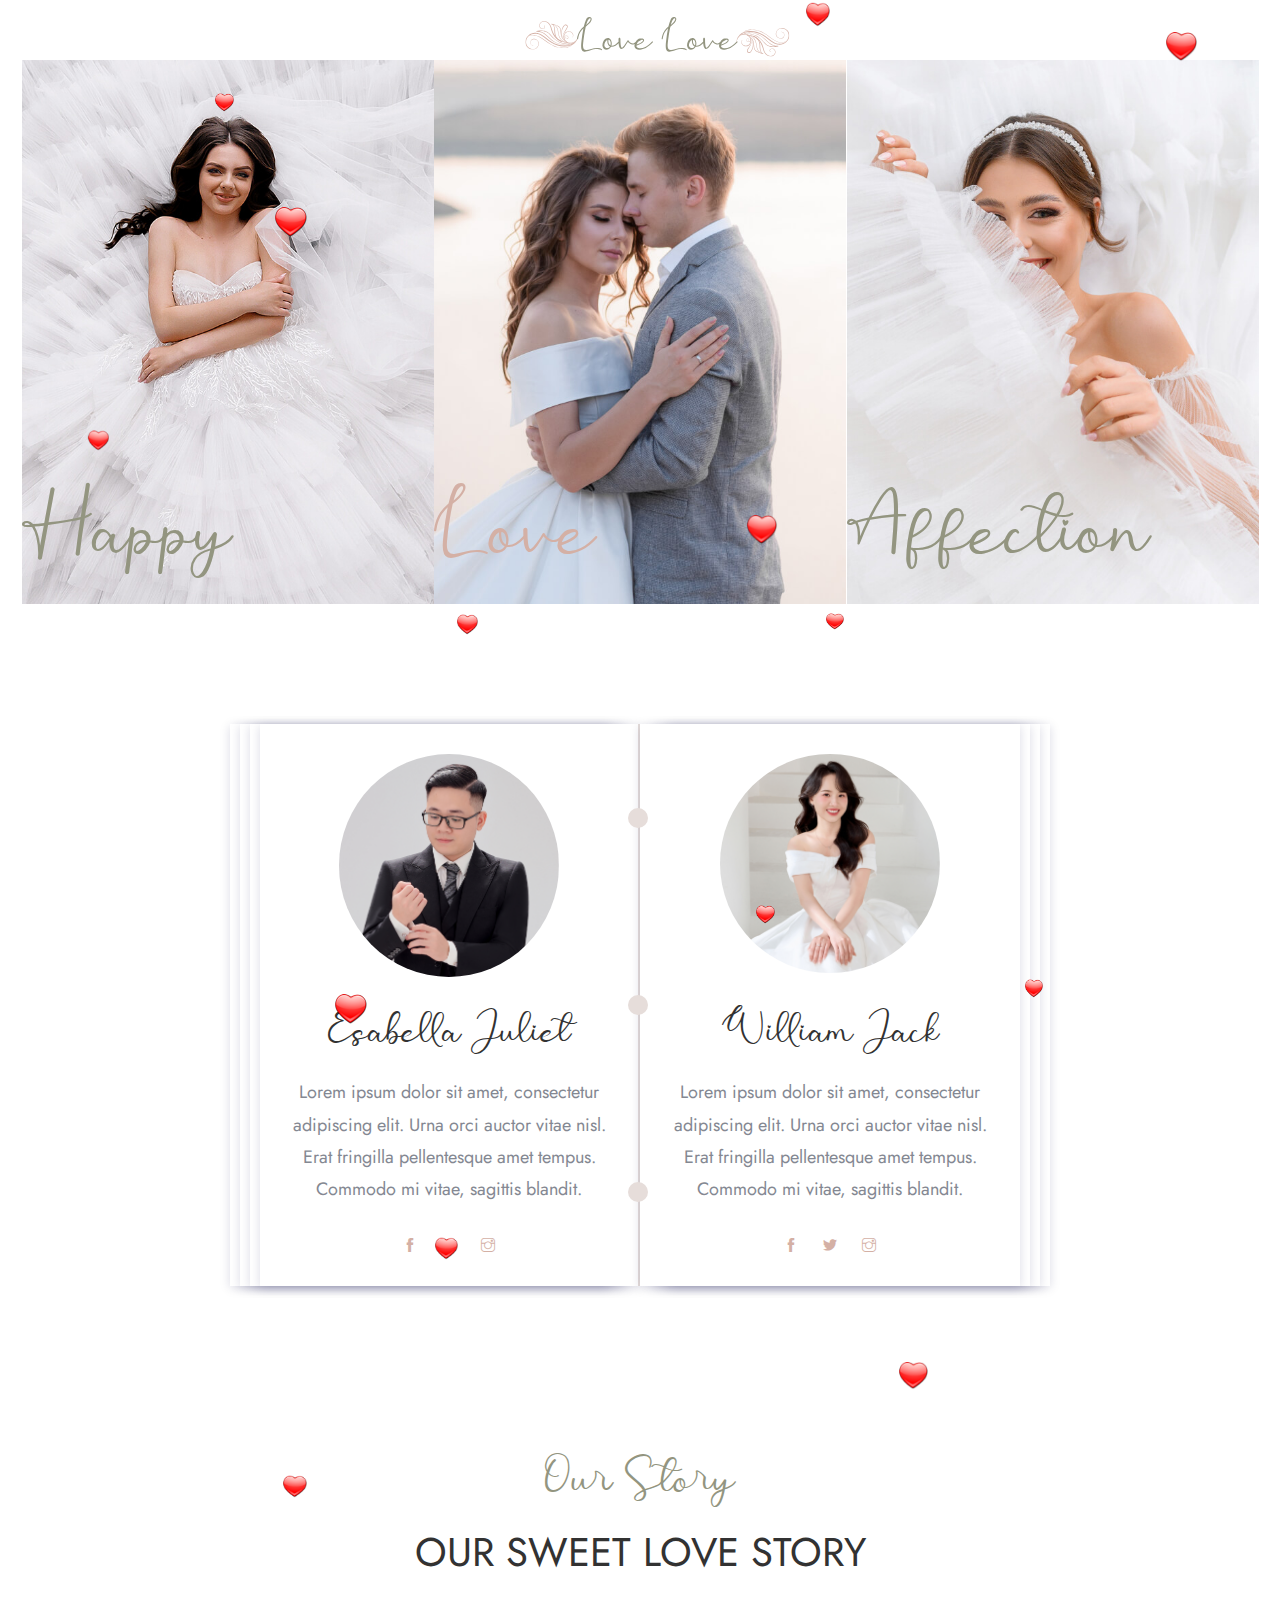
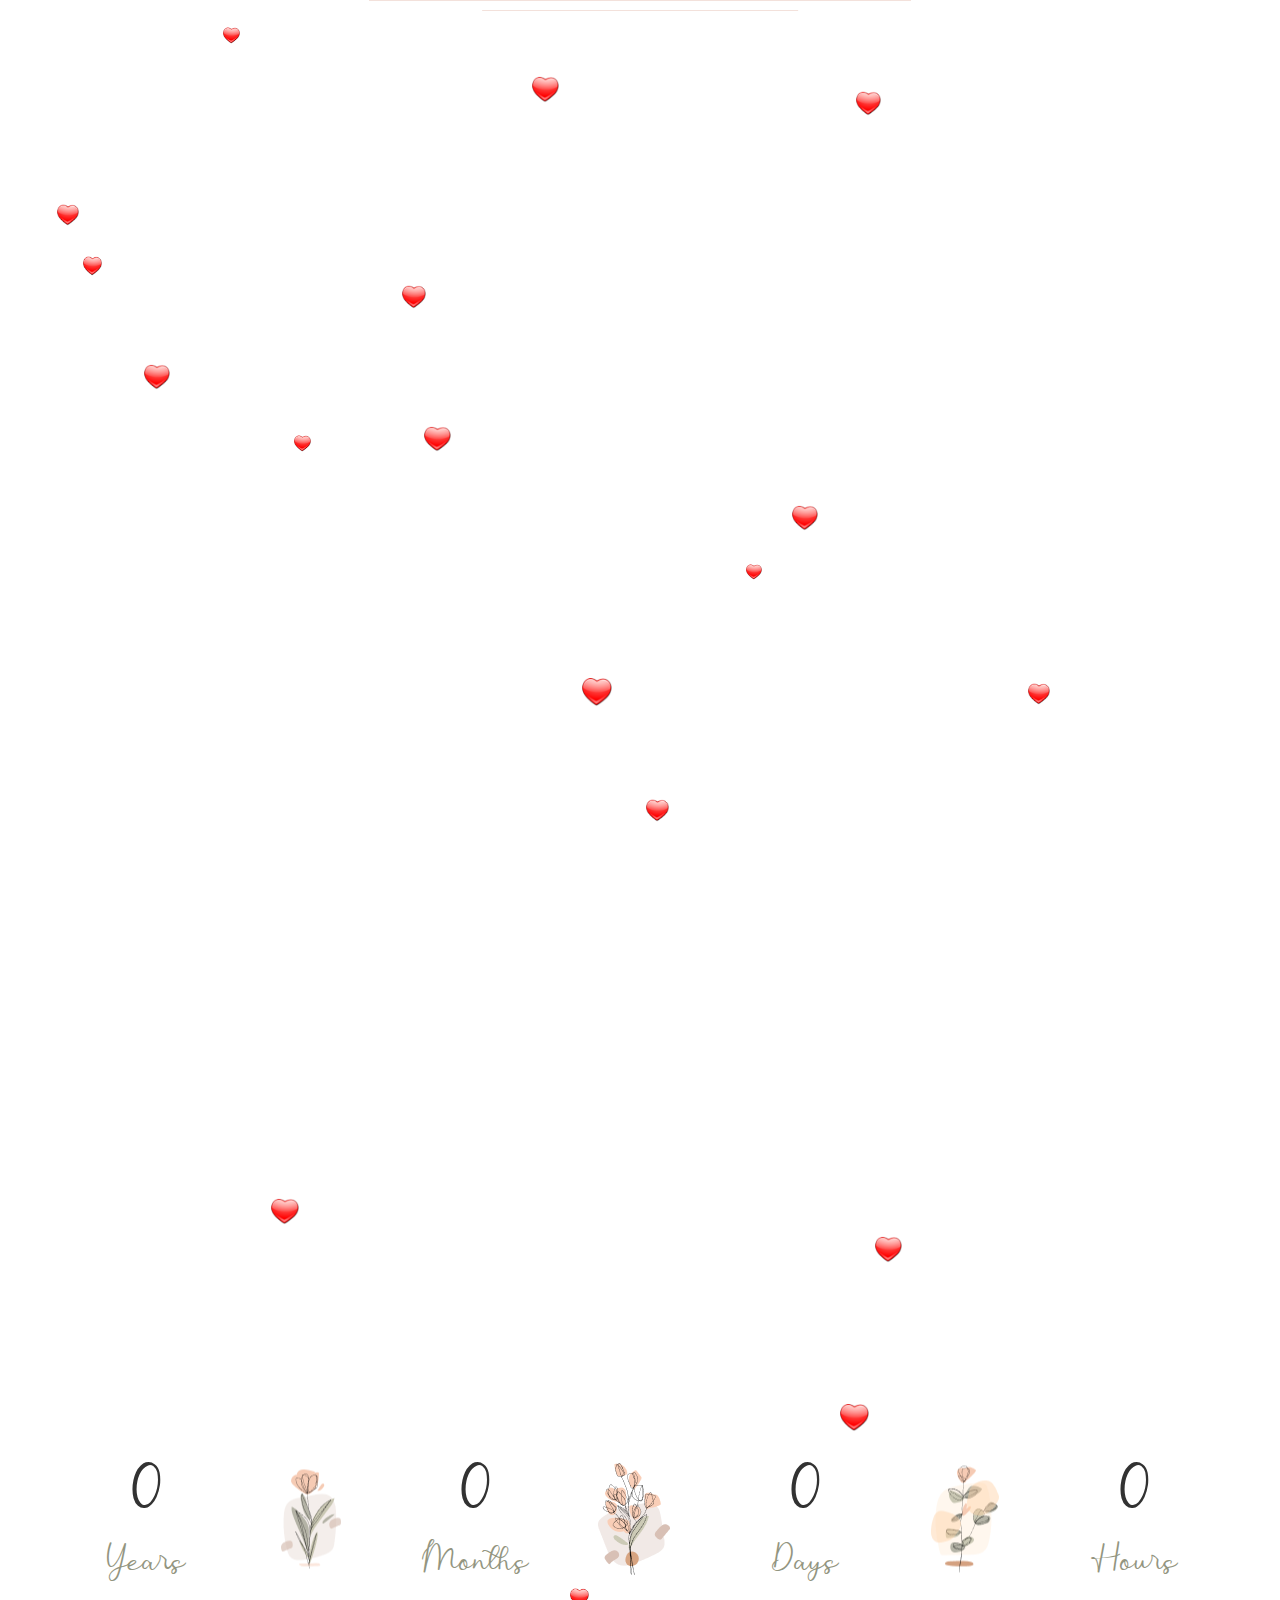
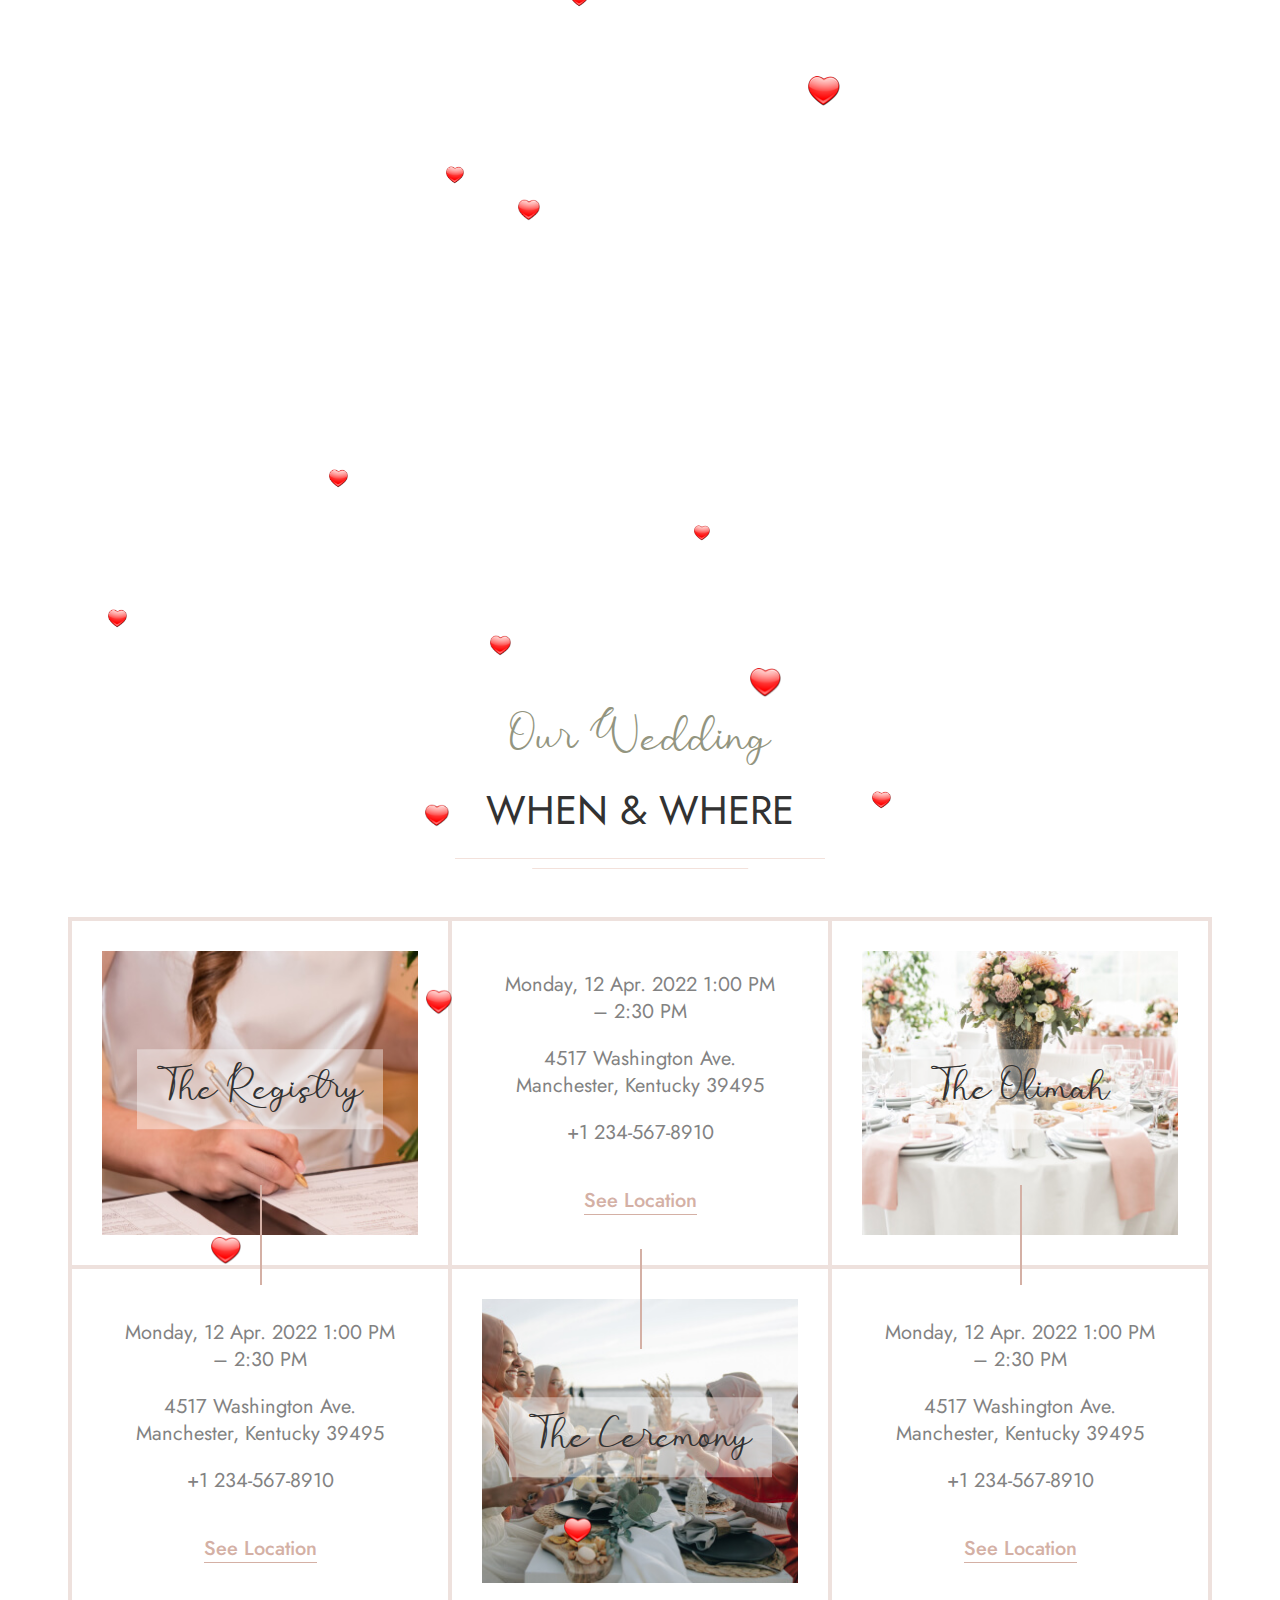
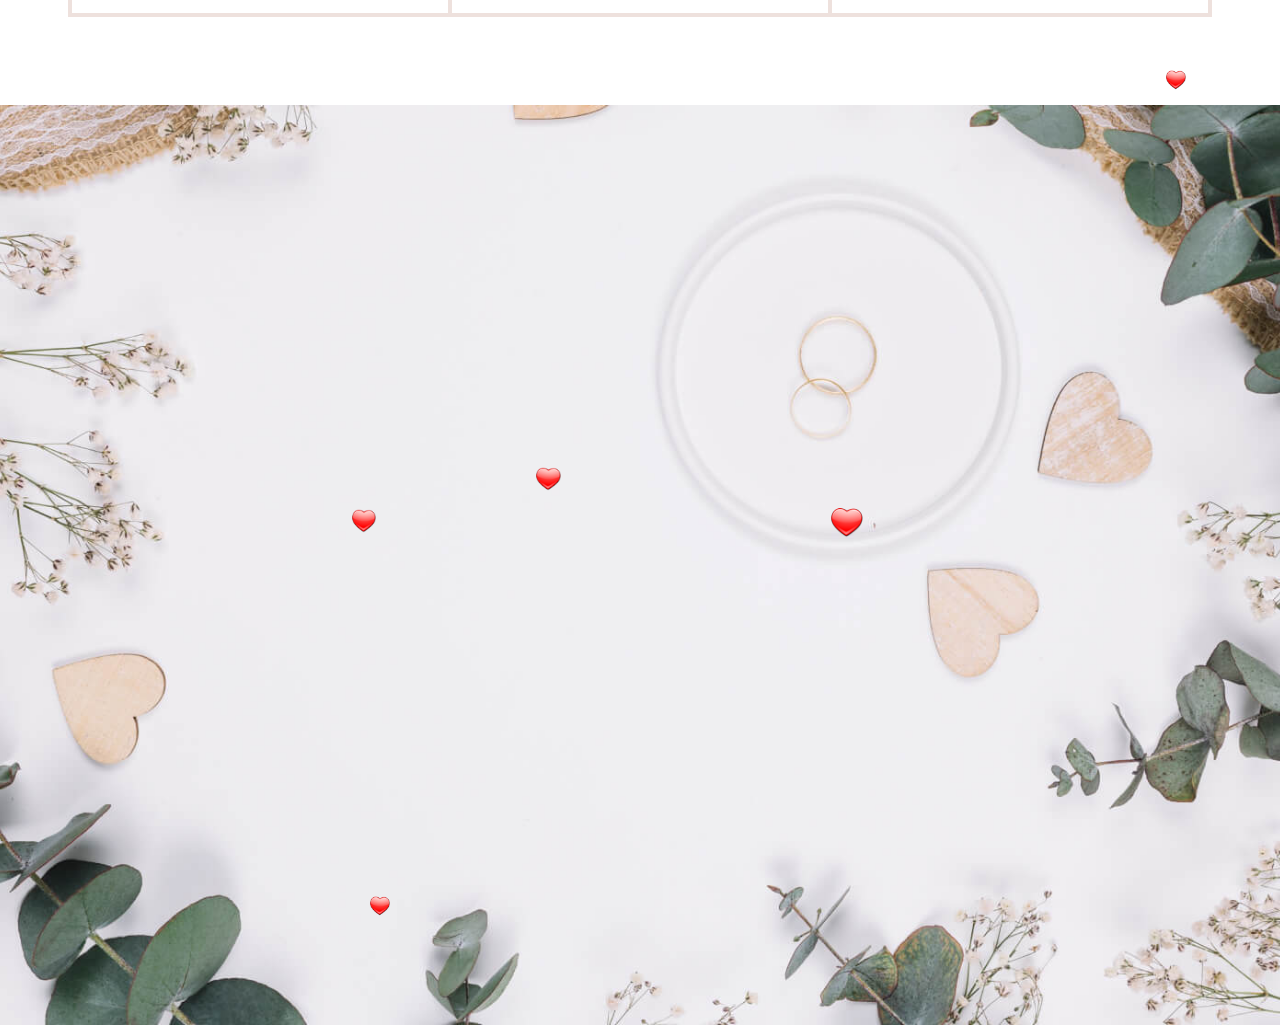
==== index.html @ 95047d2e "push" ====
<!DOCTYPE html>
<html>
<head>
	<meta charset="utf-8">
	<meta name="viewport" content="width=device-width, initial-scale=1">
	<title>Nguyễn Việt &#10084; Kiều Hiền</title>

	<link rel="stylesheet" href="stylesheet/bootstrap.min.css">
	<link rel="stylesheet" href="stylesheet/main.css">
	<link rel="stylesheet" type="text/css" href="stylesheet/dflip.min.css">
	<link rel="stylesheet" type="text/css" href="stylesheet/themify-icons.min.css">
	<link rel="stylesheet" href="stylesheet/font-awesome.min.css">
    <link rel="stylesheet" href="stylesheet/flaticon.css">
    <link rel="stylesheet" href="stylesheet/bootstrap.min.css">
    <link rel="stylesheet" href="stylesheet/animate.css">
    <link rel="stylesheet" href="stylesheet/owl.carousel.css">
    <link rel="stylesheet" href="stylesheet/owl.theme.css">
    <link rel="stylesheet" href="stylesheet/slick.css">
    <link rel="stylesheet" href="stylesheet/slick-theme.css">
    <link rel="stylesheet" href="stylesheet/swiper.min.css">
    <link rel="stylesheet" href="stylesheet/nice-select.css">
    <link rel="stylesheet" href="stylesheet/owl.transitions.css">
    <link rel="stylesheet" href="stylesheet/jquery.fancybox.css">
    <link rel="stylesheet" href="stylesheet/odometer-theme-default.css">
    <link rel="stylesheet" href="stylesheet/jquery-ui.css">
    <link rel="stylesheet" href="stylesheet/style.css">
	<script type="text/javascript" src="javascript/jquery-3.5.1.min.js"></script>

	<script>
		var option_button_image = {
			source: ['images/slider/h1.jpg', 'images/slider/h2.jpg', 'images/slider/h3.jpg', 'images/slider/h4.jpg', 'images/slider/slide-1.jpg', 'images/slider/slide-2.jpg', 'images/slider/slide-3.jpg', 'images/slider/slide-4.jpg'],
			webgl: true,
			webglShadow: true,
            height: "100%",
            backgroundColor: "#ffffff", 
			duration: "800",
			hard: "none",
            pdfRenderSize: "1024",
            soundEnable: true,
            enableDownload: true, 
            pageMode: null, 
			singlePageMode: null, 
            direction: "1",
			autoPlay: false, 
            autoPlayDuration: 5000, 
            autoPlayStart: false, 
            controlsPosition: "bottom", 
            pageSize: 0, 
			forceFit:true,
			autoEnableOutline: false,
            autoEnableThumbnail:false
		}
	</script>
</head>
<body class="home-page">
	<div class="page-wrapper">
        <div class="preloader">
            <div class="vertical-centered-box">
                <div class="content">
                    <div class="loader-circle"></div>
                    <div class="loader-line-mask">
                        <div class="loader-line"></div>
                    </div>
                    <img src="images/preloader.svg" alt="">
                </div>
            </div>
        </div>
        <header id="header">
            <div class="wpo-site-header wpo-header-style-1" id="sticky-header">
                <nav class="navigation navbar navbar-expand-lg navbar-light">
                    <div class="container-fluid">
                        <div class="row align-items-center">
                            <div class="col-md-3 col-3 d-lg-none d-block">
                            </div>
                            <div class="col-lg-2 col-md-6 col-6 d-lg-block d-none">
                            </div>
                            <div class="col-md-6 col-6 d-lg-none dl-block">
                                <div class="navbar-header">
                                    <a class="navbar-brand" href="index.html"><img src="images/logo.svg"
                                            alt=""></a>
                                </div>
                            </div>
                            <div class="col-lg-8 col-md-1 col-1">
                                <div id="navbar" class="collapse navbar-collapse navigation-holder">
                                    <button class="menu-close"><i class="ti-close"></i></button>
                                    <ul class="nav navbar-nav mb-2 mb-lg-0">
                                        <li></li>
                                        <li></li>
                                    </ul>
                                </div><!-- end of nav-collapse -->
                            </div>
                            <div class="col-lg-2 col-md-2 col-2">
                            </div>
                        </div>
                    </div><!-- end of container -->
                </nav>
            </div>
        </header>

        <section class="wpo-hero-section">
            <div class="container-fluid">
                <div class="row">
                    <div class="wpo-hero-items owl-carousel">
                        <div class="wpo-hero-item">
                            <div class="wpo-hero-img">
                                <img src="images/slider/h1.jpg" alt="">
                                <div class="wpo-hero-text">
                                    <h2>Love</h2>
                                </div>
                            </div>
                        </div>
                        <div class="wpo-hero-item">
                            <div class="wpo-hero-img">
                                <img src="images/slider/h2.jpg" alt="">
                                <div class="wpo-hero-text">
                                    <h2>Affection</h2>
                                </div>
                            </div>
                        </div>
                        <div class="wpo-hero-item">
                            <div class="wpo-hero-img">
                                <img src="images/slider/h3.jpg" alt="">
                                <div class="wpo-hero-text">
                                    <h2>Feelings</h2>
                                </div>
                            </div>
                        </div>
                        <div class="wpo-hero-item">
                            <div class="wpo-hero-img">
                                <img src="images/slider/h4.jpg" alt="">
                                <div class="wpo-hero-text">
                                    <h2>Happy</h2>
                                </div>
                            </div>
                        </div>
                    </div>
                </div>
            </div>
        </section>

        <section class="wpo-couple-section-s2 section-padding" id="couple">
            <div class="container">
                <div class="couple-area clearfix">
                    <div class="shape-1"><img class="wow fadeInLeftSlow" data-wow-duration="1700ms" src="images/couple/shape-2.png" alt=""></div>
                    <div class="shape-2"><img class="wow fadeInRightSlow" data-wow-duration="1700ms" src="images/couple/shape-3.png" alt=""></div>
                    <div class="row align-items-center justify-content-center  wow fadeInUp" data-wow-duration="1500ms">
                        <div class="col col-lg-4 col-md-6 col-12">
                            <div class="couple-item">
                                <div class="couple-img">
                                    <img src="images/couple/DAT_5802.png" alt="">
                                </div>
                                <div class="couple-text">
                                    <h3>Esabella Juliet</h3>
                                    <p>Lorem ipsum dolor sit amet, consectetur adipiscing elit. Urna orci auctor vitae
                                        nisl. Erat fringilla pellentesque amet tempus. Commodo mi vitae, sagittis
                                        blandit.</p>
                                    <div class="social">
                                        <ul>
                                            <li><a href="#"><i class="ti-facebook"></i></a></li>
                                            <li><a href="#"><i class="ti-twitter-alt"></i></a></li>
                                            <li><a href="#"><i class="ti-instagram"></i></a></li>
                                        </ul>
                                    </div>
                                </div>
                                <div class="round-1"></div>
                                <div class="round-2"></div>
                                <div class="round-3"></div>
                                <div class="layer-1"></div>
                                <div class="layer-2"></div>
                                <div class="layer-3"></div>
                            </div>
                        </div>
                        <div class="col col-lg-4 col-md-6 col-12">
                            <div class="couple-item">
                                <div class="couple-img">
                                    <img src="images/couple/DAT_4659.png" alt="">
                                </div>
                                <div class="couple-text">
                                    <h3>William Jack</h3>
                                    <p>Lorem ipsum dolor sit amet, consectetur adipiscing elit. Urna orci auctor vitae
                                        nisl. Erat fringilla pellentesque amet tempus. Commodo mi vitae, sagittis
                                        blandit.</p>
                                    <div class="social">
                                        <ul>
                                            <li><a href="#"><i class="ti-facebook"></i></a></li>
                                            <li><a href="#"><i class="ti-twitter-alt"></i></a></li>
                                            <li><a href="#"><i class="ti-instagram"></i></a></li>
                                        </ul>
                                    </div>
                                </div>
                                <div class="layer-1"></div>
                                <div class="layer-2"></div>
                                <div class="layer-3"></div>
                            </div>
                        </div>
                    </div>
                </div>
            </div> <!-- end container -->
        </section>

        <section class="wpo-story-section-s2 section-padding pb-0" id="story">
            <div class="container">
                <div class="wpo-section-title">
                    <h4>Our Story</h4>
                    <h2>Our Sweet love story</h2>
                </div>
                <div class="wpo-story-wrap">
                    <div class="wpo-story-item">
                        <div class="wpo-story-img-wrap">
                            <div class="wpo-story-img floating-item wow fadeInLeftSlow" data-wow-duration="1700ms">
                                <img src="images/story/1.jpg" alt="">
                            </div>
                        </div>
                        <div class="wpo-story-content wow fadeInRightSlow" data-wow-duration="1700ms">
                            <div class="wpo-story-content-inner">
                                <h2>First Time We Meet</h2>
                                <span>12 Feb 2016</span>
                                <p>Lorem ipsum dolor sit amet, constetur adicng elit. Ultricies nulla mi tempus mcorper
                                    for praesent. Ultricies interdum volutpat morbi nam ornare neque elit leo, diam.
                                    Malesuada enim ac amurna tempor vel duis.</p>
                            </div>
                        </div>
                    </div>
                    <div class="wpo-story-item">
                        <div class="wpo-story-img-wrap">
                            <div class="wpo-story-img floating-item wow fadeInLeftSlow" data-wow-duration="1700ms">
                                <img src="images/story/2.jpg" alt="">
                            </div>
                        </div>
                        <div class="wpo-story-content wow fadeInRightSlow" data-wow-duration="1700ms">
                            <div class="wpo-story-content-inner">
                                <h2>Our First Date</h2>
                                <span>23 Apr 2016</span>
                                <p>Lorem ipsum dolor sit amet, constetur adicng elit. Ultricies nulla mi tempus mcorper
                                    for praesent. Ultricies interdum volutpat morbi nam ornare neque elit leo, diam.
                                    Malesuada enim ac amurna tempor vel duis.</p>
                            </div>
                        </div>
                    </div>
                    <div class="wpo-story-item">
                        <div class="wpo-story-img-wrap">
                            <div class="wpo-story-img floating-item wow fadeInLeftSlow" data-wow-duration="1700ms">
                                <img src="images/story/3.jpg" alt="">
                            </div>
                        </div>
                        <div class="wpo-story-content wow fadeInRightSlow" data-wow-duration="1700ms">
                            <div class="wpo-story-content-inner">
                                <h2>She Said Yes</h2>
                                <span>10 Mar 2016</span>
                                <p>Lorem ipsum dolor sit amet, constetur adicng elit. Ultricies nulla mi tempus mcorper
                                    for praesent. Ultricies interdum volutpat morbi nam ornare neque elit leo, diam.
                                    Malesuada enim ac amurna tempor vel duis.</p>
                            </div>
                        </div>
                    </div>
                </div>
            </div>
        </section>

        <section class="wpo-fun-fact-section section-padding">
            <div class="container">
                <div class="row">
                    <div class="col col-xs-12">
                        <div class="wpo-fun-fact-grids clearfix">
                            <div class="grid">
                                <div class="info years">
                                    <h3><span class="odometer">00</span></h3>
                                    <p>Years</p>
                                </div>
                                <div class="flower"><img src="images/funfact/1.png" alt=""></div>
                            </div>
                            <div class="grid">
                                <div class="info months">
                                    <h3><span class="odometer">00</span></h3>
                                    <p>Months</p>
                                </div>
                                <div class="flower"><img src="images/funfact/2.png" alt=""></div>
                            </div>
                            <div class="grid">
                                <div class="info days">
                                    <h3><span class="odometer">00</span></h3>
                                    <p>Days</p>
                                </div>
                                <div class="flower"><img src="images/funfact/3.png" alt=""></div>
                            </div>
                            <div class="grid">
                                <div class="info hours">
                                    <h3><span class="odometer">00</span></h3>
                                    <p>Hours</p>
                                </div>
                            </div>
                        </div>
                    </div>
                </div>
            </div>
        </section>

        <section class="wpo-testimonial-section section-padding pt-0">
            <div class="container">
                <div class="wpo-testimonial-wrap">
                    <div class="row align-items-center">
                        <div class="col col-lg-7 wow fadeInLeftSlow" data-wow-duration="1700ms">
                            <div class="slider-for">
                                <div class="testimonial-img">
                                    <img src="images/testimonial/img-1.jpg" alt="">
                                </div>
                                <div class="testimonial-img">
                                    <img src="images/testimonial/img-2.jpg" alt="">
                                </div>
                                <div class="testimonial-img">
                                    <img src="images/testimonial/img-3.jpg" alt="">
                                </div>
                            </div>
                        </div>
                        <div class="col col-lg-5 wow fadeInRightSlow" data-wow-duration="1700ms">
                            <div class="wpo-testimonial-items">
                                <div class="slider-nav">
                                    <div class="wpo-testimonial-item">
                                        <div class="wpo-testimonial-text">
                                            <i class="fi flaticon-quotation"></i>
                                            <p>Varius aenean fringilla consectetur adipiscing felis, lectus. Id eros,
                                                porta quam quis proin non vulputate lacinia imperdiet. Mus ut amet
                                                tortor iEros, sed at semper sed in tempor ultrices sed. Id sem nulla
                                                quisque vel duiscoue necrd.</p>
                                            <div class="wpo-testimonial-text-btm">
                                                <h3>Marlin & Williamson</h3>
                                                <span>Wedding- 23.05.2022</span>
                                            </div>
                                        </div>
                                    </div>
                                    <div class="wpo-testimonial-item">
                                        <div class="wpo-testimonial-text">
                                            <i class="fi flaticon-quotation"></i>
                                            <p>Varius aenean fringilla consectetur adipiscing felis, lectus. Id eros,
                                                porta quam quis proin non vulputate lacinia imperdiet. Mus ut amet
                                                tortor iEros, sed at semper sed in tempor ultrices sed. Id sem nulla
                                                quisque vel duiscoue necrd.</p>
                                            <div class="wpo-testimonial-text-btm">
                                                <h3>Rihanna & William</h3>
                                                <span>Wedding- 08.12.2022</span>
                                            </div>
                                        </div>
                                    </div>
                                    <div class="wpo-testimonial-item">
                                        <div class="wpo-testimonial-text">
                                            <i class="fi flaticon-quotation"></i>
                                            <p>Varius aenean fringilla consectetur adipiscing felis, lectus. Id eros,
                                                porta quam quis proin non vulputate lacinia imperdiet. Mus ut amet
                                                tortor iEros, sed at semper sed in tempor ultrices sed. Id sem nulla
                                                quisque vel duiscoue necrd.</p>
                                            <div class="wpo-testimonial-text-btm">
                                                <h3>Sarah & Daniel</h3>
                                                <span>Wedding- 12.08.2022</span>
                                            </div>
                                        </div>
                                    </div>
                                </div>
                            </div>
                        </div>
                    </div>
                </div>
            </div>
        </section>

        <section class="wpo-portfolio-section section-padding d-none">
            <div class="container">
                <div class="wpo-section-title">
                    <h4>Gallery</h4>
                    <h2>FEATURED WEDDING STORY</h2>
                </div>
            </div>
            <div class="sortable-gallery">
                <div class="img-scroll-animate">
                    <div class="row">
                        <div class="col-xl-4 col-lg-4 col-md-4 col-sm-6 col-6">
                            <div class="project-item">
                                <div class="project-img">
                                    <a href="project_detail.html"><img src="images/projects/project_1.png" alt="project-img"></a>
                                </div>
                            </div>
                        </div>
                        <div class="col-xl-4 col-lg-4 col-md-4 col-sm-6 col-6">
                            <div class="project-item">
                                <div class="project-img">
                                    <a href="project_detail.html"><img src="images/projects/project_2.png" alt="project-img"></a>
                                </div>
                            </div>
                        </div>
                        <div class="col-xl-4 col-lg-4 col-md-4 col-sm-6 col-6">
                            <div class="project-item">
                                <div class="project-img">
                                    <a href="project_detail.html"><img src="images/projects/project_3.png" alt="project-img"></a>
                                </div>
                            </div>
                        </div>
                        <div class="col-xl-4 col-lg-4 col-md-4 col-sm-6 col-6">
                            <div class="project-item">
                                <div class="project-img">
                                    <a href="project_detail.html"><img src="images/projects/project_4.png" alt="project-img"></a>
                                </div>
                            </div>
                        </div>
                    </div>
                </div>
                <div class="img-scroll-animate reverse">
                    <div class="row">
                        <div class="col-xl-4 col-lg-4 col-md-4 col-sm-6 col-6">
                            <div class="project-item">
                                <div class="project-img">
                                    <a href="project_detail.html"><img src="images/projects/project_1.png" alt="project-img"></a>
                                </div>
                            </div>
                        </div>
                        <div class="col-xl-4 col-lg-4 col-md-4 col-sm-6 col-6">
                            <div class="project-item">
                                <div class="project-img">
                                    <a href="project_detail.html"><img src="images/projects/project_2.png" alt="project-img"></a>
                                </div>
                            </div>
                        </div>
                        <div class="col-xl-4 col-lg-4 col-md-4 col-sm-6 col-6">
                            <div class="project-item">
                                <div class="project-img">
                                    <a href="project_detail.html"><img src="images/projects/project_3.png" alt="project-img"></a>
                                </div>
                            </div>
                        </div>
                        <div class="col-xl-4 col-lg-4 col-md-4 col-sm-6 col-6">
                            <div class="project-item">
                                <div class="project-img">
                                    <a href="project_detail.html"><img src="images/projects/project_4.png" alt="project-img"></a>
                                </div>
                            </div>
                        </div>
                    </div>
                </div>
                <br>
                <div class="text-center">
                    <a href="javascript:void(0)" class="theme-btn _df_button" id="button_image">View all</a>
                </div>
                <br>
            </div>
        </section>

        <section class="wpo-event-section" id="event">
            <div class="container">
                <div class="wpo-section-title">
                    <h4>Our Wedding</h4>
                    <h2>When & Where</h2>
                </div>
                <div class="wpo-event-wrap">
                    <div class="row">
                        <div class="col col-lg-4 col-md-6 col-12">
                            <div class="wpo-event-item">
                                <div class="wpo-event-img">
                                    <img src="images/event/7.jpg" alt="">
                                    <div class="title">
                                        <h2>The Registry</h2>
                                    </div>
                                </div>
                                <div class="wpo-event-text">
                                    <ul>
                                        <li>Monday, 12 Apr. 2022
                                            1:00 PM – 2:30 PM</li>
                                        <li>4517 Washington Ave. Manchester, Kentucky 39495</li>
                                        <li>+1 234-567-8910</li>
                                        <li> <a class="popup-gmaps"
                                                href="https://www.google.com/maps/embed?pb=!1m18!1m12!1m3!1d25211.21212385712!2d144.95275648773628!3d-37.82748510398018!2m3!1f0!2f0!3f0!3m2!1i1024!2i768!4f13.1!3m3!1m2!1s0x6ad642af0f11fd81%3A0x5045675218ce7e0!2zTWVsYm91cm5lIFZJQyAzMDA0LCDgpoXgprjgp43gpp_gp43gprDgp4fgprLgpr_gpq_gprzgpr4!5e0!3m2!1sbn!2sbd!4v1503742051881">See
                                                Location</a></li>
                                    </ul>
                                </div>
                            </div>
                        </div>
                        <div class="col col-lg-4 col-md-6 col-12">
                            <div class="wpo-event-item">
                                <div class="wpo-event-img">
                                    <img src="images/event/8.jpg" alt="">
                                    <div class="title">
                                        <h2>The Ceremony</h2>
                                    </div>
                                </div>
                                <div class="wpo-event-text">
                                    <ul>
                                        <li>Monday, 12 Apr. 2022
                                            1:00 PM – 2:30 PM</li>
                                        <li>4517 Washington Ave. Manchester, Kentucky 39495</li>
                                        <li>+1 234-567-8910</li>
                                        <li> <a class="popup-gmaps"
                                                href="https://www.google.com/maps/embed?pb=!1m18!1m12!1m3!1d25211.21212385712!2d144.95275648773628!3d-37.82748510398018!2m3!1f0!2f0!3f0!3m2!1i1024!2i768!4f13.1!3m3!1m2!1s0x6ad642af0f11fd81%3A0x5045675218ce7e0!2zTWVsYm91cm5lIFZJQyAzMDA0LCDgpoXgprjgp43gpp_gp43gprDgp4fgprLgpr_gpq_gprzgpr4!5e0!3m2!1sbn!2sbd!4v1503742051881">See
                                                Location</a></li>
                                    </ul>
                                </div>
                            </div>
                        </div>
                        <div class="col col-lg-4 col-md-6 col-12">
                            <div class="wpo-event-item">
                                <div class="wpo-event-img">
                                    <img src="images/event/9.jpg" alt="">
                                    <div class="title">
                                        <h2>The Olimah</h2>
                                    </div>
                                </div>
                                <div class="wpo-event-text">
                                    <ul>
                                        <li>Monday, 12 Apr. 2022
                                            1:00 PM – 2:30 PM</li>
                                        <li>4517 Washington Ave. Manchester, Kentucky 39495</li>
                                        <li>+1 234-567-8910</li>
                                        <li> <a class="popup-gmaps"
                                                href="https://www.google.com/maps/embed?pb=!1m18!1m12!1m3!1d25211.21212385712!2d144.95275648773628!3d-37.82748510398018!2m3!1f0!2f0!3f0!3m2!1i1024!2i768!4f13.1!3m3!1m2!1s0x6ad642af0f11fd81%3A0x5045675218ce7e0!2zTWVsYm91cm5lIFZJQyAzMDA0LCDgpoXgprjgp43gpp_gp43gprDgp4fgprLgpr_gpq_gprzgpr4!5e0!3m2!1sbn!2sbd!4v1503742051881">See
                                                Location</a></li>
                                    </ul>
                                </div>
                            </div>
                        </div>
                    </div>
                </div>

            </div>
        </section>

        <section id="invitation" class="static-hero-s4 section-padding">
            <div class="hero-container">
                <div class="hero-inner">
                    <div class="container">
                        <div class="row justify-content-center">
                            <div class="col-lg-12">
                                <div class="wpo-event-item wow zoomIn" data-wow-duration="1500ms">
                                    <div class="wpo-event-text">
                                        <h2>Esabella & William</h2>
                                        <p>We Are Getting Married Nov 15,2022</p>
                                        <ul>
                                            <li>Monday, 12 Apr. 2022 <br />
                                                1:00 PM – 2:30 PM </li>
                                            <li>4517 Washington Ave. Manchester, Kentucky 39495</li>
                                            <li>+1 234-567-8910</li>
                                            <li> <a class="popup-gmaps"
                                                    href="https://www.google.com/maps/embed?pb=!1m18!1m12!1m3!1d25211.21212385712!2d144.95275648773628!3d-37.82748510398018!2m3!1f0!2f0!3f0!3m2!1i1024!2i768!4f13.1!3m3!1m2!1s0x6ad642af0f11fd81%3A0x5045675218ce7e0!2zTWVsYm91cm5lIFZJQyAzMDA0LCDgpoXgprjgp43gpp_gp43gprDgp4fgprLgpr_gpq_gprzgpr4!5e0!3m2!1sbn!2sbd!4v1503742051881">See
                                                    Location</a></li>
                                        </ul>
                                    </div>
                                </div>
                            </div>
                        </div>
                    </div>
                </div>
            </div>
        </section>
    </div>	

	<script type="text/javascript" src="javascript/bootstrap.min.js"></script>
	<script type="text/javascript" src="javascript/dflip.min.js"></script>
	<script type="text/javascript" src="javascript/gsap.min.js"></script>
	<script type="text/javascript" src="javascript/ScrollTrigger.min.js"></script>
	<script type="text/javascript" src="javascript/bootstrap.bundle.min.js"></script>
    <script type="text/javascript" src="javascript/modernizr.custom.js"></script>
    <script type="text/javascript" src="javascript/jquery.dlmenu.js"></script>
    <script type="text/javascript" src="javascript/jquery-plugin-collection.js"></script>
    <script type="text/javascript" src="javascript/countdown.min.js"></script>
    <script type="text/javascript" src="javascript/script.js"></script>
	<script type="text/javascript" src="javascript/main.js"></script>
</body>
</html>
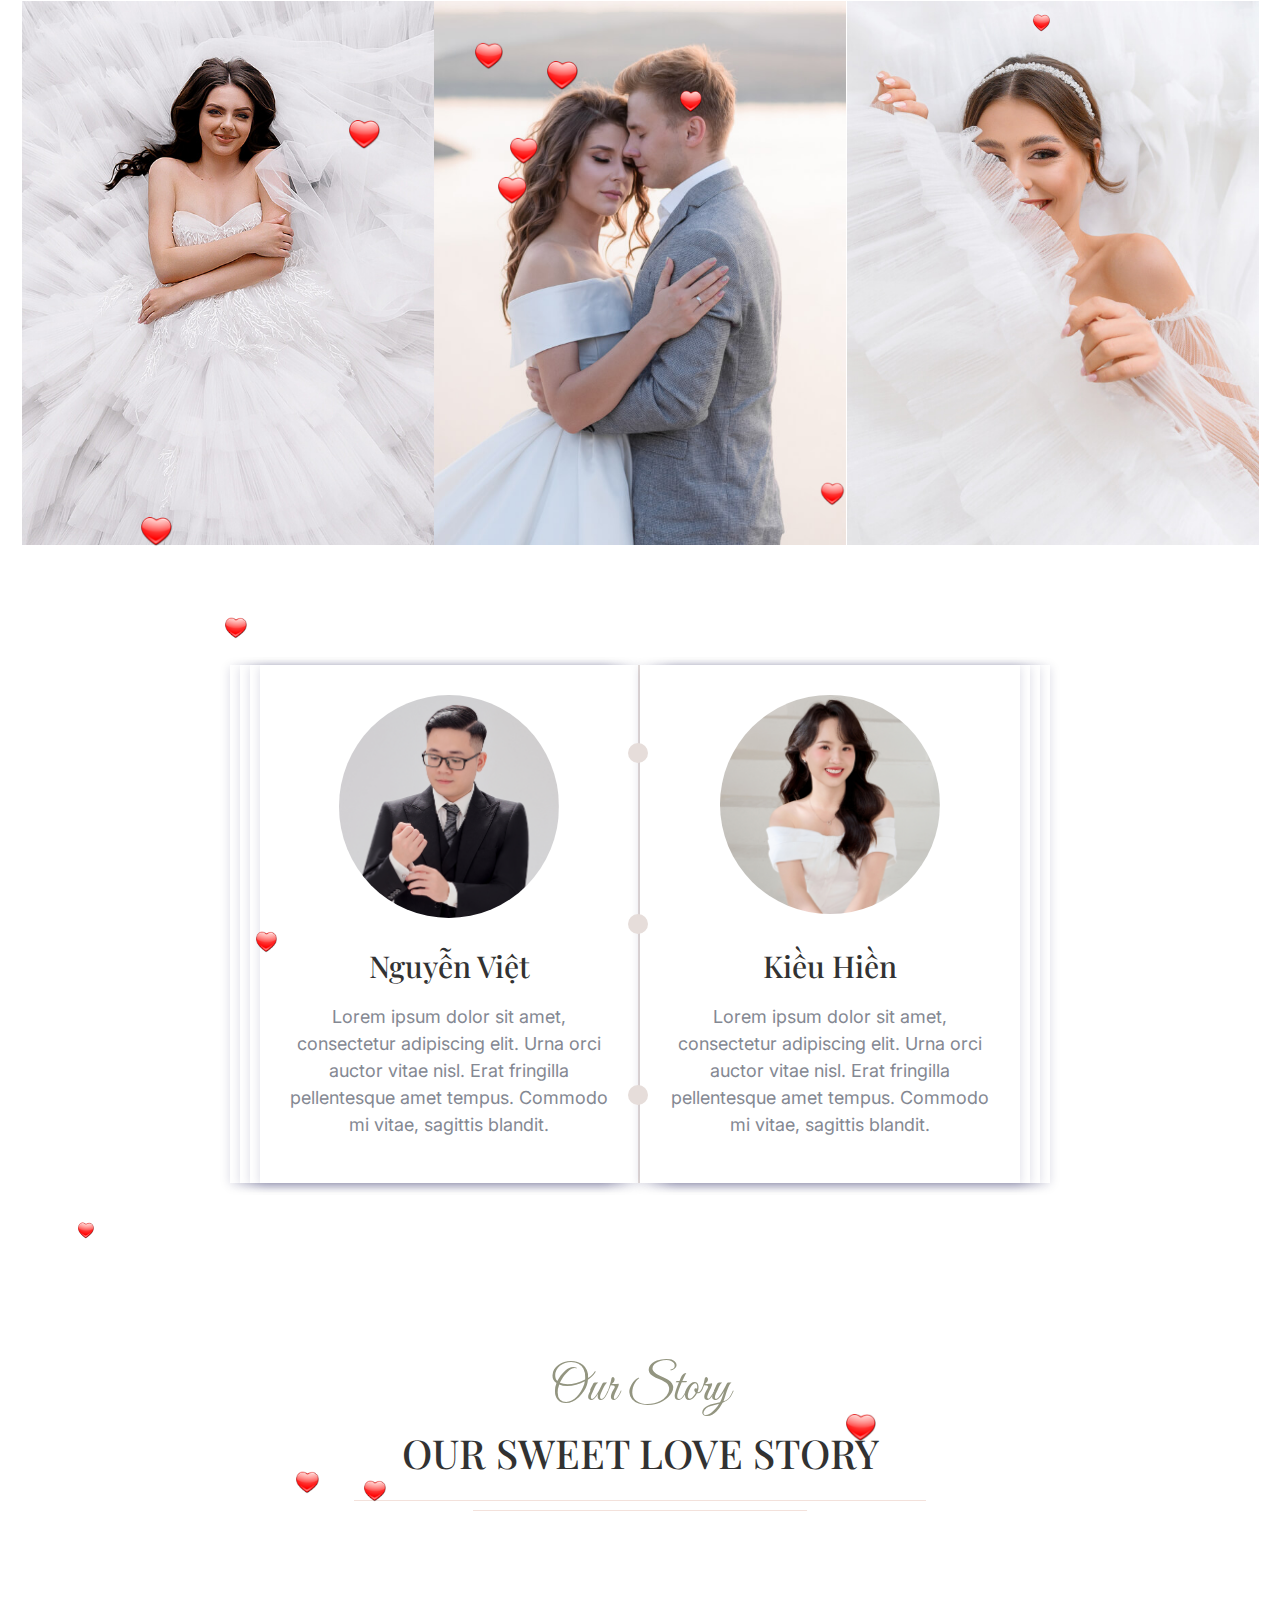
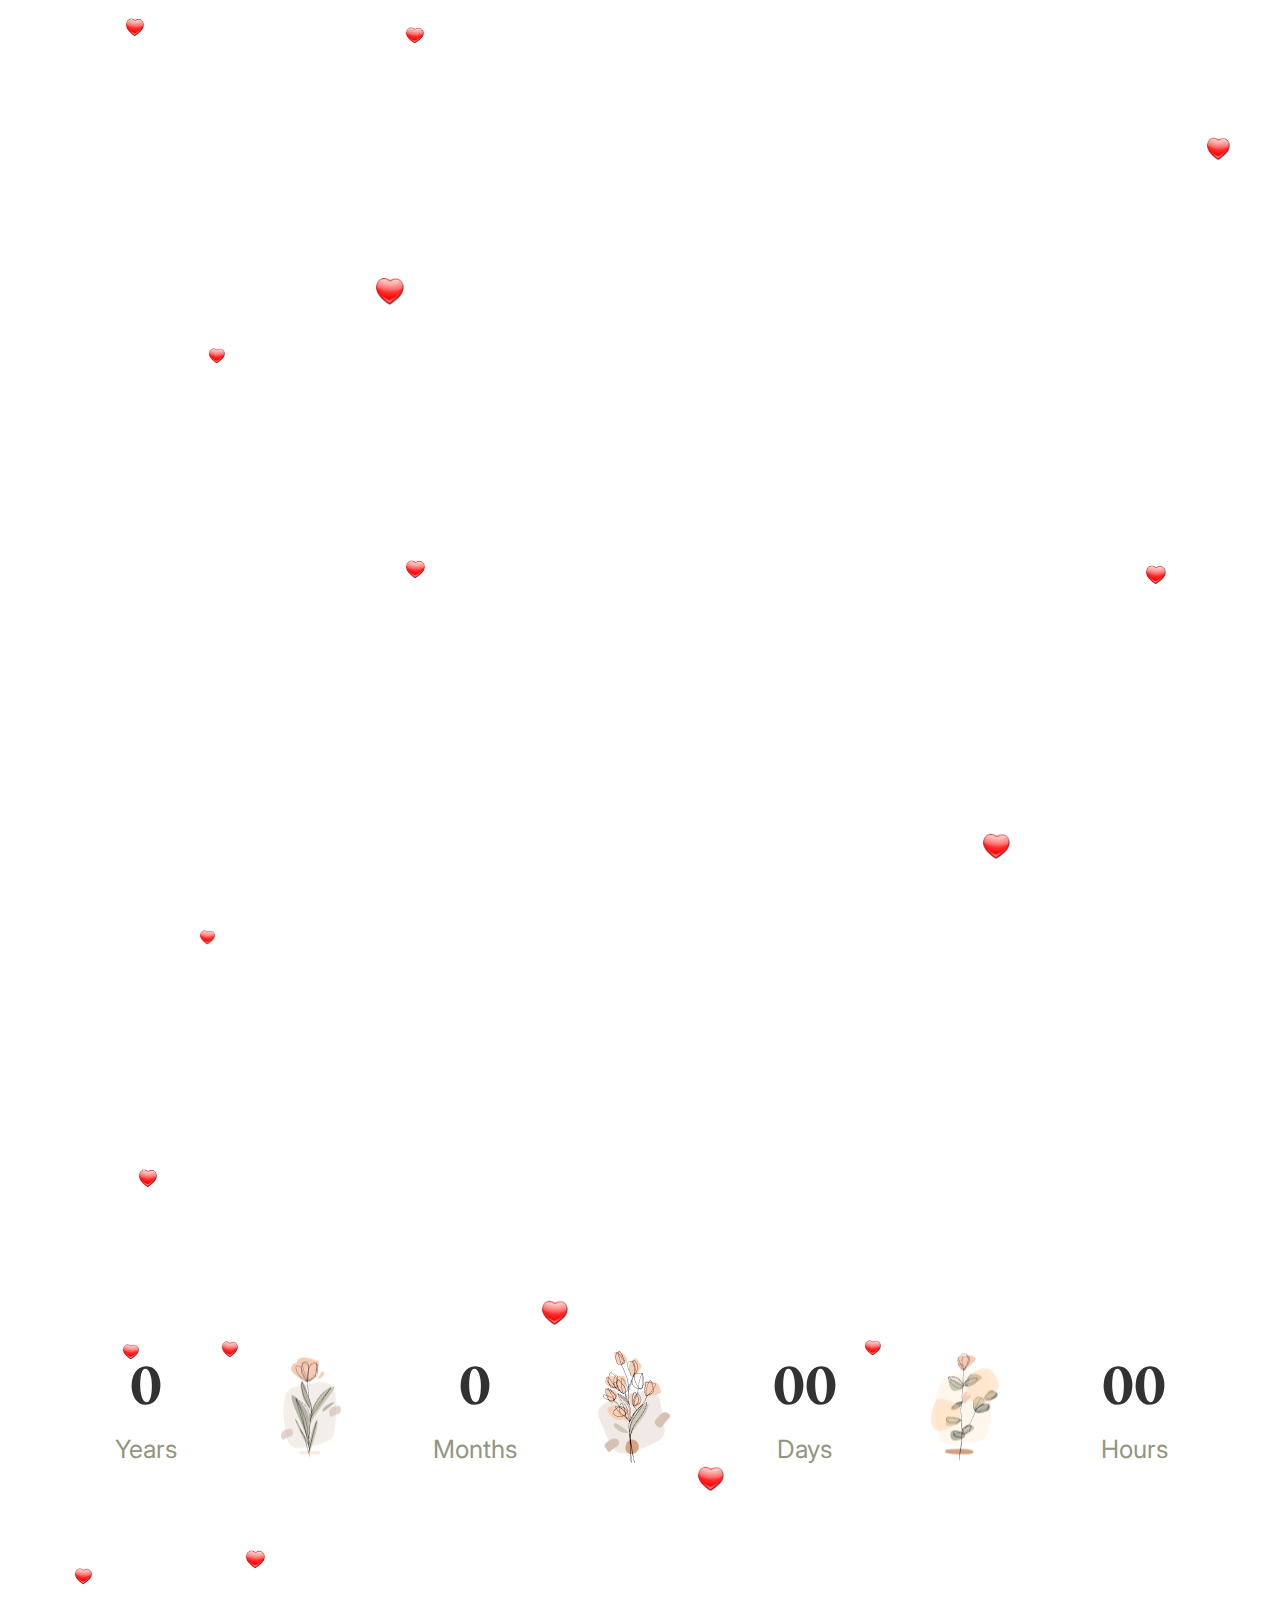
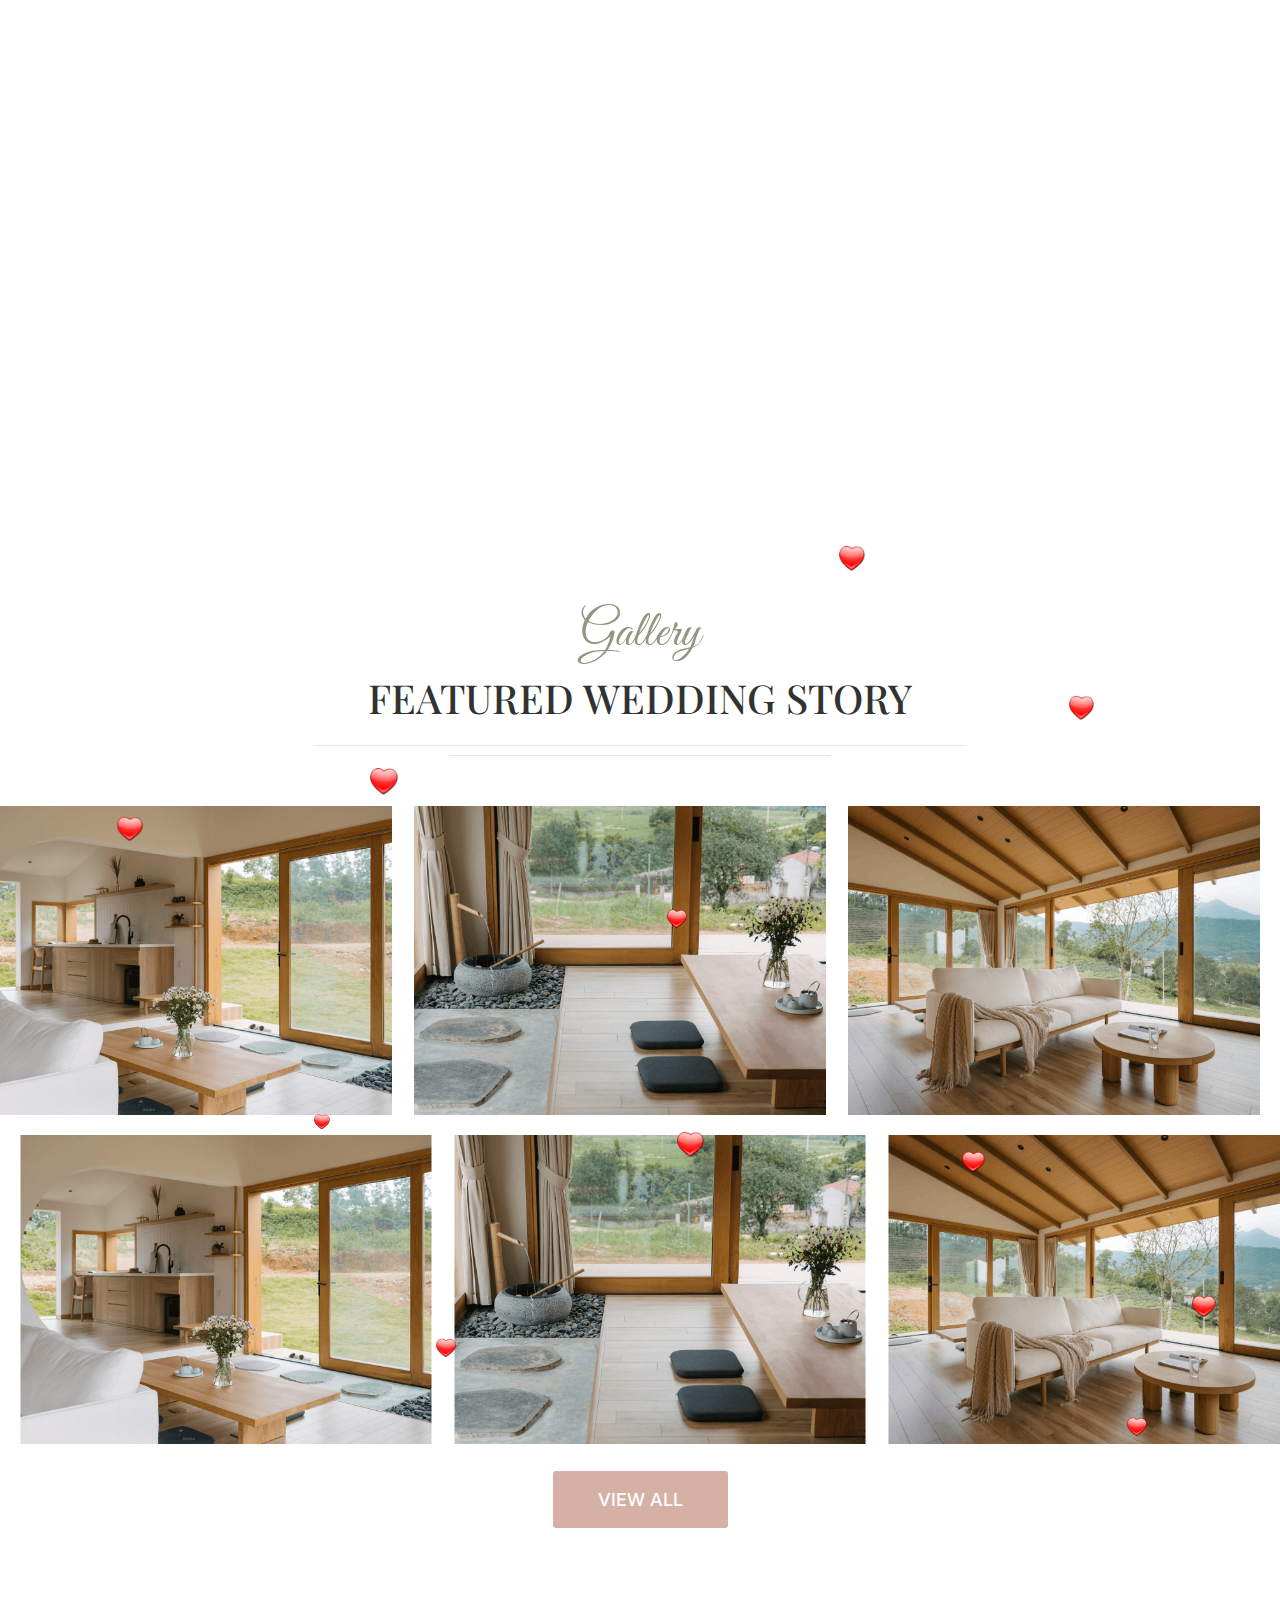
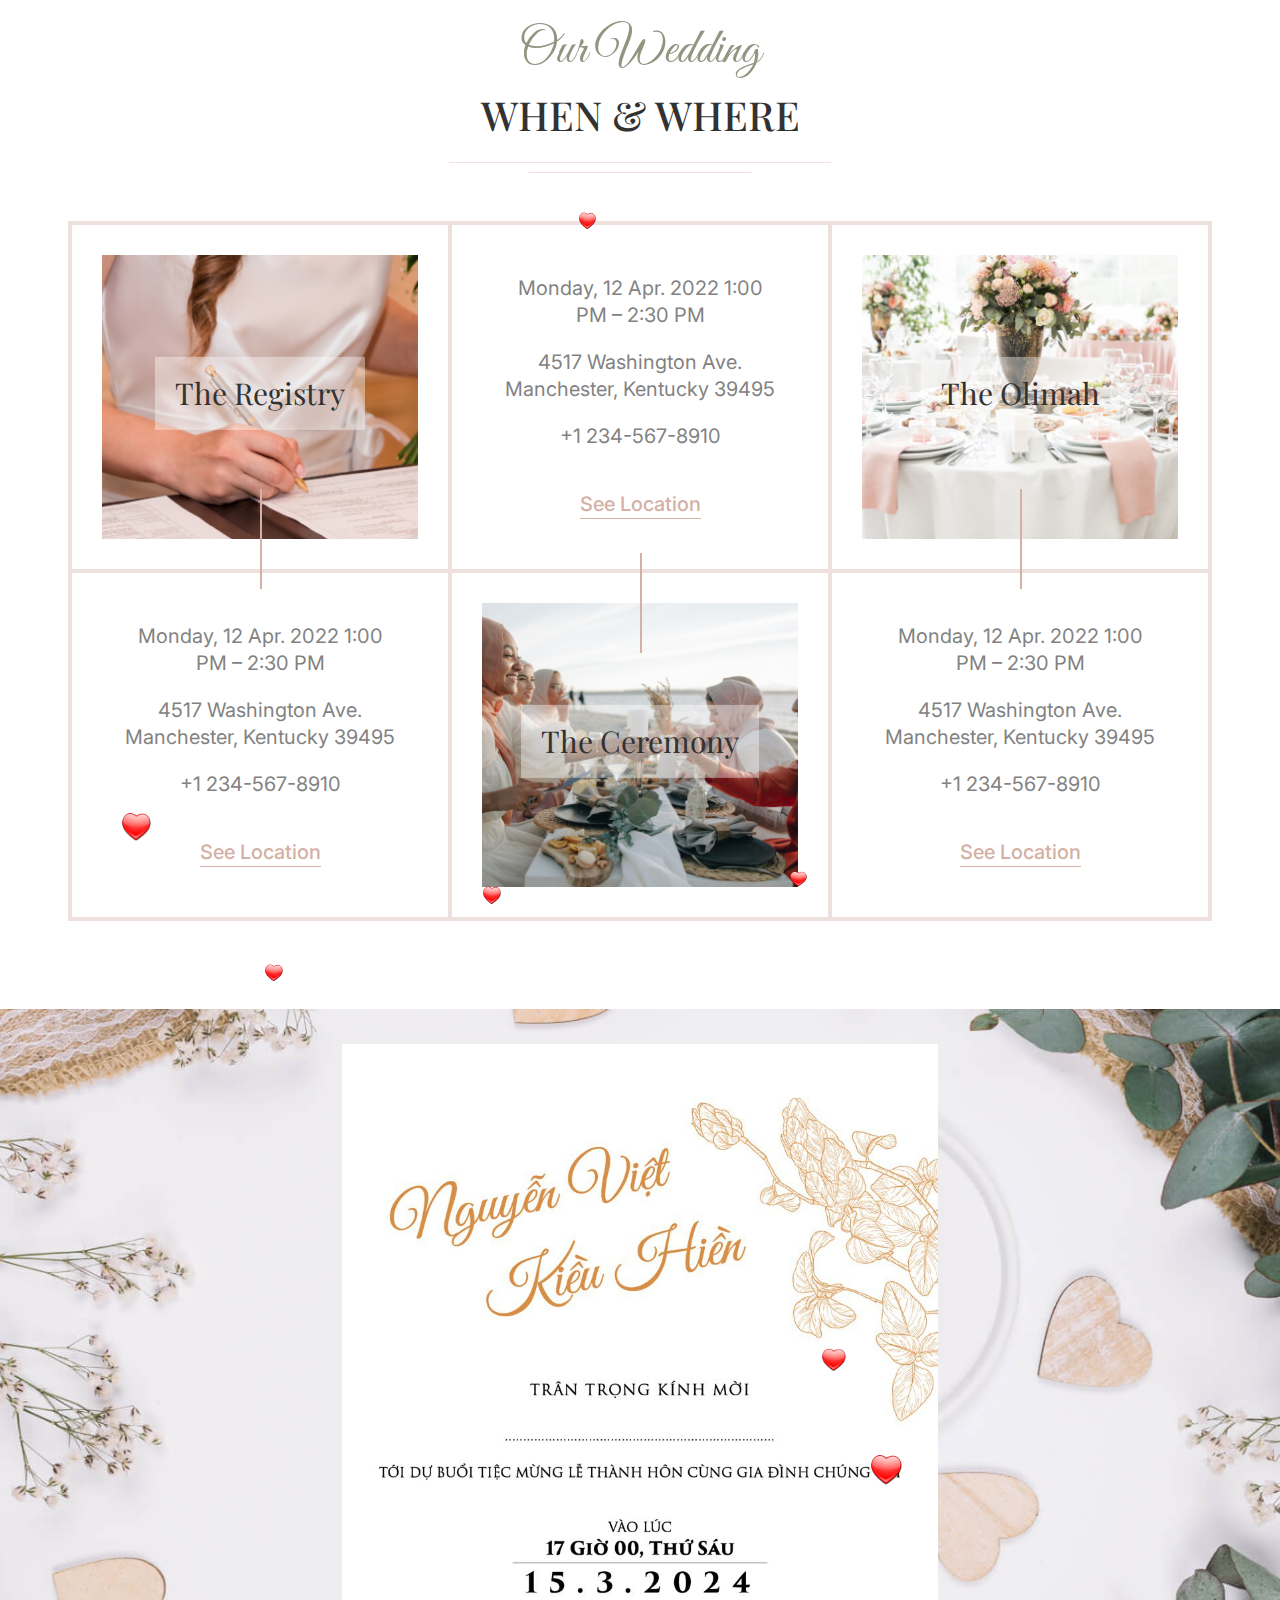
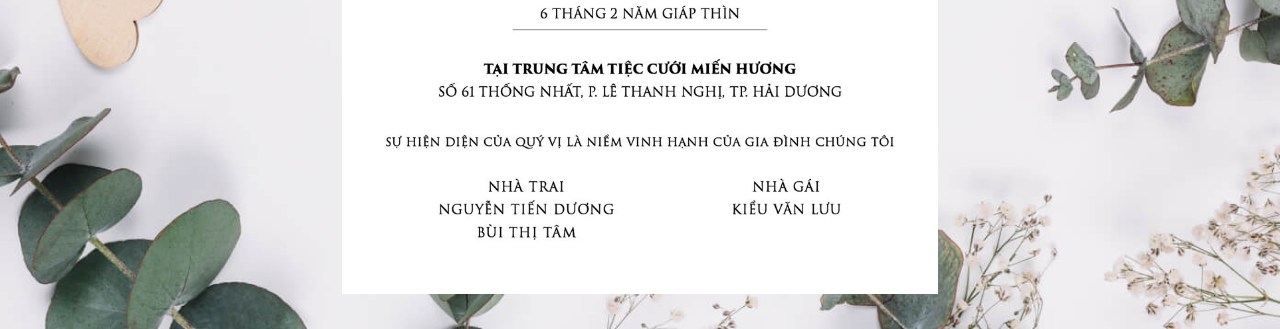
==== commit 41c81a22: "commit" ====
--- a/index.html
+++ b/index.html
@@ -4,6 +4,13 @@
 	<meta charset="utf-8">
 	<meta name="viewport" content="width=device-width, initial-scale=1">
 	<title>Nguyễn Việt &#10084; Kiều Hiền</title>
+
+    <link rel="preconnect" href="https://fonts.googleapis.com">
+    <link rel="preconnect" href="https://fonts.gstatic.com" crossorigin>
+    <link href="https://fonts.googleapis.com/css2?family=Playfair+Display:wght@400..900&display=swap" rel="stylesheet">
+    <link href="https://fonts.googleapis.com/css2?family=Inter:wght@100..900&family=Playfair+Display:wght@400..900&display=swap" rel="stylesheet">
+    <link href="https://fonts.googleapis.com/css2?family=Great+Vibes&family=Inter:wght@100..900&family=Playfair+Display:wght@400..900&display=swap" rel="stylesheet">
+    <link href="https://fonts.googleapis.com/css2?family=EB+Garamond:ital,wght@0,400..800;1,400..800&display=swap" rel="stylesheet">
 
 	<link rel="stylesheet" href="stylesheet/bootstrap.min.css">
 	<link rel="stylesheet" href="stylesheet/main.css">
@@ -75,24 +82,27 @@
                             <div class="col-lg-2 col-md-6 col-6 d-lg-block d-none">
                             </div>
                             <div class="col-md-6 col-6 d-lg-none dl-block">
-                                <div class="navbar-header">
-                                    <a class="navbar-brand" href="index.html"><img src="images/logo.svg"
-                                            alt=""></a>
-                                </div>
+                                <!-- <div class="navbar-header">
+                                    <a class="navbar-brand m-0 pt-2 pb-0 text-center" href="index.html">
+                                        <p class="font-vibe m-0">Our Wedding</p>
+                                        <p class="font-playfair m-0">Nguyễn Việt & Kiều Hiền</p>
+                                    </a>
+                                </div> -->
                             </div>
                             <div class="col-lg-8 col-md-1 col-1">
                                 <div id="navbar" class="collapse navbar-collapse navigation-holder">
                                     <button class="menu-close"><i class="ti-close"></i></button>
                                     <ul class="nav navbar-nav mb-2 mb-lg-0">
-                                        <li></li>
+                                        <li>
+                                        </li>
                                         <li></li>
                                     </ul>
-                                </div><!-- end of nav-collapse -->
+                                </div>
                             </div>
                             <div class="col-lg-2 col-md-2 col-2">
                             </div>
                         </div>
-                    </div><!-- end of container -->
+                    </div>
                 </nav>
             </div>
         </header>
@@ -104,33 +114,21 @@
                         <div class="wpo-hero-item">
                             <div class="wpo-hero-img">
                                 <img src="images/slider/h1.jpg" alt="">
-                                <div class="wpo-hero-text">
-                                    <h2>Love</h2>
-                                </div>
                             </div>
                         </div>
                         <div class="wpo-hero-item">
                             <div class="wpo-hero-img">
                                 <img src="images/slider/h2.jpg" alt="">
-                                <div class="wpo-hero-text">
-                                    <h2>Affection</h2>
-                                </div>
                             </div>
                         </div>
                         <div class="wpo-hero-item">
                             <div class="wpo-hero-img">
                                 <img src="images/slider/h3.jpg" alt="">
-                                <div class="wpo-hero-text">
-                                    <h2>Feelings</h2>
-                                </div>
                             </div>
                         </div>
                         <div class="wpo-hero-item">
                             <div class="wpo-hero-img">
                                 <img src="images/slider/h4.jpg" alt="">
-                                <div class="wpo-hero-text">
-                                    <h2>Happy</h2>
-                                </div>
                             </div>
                         </div>
                     </div>
@@ -150,17 +148,10 @@
                                     <img src="images/couple/DAT_5802.png" alt="">
                                 </div>
                                 <div class="couple-text">
-                                    <h3>Esabella Juliet</h3>
+                                    <h3 class="font-playfair">Nguyễn Việt</h3>
                                     <p>Lorem ipsum dolor sit amet, consectetur adipiscing elit. Urna orci auctor vitae
                                         nisl. Erat fringilla pellentesque amet tempus. Commodo mi vitae, sagittis
                                         blandit.</p>
-                                    <div class="social">
-                                        <ul>
-                                            <li><a href="#"><i class="ti-facebook"></i></a></li>
-                                            <li><a href="#"><i class="ti-twitter-alt"></i></a></li>
-                                            <li><a href="#"><i class="ti-instagram"></i></a></li>
-                                        </ul>
-                                    </div>
                                 </div>
                                 <div class="round-1"></div>
                                 <div class="round-2"></div>
@@ -176,17 +167,10 @@
                                     <img src="images/couple/DAT_4659.png" alt="">
                                 </div>
                                 <div class="couple-text">
-                                    <h3>William Jack</h3>
+                                    <h3 class="font-playfair">Kiều Hiền</h3>
                                     <p>Lorem ipsum dolor sit amet, consectetur adipiscing elit. Urna orci auctor vitae
                                         nisl. Erat fringilla pellentesque amet tempus. Commodo mi vitae, sagittis
                                         blandit.</p>
-                                    <div class="social">
-                                        <ul>
-                                            <li><a href="#"><i class="ti-facebook"></i></a></li>
-                                            <li><a href="#"><i class="ti-twitter-alt"></i></a></li>
-                                            <li><a href="#"><i class="ti-instagram"></i></a></li>
-                                        </ul>
-                                    </div>
                                 </div>
                                 <div class="layer-1"></div>
                                 <div class="layer-2"></div>
@@ -213,8 +197,8 @@
                         </div>
                         <div class="wpo-story-content wow fadeInRightSlow" data-wow-duration="1700ms">
                             <div class="wpo-story-content-inner">
+                                <span>12 Feb 2016</span>
                                 <h2>First Time We Meet</h2>
-                                <span>12 Feb 2016</span>
                                 <p>Lorem ipsum dolor sit amet, constetur adicng elit. Ultricies nulla mi tempus mcorper
                                     for praesent. Ultricies interdum volutpat morbi nam ornare neque elit leo, diam.
                                     Malesuada enim ac amurna tempor vel duis.</p>
@@ -229,8 +213,8 @@
                         </div>
                         <div class="wpo-story-content wow fadeInRightSlow" data-wow-duration="1700ms">
                             <div class="wpo-story-content-inner">
+                                <span>23 Apr 2016</span>
                                 <h2>Our First Date</h2>
-                                <span>23 Apr 2016</span>
                                 <p>Lorem ipsum dolor sit amet, constetur adicng elit. Ultricies nulla mi tempus mcorper
                                     for praesent. Ultricies interdum volutpat morbi nam ornare neque elit leo, diam.
                                     Malesuada enim ac amurna tempor vel duis.</p>
@@ -245,8 +229,8 @@
                         </div>
                         <div class="wpo-story-content wow fadeInRightSlow" data-wow-duration="1700ms">
                             <div class="wpo-story-content-inner">
+                                <span>10 Mar 2016</span>
                                 <h2>She Said Yes</h2>
-                                <span>10 Mar 2016</span>
                                 <p>Lorem ipsum dolor sit amet, constetur adicng elit. Ultricies nulla mi tempus mcorper
                                     for praesent. Ultricies interdum volutpat morbi nam ornare neque elit leo, diam.
                                     Malesuada enim ac amurna tempor vel duis.</p>
@@ -362,7 +346,7 @@
             </div>
         </section>
 
-        <section class="wpo-portfolio-section section-padding d-none">
+        <section class="wpo-portfolio-section section-padding">
             <div class="container">
                 <div class="wpo-section-title">
                     <h4>Gallery</h4>
@@ -524,22 +508,8 @@
                 <div class="hero-inner">
                     <div class="container">
                         <div class="row justify-content-center">
-                            <div class="col-lg-12">
-                                <div class="wpo-event-item wow zoomIn" data-wow-duration="1500ms">
-                                    <div class="wpo-event-text">
-                                        <h2>Esabella & William</h2>
-                                        <p>We Are Getting Married Nov 15,2022</p>
-                                        <ul>
-                                            <li>Monday, 12 Apr. 2022 <br />
-                                                1:00 PM – 2:30 PM </li>
-                                            <li>4517 Washington Ave. Manchester, Kentucky 39495</li>
-                                            <li>+1 234-567-8910</li>
-                                            <li> <a class="popup-gmaps"
-                                                    href="https://www.google.com/maps/embed?pb=!1m18!1m12!1m3!1d25211.21212385712!2d144.95275648773628!3d-37.82748510398018!2m3!1f0!2f0!3f0!3m2!1i1024!2i768!4f13.1!3m3!1m2!1s0x6ad642af0f11fd81%3A0x5045675218ce7e0!2zTWVsYm91cm5lIFZJQyAzMDA0LCDgpoXgprjgp43gpp_gp43gprDgp4fgprLgpr_gpq_gprzgpr4!5e0!3m2!1sbn!2sbd!4v1503742051881">See
-                                                    Location</a></li>
-                                        </ul>
-                                    </div>
-                                </div>
+                            <div class="col-lg-12 text-center">
+                                <img src="image/invitation.jpg" alt="" style="max-height: 850px;" />
                             </div>
                         </div>
                     </div>
--- a/stylesheet/main.css
+++ b/stylesheet/main.css
@@ -1,9 +1,11 @@
-@import url("https://fonts.googleapis.com/css2?family=Charm:wght@400;700&family=Cormorant:wght@300;400;500;600;700");
+:root {
+
+}
+
 @font-face {
   font-family: 'SVN-Saudagar';
   src: url("../font/SVN-Saudagar.otf");
 }
-@import url("https://fonts.googleapis.com/css2?family=Charm:wght@400;700&family=Cormorant:wght@300;400;500;600;700&family=Roboto:wght@100;300;400;500;700");
 @font-face {
   font-family: 'SVN-Saudagar';
   src: url("../fonts/SVN-Saudagar.otf");
@@ -12,6 +14,10 @@
   font-family: 'monallesia';
   src: url("../fonts/monallesiascript.woff2");
 }
+
+@import url("https://fonts.googleapis.com/css2?family=Charm:wght@400;700&family=Cormorant:wght@300;400;500;600;700&family=Roboto:wght@100;300;400;500;700");
+@import url('https://fonts.googleapis.com/css2?family=Great+Vibes&family=Inter:wght@100..900&display=swap');
+
 html, body, div, span, applet, object, iframe,
 h1, h2, h3, h4, h5, h6, p, blockquote, pre,
 a, abbr, acronym, address, big, cite, code,
@@ -61,24 +67,36 @@
   font-size: 50%;
 }
 
-body {
-  line-height: 1.5;
-}
-
 html {
   scroll-behavior: smooth !important;
 }
 
 body {
-  line-height: 1.5;
+  line-height: 1.5!important;
   font-size: 1.6rem;
-  font-family: 'Cormorant', serif;
+  font-family: "Inter", sans-serif!important;
   color: #121729;
+}
+
+p {
+  line-height: 1.5!important;
 }
 
 img {
   max-width: 100%;
   height: auto;
+}
+
+.font-playfair {
+  font-family: 'Playfair Display', sans-serif;
+}
+
+.font-inter {
+  font-family: "Inter", sans-serif;
+}
+
+.font-vibe {
+  font-family: "Great Vibes", sans-serif;
 }
 
 .font-charm {
--- a/stylesheet/style.css
+++ b/stylesheet/style.css
@@ -157,8 +157,9 @@
 h5,
 h6 {
   color: #323232;
-  font-family: "monallesia";
+  font-family: 'Playfair Display', sans-serif;
   font-weight: 400;
+  line-height: 1.425!important;
 }
 
 ul {
@@ -512,9 +513,10 @@
 
 .wpo-section-title h4,
 .wpo-section-title-s2 h4 {
+  font-family: "Great Vibes", sans-serif;
   font-weight: 400;
-  font-size: 35px;
-  line-height: 50px;
+  font-size: 50px;
+  line-height: 1.425!important;
   text-align: center;
   color: #939580;
 }
@@ -542,7 +544,7 @@
   line-height: 58px;
   margin: 0;
   position: relative;
-  font-family: "Jost", sans-serif;
+  font-family: 'Playfair Display', sans-serif;
   color: #323232;
   display: inline-block;
   padding-bottom: 20px;
@@ -2160,7 +2162,6 @@
 
 .wpo-site-header .brand-logo .navbar-brand {
   margin-top: -35px;
-  padding-bottom: 0 !important;
   top: 0;
 }
 
@@ -2961,8 +2962,42 @@
     display: block;
     color: #323232;
     position: relative;
-    text-transform: uppercase;
-  }
+  }
+  .wpo-site-header #navbar > ul > li > a > p:first-child {
+    font-size: 40px;
+    line-height: 40px;
+    color: #F9CEB7;
+  }
+  .wpo-site-header #navbar > ul > li > a > p:last-child {
+    font-size: 30px;
+    color: #323232;
+  }
+}
+.wpo-couple-section-s2 .couple-area .couple-item .couple-img {
+  margin-bottom: 10px;
+}
+.wpo-couple-section-s2 .couple-area .couple-item .couple-text h3 {
+  margin-bottom: 10px;
+  font-weight: 500;
+}
+.wpo-section-title h4, .wpo-section-title-s2 h4 {
+  margin: 0;
+  font-weight: 500;
+}
+.wpo-section-title h2, .wpo-section-title-s2 h2 {
+  margin: 0;
+  font-weight: 500;
+}
+.wpo-story-section-s2 .wpo-story-item .wpo-story-content .wpo-story-content-inner span {
+  margin: 0;
+}
+.wpo-story-section-s2 .wpo-story-item .wpo-story-content .wpo-story-content-inner h2 {
+  margin-bottom: 20px;
+  font-weight: 500;
+}
+.wpo-story-section-s2 .wpo-story-item .wpo-story-content .wpo-story-content-inner {
+  padding-top: 40px;
+  padding-bottom: 40px;
 }
 
 @media screen and (min-width: 992px) and (max-width: 1870px) {
@@ -5596,13 +5631,12 @@
 }
 
 @media (max-width: 767px) {
+  .static-hero-s4 {
+    height: auto;
+  }
   .static-hero-s4 .container {
     max-width: 100%;
   }
-}
-
-.static-hero-s4 .hero-inner {
-  padding-top: 190px;
 }
 
 @media (max-width: 991px) {
@@ -6431,7 +6465,8 @@
 }
 
 .wpo-fun-fact-section .grid h3 span {
-  font-family: "monallesia";
+  font-family: "EB Garamond", serif;
+  font-weight: 700;
 }
 
 @media (max-width: 1200px) {
@@ -6456,14 +6491,13 @@
 }
 
 .wpo-fun-fact-section .grid h3 + p {
+  font-family: "Inter", sans-serif;
   font-size: 25px;
   font-size: 1.66667rem;
   margin: 0;
   font-weight: 400;
   color: #939580;
-  font-family: "Jost", sans-serif;
   text-align: center;
-  font-family: "monallesia";
 }
 
 @media (max-width: 1200px) {
@@ -8862,7 +8896,7 @@
 .wpo-couple-section-s2 .couple-area .couple-item .couple-text h3,
 .wpo-couple-section-s3 .couple-area .couple-item .couple-text h3,
 .wpo-couple-section-s4 .couple-area .couple-item .couple-text h3 {
-  font-weight: 400;
+  font-weight: 500;
   font-size: 40px;
   line-height: 57px;
   text-align: center;
@@ -9280,6 +9314,7 @@
 
 .wpo-story-section .wpo-story-item .wpo-story-content .wpo-story-content-inner h2,
 .wpo-story-section-s2 .wpo-story-item .wpo-story-content .wpo-story-content-inner h2 {
+  font-family: 'Playfair Display', sans-serif;
   font-weight: 400;
   font-size: 32px;
   line-height: 46px;
@@ -9305,6 +9340,7 @@
 
 .wpo-story-section .wpo-story-item .wpo-story-content .wpo-story-content-inner span,
 .wpo-story-section-s2 .wpo-story-item .wpo-story-content .wpo-story-content-inner span {
+  font-family: "Inter", sans-serif;
   font-style: normal;
   font-weight: 500;
   font-size: 20px;
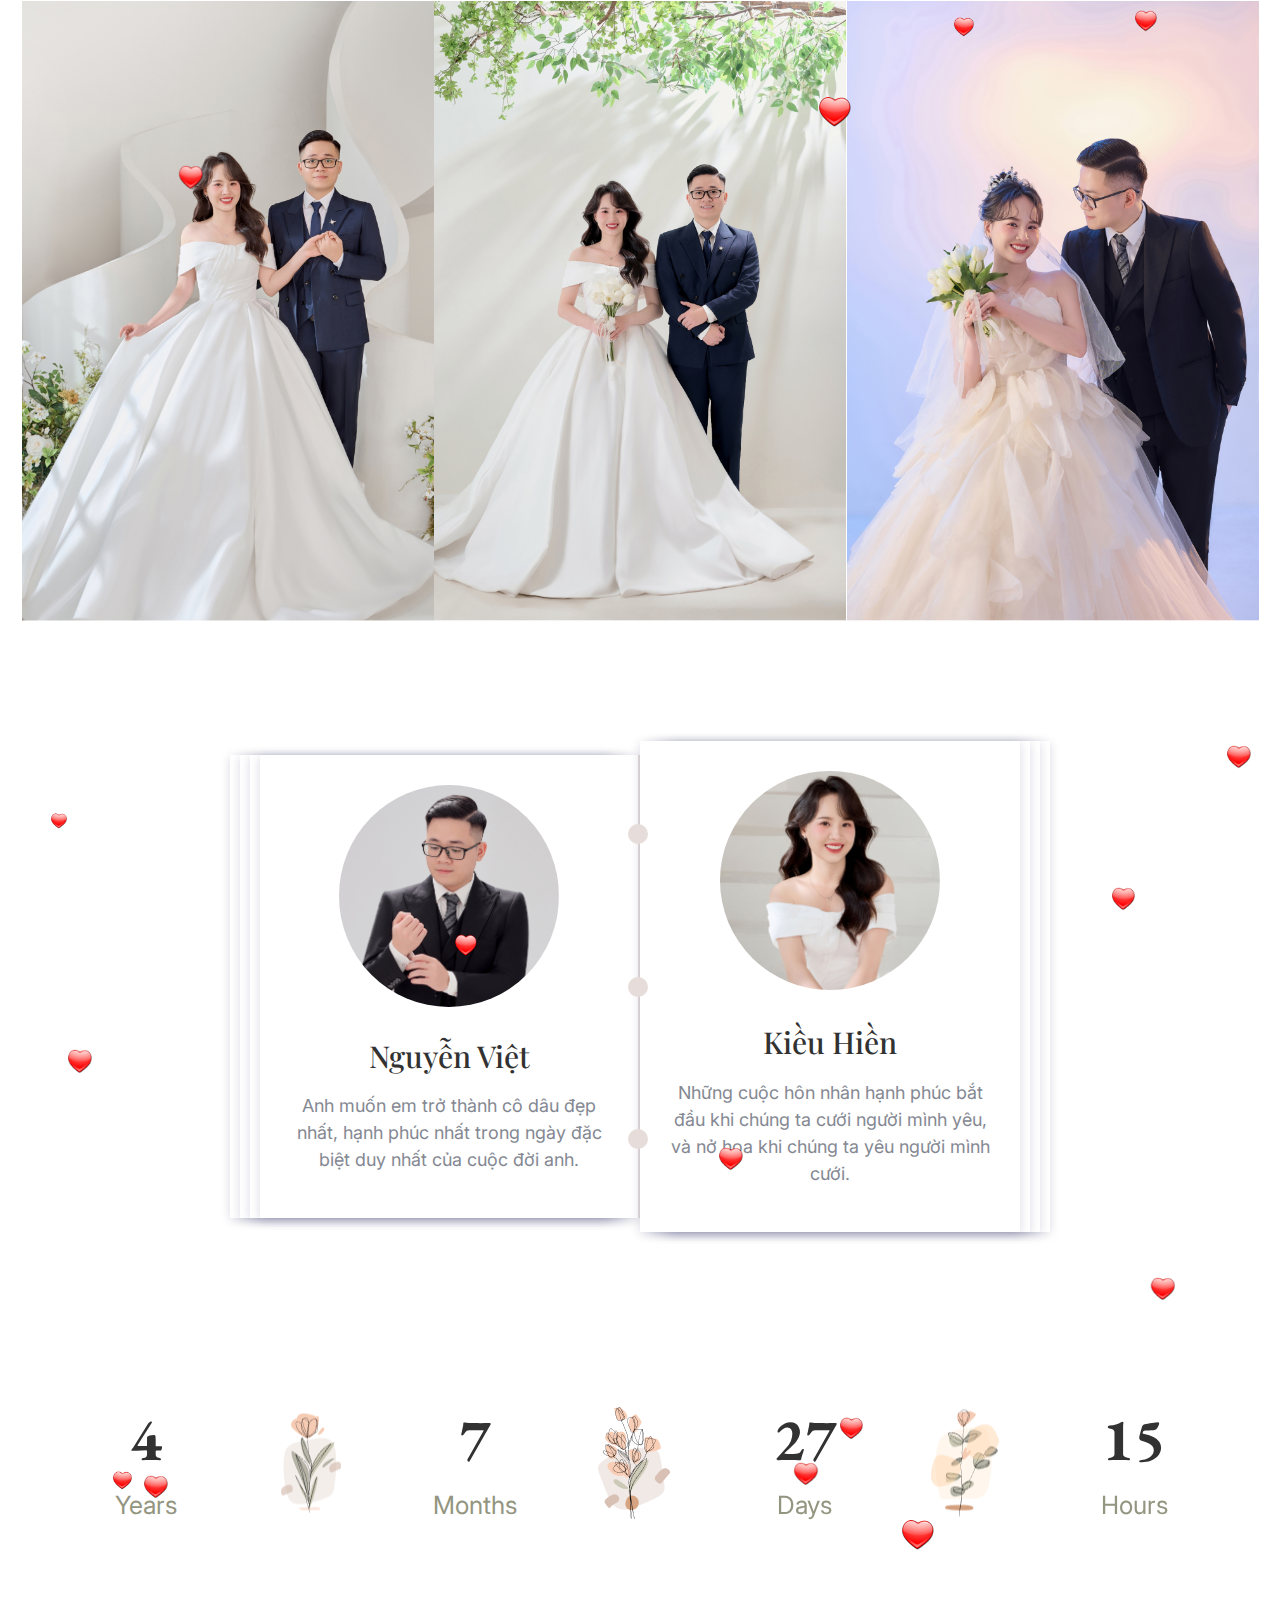
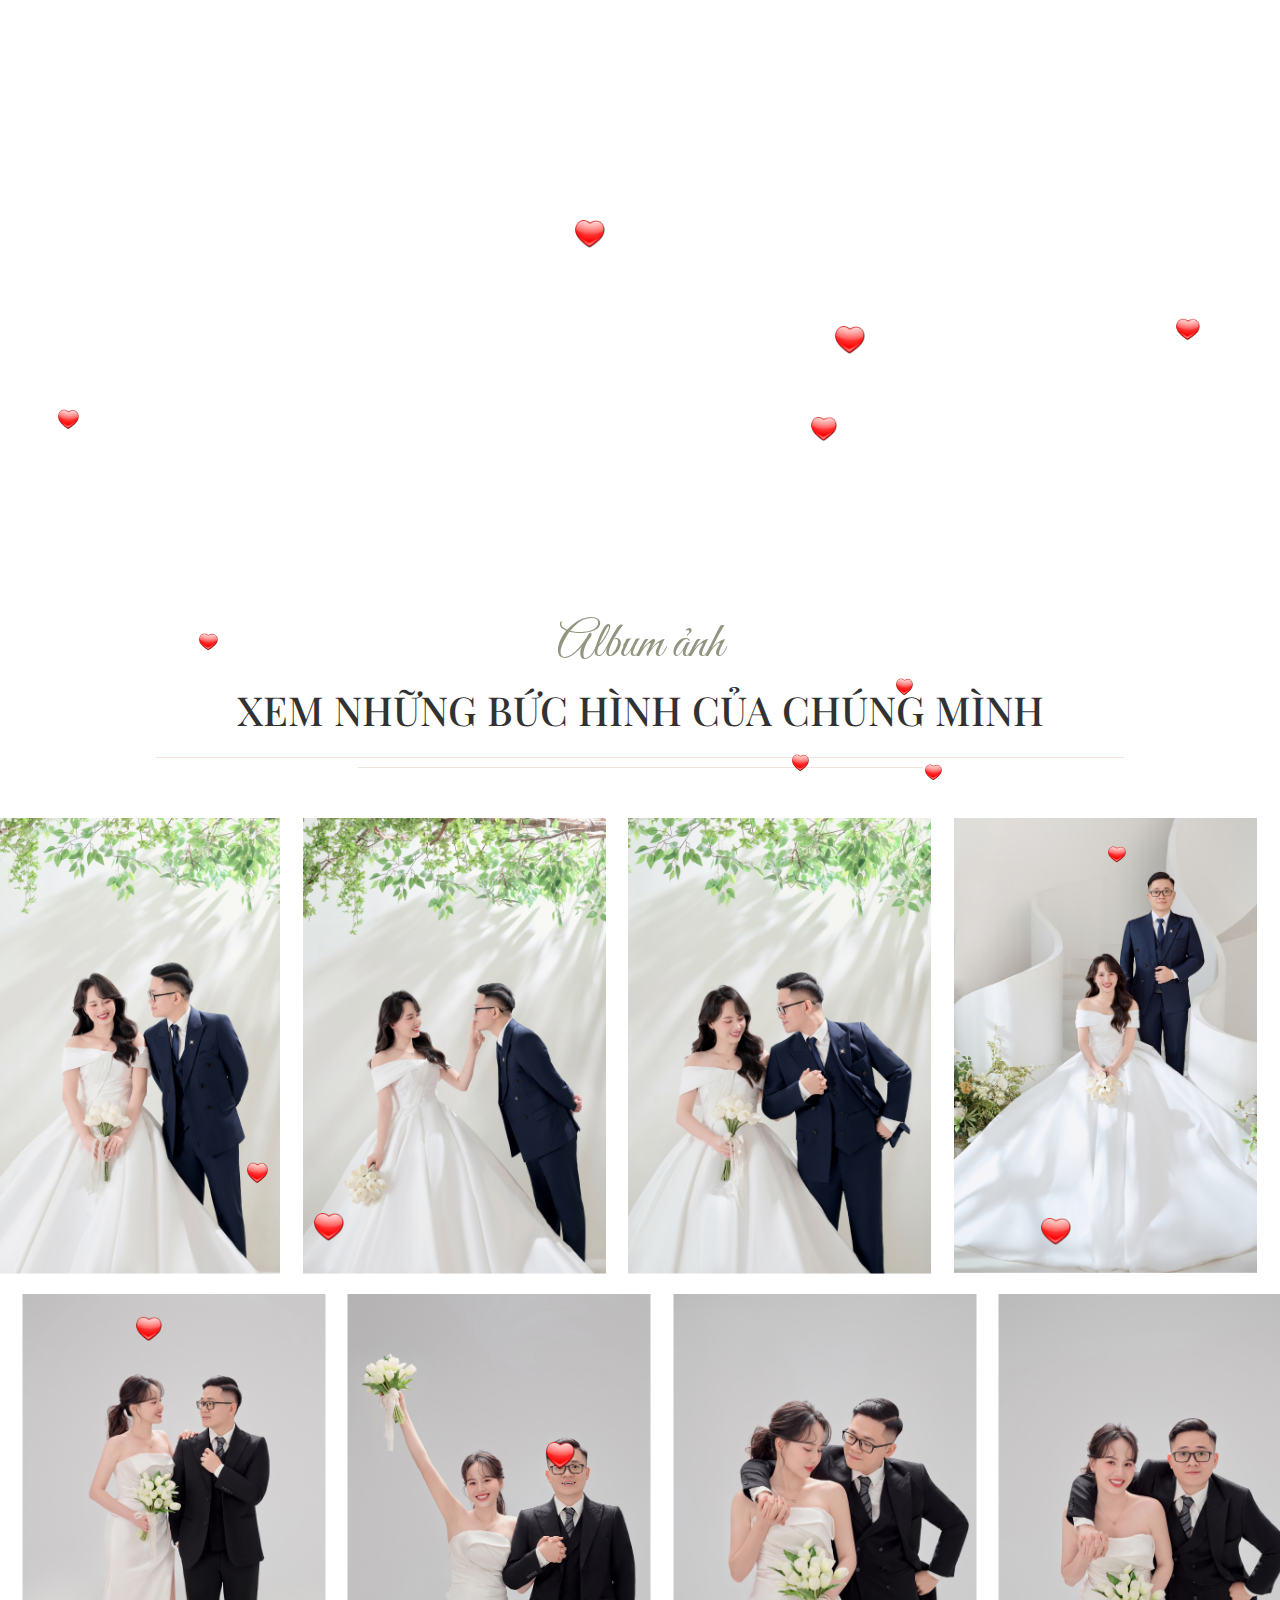
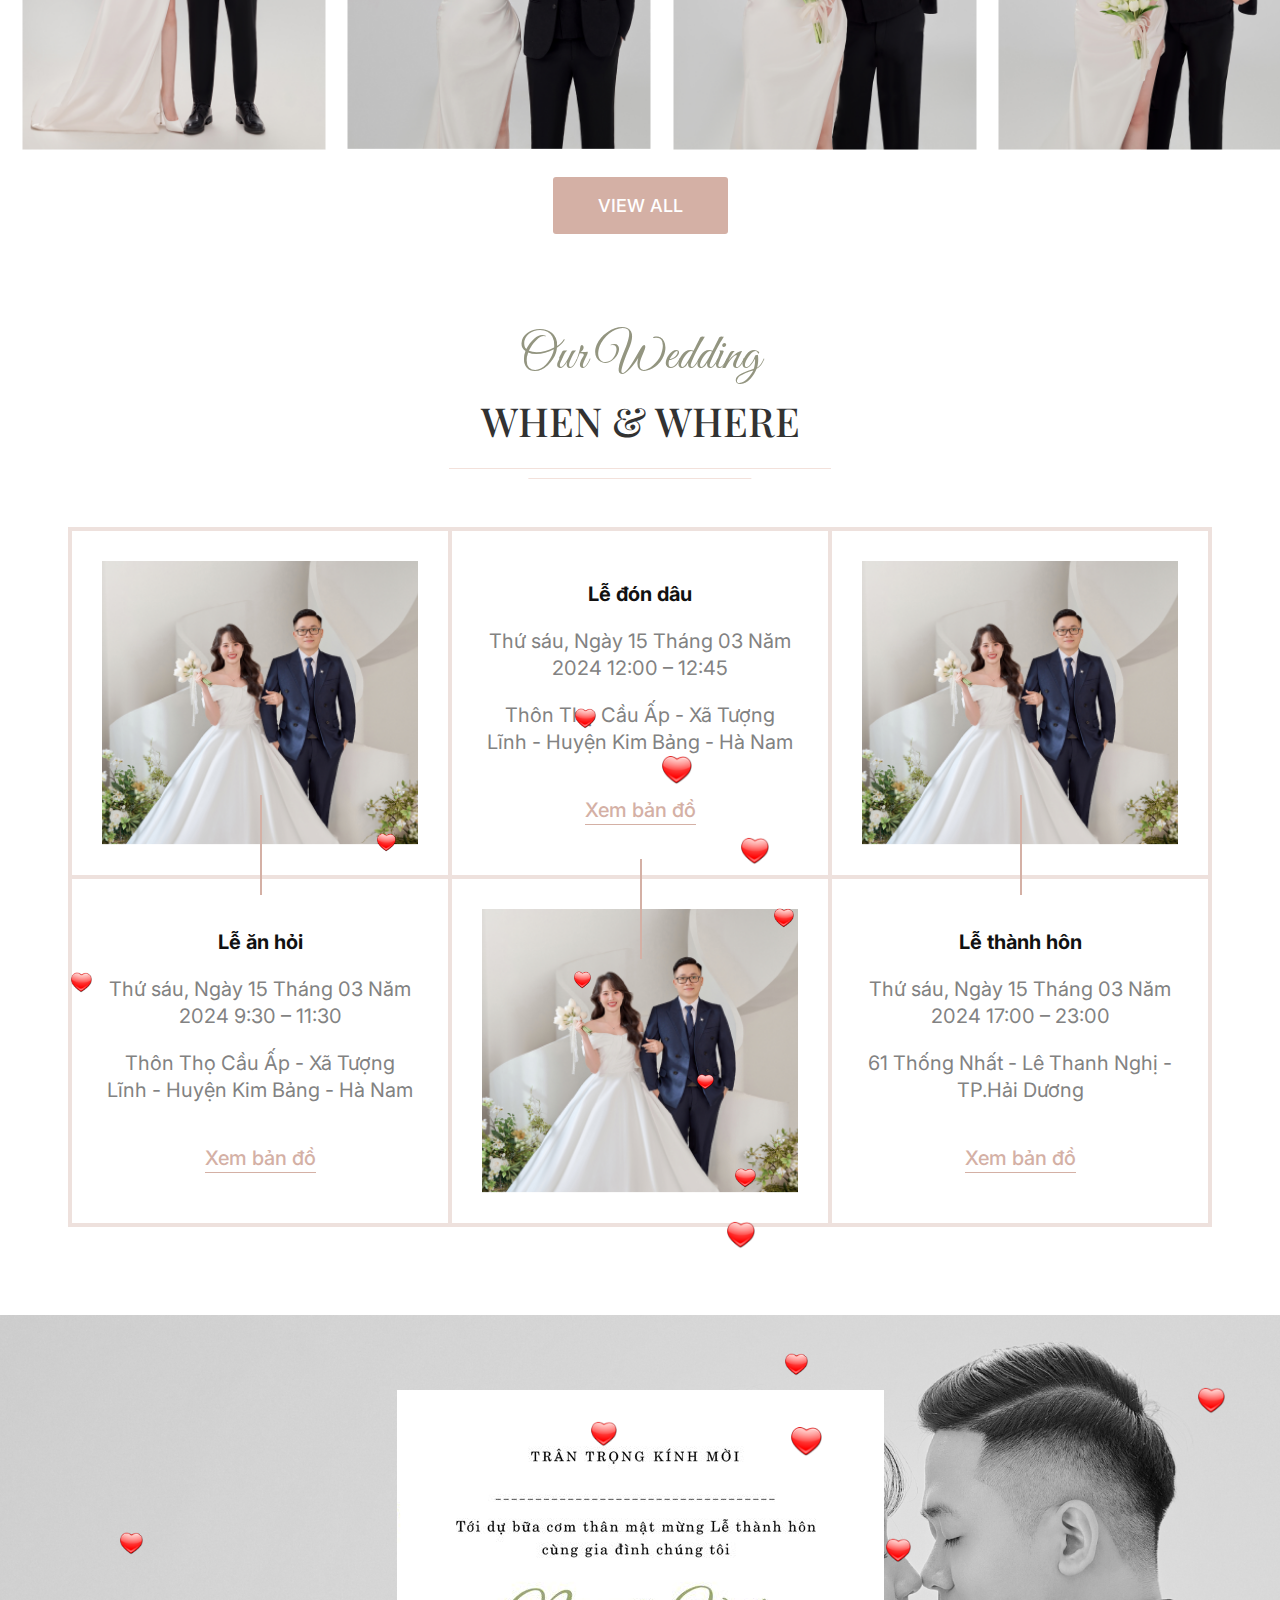
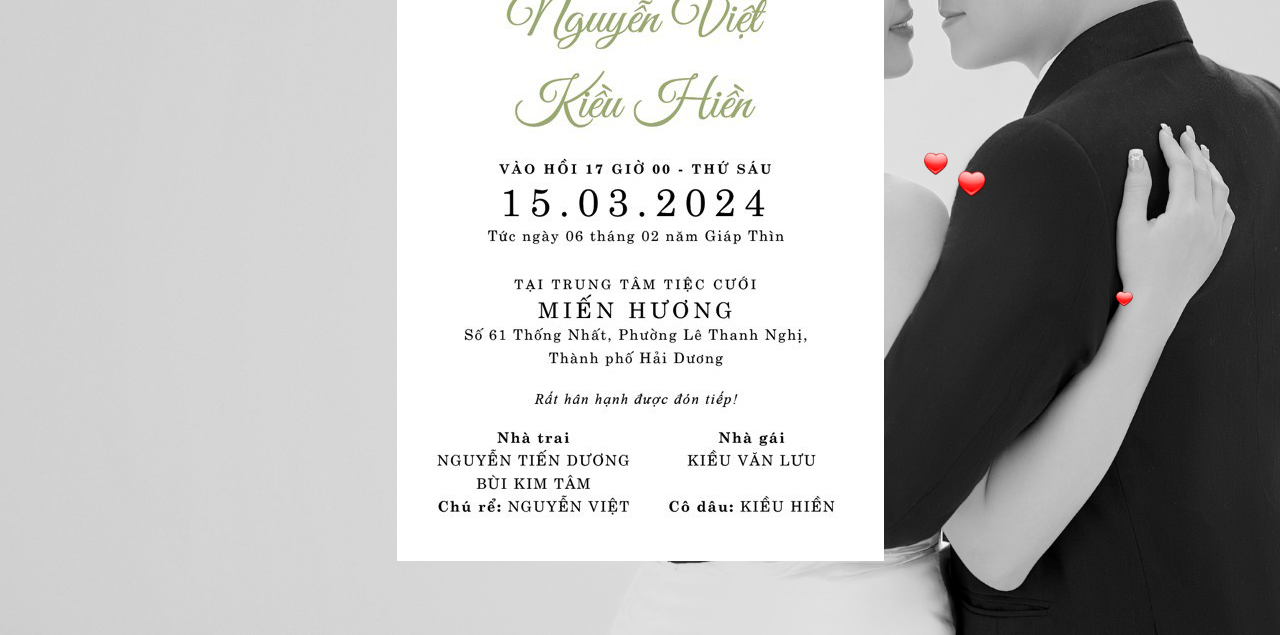
==== commit bb488fa4: "commit" ====
--- a/index.html
+++ b/index.html
@@ -113,22 +113,22 @@
                     <div class="wpo-hero-items owl-carousel">
                         <div class="wpo-hero-item">
                             <div class="wpo-hero-img">
-                                <img src="images/slider/h1.jpg" alt="">
+                                <img src="images/wedding/DAT_4536.png" alt="">
                             </div>
                         </div>
                         <div class="wpo-hero-item">
                             <div class="wpo-hero-img">
-                                <img src="images/slider/h2.jpg" alt="">
+                                <img src="images/wedding/DAT_5724.png" alt="">
                             </div>
                         </div>
                         <div class="wpo-hero-item">
                             <div class="wpo-hero-img">
-                                <img src="images/slider/h3.jpg" alt="">
+                                <img src="images/wedding/DAT_5343.png" alt="">
                             </div>
                         </div>
                         <div class="wpo-hero-item">
                             <div class="wpo-hero-img">
-                                <img src="images/slider/h4.jpg" alt="">
+                                <img src="images/wedding/DAT_4897.png" alt="">
                             </div>
                         </div>
                     </div>
@@ -149,9 +149,7 @@
                                 </div>
                                 <div class="couple-text">
                                     <h3 class="font-playfair">Nguyễn Việt</h3>
-                                    <p>Lorem ipsum dolor sit amet, consectetur adipiscing elit. Urna orci auctor vitae
-                                        nisl. Erat fringilla pellentesque amet tempus. Commodo mi vitae, sagittis
-                                        blandit.</p>
+                                    <p>Anh muốn em trở thành cô dâu đẹp nhất, hạnh phúc nhất trong ngày đặc biệt duy nhất của cuộc đời anh.</p>
                                 </div>
                                 <div class="round-1"></div>
                                 <div class="round-2"></div>
@@ -168,9 +166,7 @@
                                 </div>
                                 <div class="couple-text">
                                     <h3 class="font-playfair">Kiều Hiền</h3>
-                                    <p>Lorem ipsum dolor sit amet, consectetur adipiscing elit. Urna orci auctor vitae
-                                        nisl. Erat fringilla pellentesque amet tempus. Commodo mi vitae, sagittis
-                                        blandit.</p>
+                                    <p>Những cuộc hôn nhân hạnh phúc bắt đầu khi chúng ta cưới người mình yêu, và nở hoa khi chúng ta yêu người mình cưới.</p>
                                 </div>
                                 <div class="layer-1"></div>
                                 <div class="layer-2"></div>
@@ -182,10 +178,10 @@
             </div> <!-- end container -->
         </section>
 
-        <section class="wpo-story-section-s2 section-padding pb-0" id="story">
+        <!-- <section class="wpo-story-section-s2 section-padding pb-0" id="story">
             <div class="container">
                 <div class="wpo-section-title">
-                    <h4>Our Story</h4>
+                    <h4>Câu chuyện tình yêu</h4>
                     <h2>Our Sweet love story</h2>
                 </div>
                 <div class="wpo-story-wrap">
@@ -239,7 +235,7 @@
                     </div>
                 </div>
             </div>
-        </section>
+        </section> -->
 
         <section class="wpo-fun-fact-section section-padding">
             <div class="container">
@@ -286,13 +282,13 @@
                         <div class="col col-lg-7 wow fadeInLeftSlow" data-wow-duration="1700ms">
                             <div class="slider-for">
                                 <div class="testimonial-img">
-                                    <img src="images/testimonial/img-1.jpg" alt="">
+                                    <img src="images/wedding/DAT_4795.png" alt="">
                                 </div>
                                 <div class="testimonial-img">
-                                    <img src="images/testimonial/img-2.jpg" alt="">
+                                    <img src="images/wedding/DAT_1111.png" alt="">
                                 </div>
                                 <div class="testimonial-img">
-                                    <img src="images/testimonial/img-3.jpg" alt="">
+                                    <img src="images/wedding/DAT_4983.png" alt="">
                                 </div>
                             </div>
                         </div>
@@ -302,39 +298,30 @@
                                     <div class="wpo-testimonial-item">
                                         <div class="wpo-testimonial-text">
                                             <i class="fi flaticon-quotation"></i>
-                                            <p>Varius aenean fringilla consectetur adipiscing felis, lectus. Id eros,
-                                                porta quam quis proin non vulputate lacinia imperdiet. Mus ut amet
-                                                tortor iEros, sed at semper sed in tempor ultrices sed. Id sem nulla
-                                                quisque vel duiscoue necrd.</p>
+                                            <p>Cảm ơn em đã là cô dâu của anh và cảm ơn em vẫn luôn bên cạnh anh cho đến cuối cuộc đời.</p>
                                             <div class="wpo-testimonial-text-btm">
-                                                <h3>Marlin & Williamson</h3>
-                                                <span>Wedding- 23.05.2022</span>
+                                                <h3>Nguyễn Việt & Kiều Hiền</h3>
+                                                <span>Wedding - 15.03.2024</span>
                                             </div>
                                         </div>
                                     </div>
                                     <div class="wpo-testimonial-item">
                                         <div class="wpo-testimonial-text">
                                             <i class="fi flaticon-quotation"></i>
-                                            <p>Varius aenean fringilla consectetur adipiscing felis, lectus. Id eros,
-                                                porta quam quis proin non vulputate lacinia imperdiet. Mus ut amet
-                                                tortor iEros, sed at semper sed in tempor ultrices sed. Id sem nulla
-                                                quisque vel duiscoue necrd.</p>
+                                            <p>Dăm ba câu chuyện ngôn tình, sao sánh bằng chuyện đôi mình có nhau.</p>
                                             <div class="wpo-testimonial-text-btm">
-                                                <h3>Rihanna & William</h3>
-                                                <span>Wedding- 08.12.2022</span>
+                                                <h3>Nguyễn Việt & Kiều Hiền</h3>
+                                                <span>Wedding- 15.03.2024</span>
                                             </div>
                                         </div>
                                     </div>
                                     <div class="wpo-testimonial-item">
                                         <div class="wpo-testimonial-text">
                                             <i class="fi flaticon-quotation"></i>
-                                            <p>Varius aenean fringilla consectetur adipiscing felis, lectus. Id eros,
-                                                porta quam quis proin non vulputate lacinia imperdiet. Mus ut amet
-                                                tortor iEros, sed at semper sed in tempor ultrices sed. Id sem nulla
-                                                quisque vel duiscoue necrd.</p>
+                                            <p>Tình yêu đâu phải vì tiền, tình yêu đâu phải ngẫu nhiên mà thành, tình yêu đâu phải tranh giành, tình yêu là phải chân thành thủy chung.</p>
                                             <div class="wpo-testimonial-text-btm">
-                                                <h3>Sarah & Daniel</h3>
-                                                <span>Wedding- 12.08.2022</span>
+                                                <h3>Nguyễn Việt & Kiều Hiền</h3>
+                                                <span>Wedding- 15.03.2024</span>
                                             </div>
                                         </div>
                                     </div>
@@ -349,38 +336,66 @@
         <section class="wpo-portfolio-section section-padding">
             <div class="container">
                 <div class="wpo-section-title">
-                    <h4>Gallery</h4>
-                    <h2>FEATURED WEDDING STORY</h2>
+                    <h4>Album ảnh</h4>
+                    <h2>Xem những bức hình của chúng mình</h2>
                 </div>
             </div>
             <div class="sortable-gallery">
                 <div class="img-scroll-animate">
                     <div class="row">
-                        <div class="col-xl-4 col-lg-4 col-md-4 col-sm-6 col-6">
-                            <div class="project-item">
-                                <div class="project-img">
-                                    <a href="project_detail.html"><img src="images/projects/project_1.png" alt="project-img"></a>
-                                </div>
-                            </div>
-                        </div>
-                        <div class="col-xl-4 col-lg-4 col-md-4 col-sm-6 col-6">
-                            <div class="project-item">
-                                <div class="project-img">
-                                    <a href="project_detail.html"><img src="images/projects/project_2.png" alt="project-img"></a>
-                                </div>
-                            </div>
-                        </div>
-                        <div class="col-xl-4 col-lg-4 col-md-4 col-sm-6 col-6">
-                            <div class="project-item">
-                                <div class="project-img">
-                                    <a href="project_detail.html"><img src="images/projects/project_3.png" alt="project-img"></a>
-                                </div>
-                            </div>
-                        </div>
-                        <div class="col-xl-4 col-lg-4 col-md-4 col-sm-6 col-6">
-                            <div class="project-item">
-                                <div class="project-img">
-                                    <a href="project_detail.html"><img src="images/projects/project_4.png" alt="project-img"></a>
+                        <div class="col-xl-3 col-lg-3 col-md-3 col-sm-6 col-6">
+                            <div class="project-item">
+                                <div class="project-img">
+                                    <a href="project_detail.html"><img src="images/wedding/DAT_4319.png" alt="project-img"></a>
+                                </div>
+                            </div>
+                        </div>
+                        <div class="col-xl-3 col-lg-3 col-md-3 col-sm-6 col-6">
+                            <div class="project-item">
+                                <div class="project-img">
+                                    <a href="project_detail.html"><img src="images/wedding/DAT_4479.png" alt="project-img"></a>
+                                </div>
+                            </div>
+                        </div>
+                        <div class="col-xl-3 col-lg-3 col-md-3 col-sm-6 col-6">
+                            <div class="project-item">
+                                <div class="project-img">
+                                    <a href="project_detail.html"><img src="images/wedding/DAT_4518.png" alt="project-img"></a>
+                                </div>
+                            </div>
+                        </div>
+                        <div class="col-xl-3 col-lg-3 col-md-3 col-sm-6 col-6">
+                            <div class="project-item">
+                                <div class="project-img">
+                                    <a href="project_detail.html"><img src="images/wedding/DAT_4729.png" alt="project-img"></a>
+                                </div>
+                            </div>
+                        </div>
+                        <div class="col-xl-3 col-lg-3 col-md-3 col-sm-6 col-6">
+                            <div class="project-item">
+                                <div class="project-img">
+                                    <a href="project_detail.html"><img src="images/wedding/DAT_4897.png" alt="project-img"></a>
+                                </div>
+                            </div>
+                        </div>
+                        <div class="col-xl-3 col-lg-3 col-md-3 col-sm-6 col-6">
+                            <div class="project-item">
+                                <div class="project-img">
+                                    <a href="project_detail.html"><img src="images/wedding/DAT_5107.png" alt="project-img"></a>
+                                </div>
+                            </div>
+                        </div>
+                        <div class="col-xl-3 col-lg-3 col-md-3 col-sm-6 col-6">
+                            <div class="project-item">
+                                <div class="project-img">
+                                    <a href="project_detail.html"><img src="images/wedding/DAT_5108.jpg" alt="project-img"></a>
+                                </div>
+                            </div>
+                        </div>
+                        <div class="col-xl-3 col-lg-3 col-md-3 col-sm-6 col-6">
+                            <div class="project-item">
+                                <div class="project-img">
+                                    <a href="project_detail.html"><img src="images/wedding/DAT_5343.png" alt="project-img"></a>
                                 </div>
                             </div>
                         </div>
@@ -388,31 +403,59 @@
                 </div>
                 <div class="img-scroll-animate reverse">
                     <div class="row">
-                        <div class="col-xl-4 col-lg-4 col-md-4 col-sm-6 col-6">
-                            <div class="project-item">
-                                <div class="project-img">
-                                    <a href="project_detail.html"><img src="images/projects/project_1.png" alt="project-img"></a>
-                                </div>
-                            </div>
-                        </div>
-                        <div class="col-xl-4 col-lg-4 col-md-4 col-sm-6 col-6">
-                            <div class="project-item">
-                                <div class="project-img">
-                                    <a href="project_detail.html"><img src="images/projects/project_2.png" alt="project-img"></a>
-                                </div>
-                            </div>
-                        </div>
-                        <div class="col-xl-4 col-lg-4 col-md-4 col-sm-6 col-6">
-                            <div class="project-item">
-                                <div class="project-img">
-                                    <a href="project_detail.html"><img src="images/projects/project_3.png" alt="project-img"></a>
-                                </div>
-                            </div>
-                        </div>
-                        <div class="col-xl-4 col-lg-4 col-md-4 col-sm-6 col-6">
-                            <div class="project-item">
-                                <div class="project-img">
-                                    <a href="project_detail.html"><img src="images/projects/project_4.png" alt="project-img"></a>
+                        <div class="col-xl-3 col-lg-3 col-md-3 col-sm-6 col-6">
+                            <div class="project-item">
+                                <div class="project-img">
+                                    <a href="project_detail.html"><img src="images/wedding/DAT_5234.png" alt="project-img"></a>
+                                </div>
+                            </div>
+                        </div>
+                        <div class="col-xl-3 col-lg-3 col-md-3 col-sm-6 col-6">
+                            <div class="project-item">
+                                <div class="project-img">
+                                    <a href="project_detail.html"><img src="images/wedding/DAT_5616.png" alt="project-img"></a>
+                                </div>
+                            </div>
+                        </div>
+                        <div class="col-xl-3 col-lg-3 col-md-3 col-sm-6 col-6">
+                            <div class="project-item">
+                                <div class="project-img">
+                                    <a href="project_detail.html"><img src="images/wedding/DAT_5642.png" alt="project-img"></a>
+                                </div>
+                            </div>
+                        </div>
+                        <div class="col-xl-3 col-lg-3 col-md-3 col-sm-6 col-6">
+                            <div class="project-item">
+                                <div class="project-img">
+                                    <a href="project_detail.html"><img src="images/wedding/DAT_5724.png" alt="project-img"></a>
+                                </div>
+                            </div>
+                        </div>
+                        <div class="col-xl-3 col-lg-3 col-md-3 col-sm-6 col-6">
+                            <div class="project-item">
+                                <div class="project-img">
+                                    <a href="project_detail.html"><img src="images/wedding/DAT_5927.png" alt="project-img"></a>
+                                </div>
+                            </div>
+                        </div>
+                        <div class="col-xl-3 col-lg-3 col-md-3 col-sm-6 col-6">
+                            <div class="project-item">
+                                <div class="project-img">
+                                    <a href="project_detail.html"><img src="images/wedding/DAT_6078.png" alt="project-img"></a>
+                                </div>
+                            </div>
+                        </div>
+                        <div class="col-xl-3 col-lg-3 col-md-3 col-sm-6 col-6">
+                            <div class="project-item">
+                                <div class="project-img">
+                                    <a href="project_detail.html"><img src="images/wedding/DAT_6092.png" alt="project-img"></a>
+                                </div>
+                            </div>
+                        </div>
+                        <div class="col-xl-3 col-lg-3 col-md-3 col-sm-6 col-6">
+                            <div class="project-item">
+                                <div class="project-img">
+                                    <a href="project_detail.html"><img src="images/wedding/DAT_6116.png" alt="project-img"></a>
                                 </div>
                             </div>
                         </div>
@@ -437,20 +480,16 @@
                         <div class="col col-lg-4 col-md-6 col-12">
                             <div class="wpo-event-item">
                                 <div class="wpo-event-img">
-                                    <img src="images/event/7.jpg" alt="">
-                                    <div class="title">
-                                        <h2>The Registry</h2>
-                                    </div>
+                                    <img src="images/wedding/DAT_4993_415.png" alt="">
                                 </div>
                                 <div class="wpo-event-text">
                                     <ul>
-                                        <li>Monday, 12 Apr. 2022
-                                            1:00 PM – 2:30 PM</li>
-                                        <li>4517 Washington Ave. Manchester, Kentucky 39495</li>
-                                        <li>+1 234-567-8910</li>
+                                        <li><strong style="color: #111111;">Lễ ăn hỏi</strong></li>
+                                        <li>Thứ sáu, Ngày 15 Tháng 03 Năm 2024
+                                            9:30 – 11:30</li>
+                                        <li>Thôn Thọ Cầu Ấp - Xã Tượng Lĩnh - Huyện Kim Bảng - Hà Nam</li>
                                         <li> <a class="popup-gmaps"
-                                                href="https://www.google.com/maps/embed?pb=!1m18!1m12!1m3!1d25211.21212385712!2d144.95275648773628!3d-37.82748510398018!2m3!1f0!2f0!3f0!3m2!1i1024!2i768!4f13.1!3m3!1m2!1s0x6ad642af0f11fd81%3A0x5045675218ce7e0!2zTWVsYm91cm5lIFZJQyAzMDA0LCDgpoXgprjgp43gpp_gp43gprDgp4fgprLgpr_gpq_gprzgpr4!5e0!3m2!1sbn!2sbd!4v1503742051881">See
-                                                Location</a></li>
+                                                href="">Xem bản đồ</a></li>
                                     </ul>
                                 </div>
                             </div>
@@ -458,20 +497,16 @@
                         <div class="col col-lg-4 col-md-6 col-12">
                             <div class="wpo-event-item">
                                 <div class="wpo-event-img">
-                                    <img src="images/event/8.jpg" alt="">
-                                    <div class="title">
-                                        <h2>The Ceremony</h2>
-                                    </div>
+                                    <img src="images/wedding/DAT_4993_415.png" alt="">
                                 </div>
                                 <div class="wpo-event-text">
                                     <ul>
-                                        <li>Monday, 12 Apr. 2022
-                                            1:00 PM – 2:30 PM</li>
-                                        <li>4517 Washington Ave. Manchester, Kentucky 39495</li>
-                                        <li>+1 234-567-8910</li>
+                                        <li><strong style="color: #111111;">Lễ đón dâu</strong></li>
+                                        <li>Thứ sáu, Ngày 15 Tháng 03 Năm 2024
+                                            12:00 – 12:45</li>
+                                        <li>Thôn Thọ Cầu Ấp - Xã Tượng Lĩnh - Huyện Kim Bảng - Hà Nam</li>
                                         <li> <a class="popup-gmaps"
-                                                href="https://www.google.com/maps/embed?pb=!1m18!1m12!1m3!1d25211.21212385712!2d144.95275648773628!3d-37.82748510398018!2m3!1f0!2f0!3f0!3m2!1i1024!2i768!4f13.1!3m3!1m2!1s0x6ad642af0f11fd81%3A0x5045675218ce7e0!2zTWVsYm91cm5lIFZJQyAzMDA0LCDgpoXgprjgp43gpp_gp43gprDgp4fgprLgpr_gpq_gprzgpr4!5e0!3m2!1sbn!2sbd!4v1503742051881">See
-                                                Location</a></li>
+                                                href="">Xem bản đồ</a></li>
                                     </ul>
                                 </div>
                             </div>
@@ -479,20 +514,16 @@
                         <div class="col col-lg-4 col-md-6 col-12">
                             <div class="wpo-event-item">
                                 <div class="wpo-event-img">
-                                    <img src="images/event/9.jpg" alt="">
-                                    <div class="title">
-                                        <h2>The Olimah</h2>
-                                    </div>
+                                    <img src="images/wedding/DAT_4993_415.png" alt="">
                                 </div>
                                 <div class="wpo-event-text">
                                     <ul>
-                                        <li>Monday, 12 Apr. 2022
-                                            1:00 PM – 2:30 PM</li>
-                                        <li>4517 Washington Ave. Manchester, Kentucky 39495</li>
-                                        <li>+1 234-567-8910</li>
+                                        <li><strong style="color: #111111;">Lễ thành hôn</strong></li>
+                                        <li>Thứ sáu, Ngày 15 Tháng 03 Năm 2024
+                                            17:00 – 23:00</li>
+                                        <li>61 Thống Nhất - Lê Thanh Nghị - TP.Hải Dương</li>
                                         <li> <a class="popup-gmaps"
-                                                href="https://www.google.com/maps/embed?pb=!1m18!1m12!1m3!1d25211.21212385712!2d144.95275648773628!3d-37.82748510398018!2m3!1f0!2f0!3f0!3m2!1i1024!2i768!4f13.1!3m3!1m2!1s0x6ad642af0f11fd81%3A0x5045675218ce7e0!2zTWVsYm91cm5lIFZJQyAzMDA0LCDgpoXgprjgp43gpp_gp43gprDgp4fgprLgpr_gpq_gprzgpr4!5e0!3m2!1sbn!2sbd!4v1503742051881">See
-                                                Location</a></li>
+                                                href="">Xem bản đồ</a></li>
                                     </ul>
                                 </div>
                             </div>
@@ -509,7 +540,7 @@
                     <div class="container">
                         <div class="row justify-content-center">
                             <div class="col-lg-12 text-center">
-                                <img src="image/invitation.jpg" alt="" style="max-height: 850px;" />
+                                <img class="invitation-img" src="images/wedding/invitation.png" alt="" style="max-height: 850px;" />
                             </div>
                         </div>
                     </div>
--- a/stylesheet/style.css
+++ b/stylesheet/style.css
@@ -5595,7 +5595,7 @@
 .static-hero-s4 {
   height: 100vh;
   min-height: 920px;
-  background: url(../images/slider/slide-15.jpg) no-repeat center center;
+  background: url(../images/wedding/DAT_6025.png) no-repeat center center;
   background-size: cover;
   display: -webkit-box;
   display: -ms-flexbox;
@@ -9346,7 +9346,6 @@
   font-size: 20px;
   line-height: 29px;
   color: #939580;
-  margin-bottom: 20px;
   display: block;
 }
 
@@ -10248,7 +10247,6 @@
   font-size: 20px;
   line-height: 27px;
   text-align: center;
-  max-width: 270px;
   margin: 0 auto;
   color: #828282;
   margin-bottom: 20px;
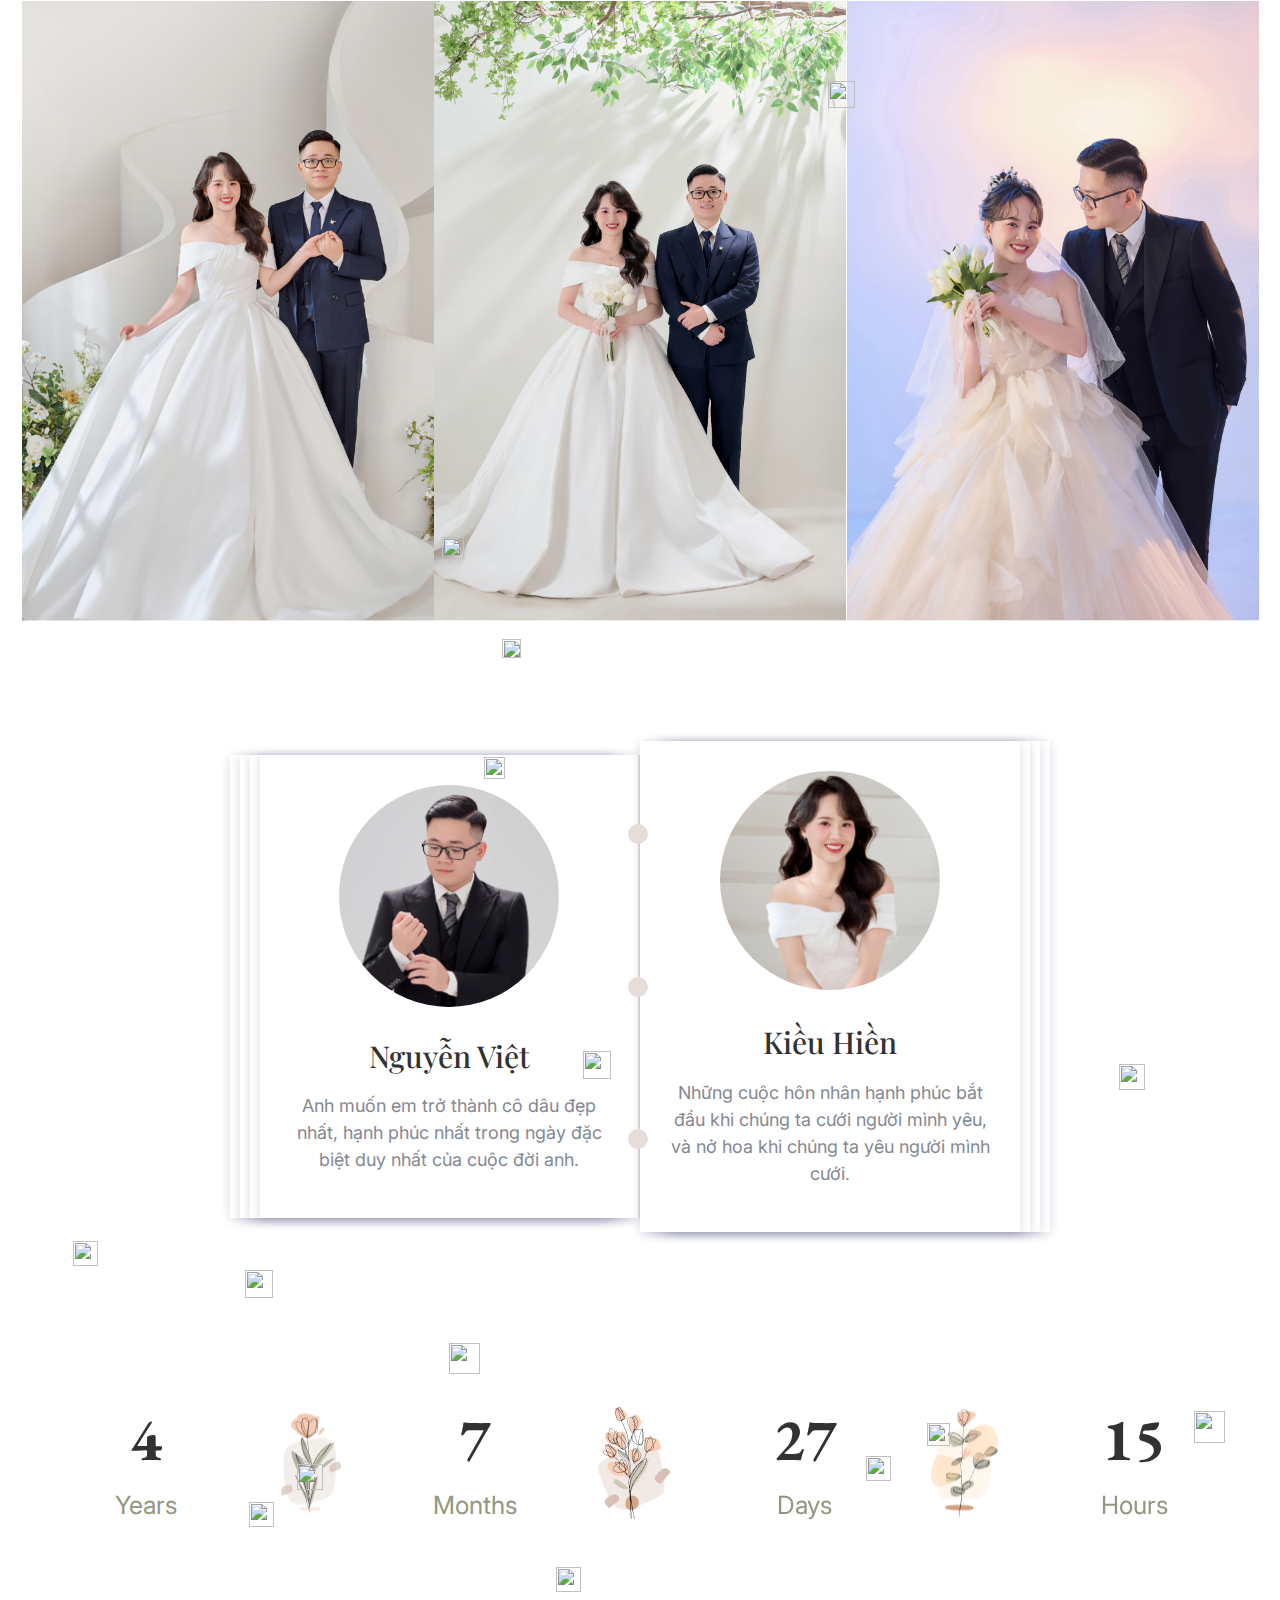
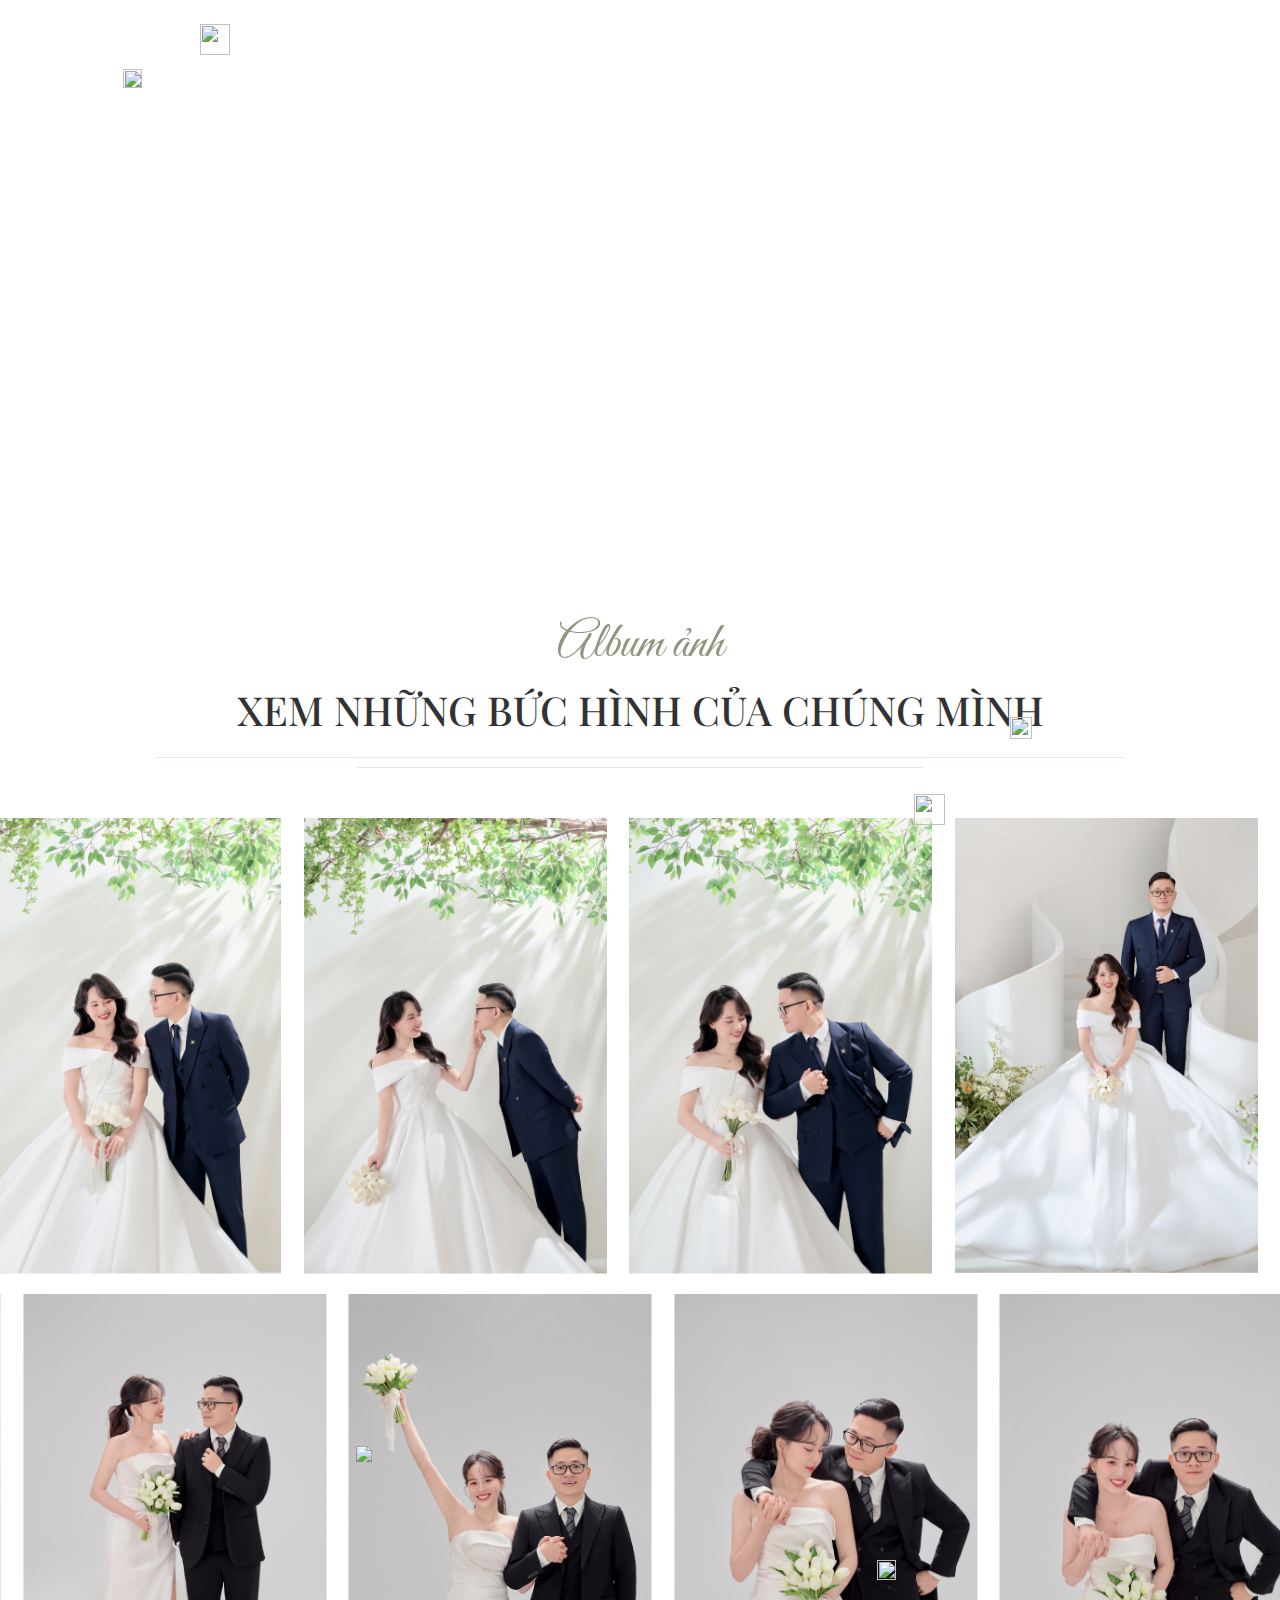
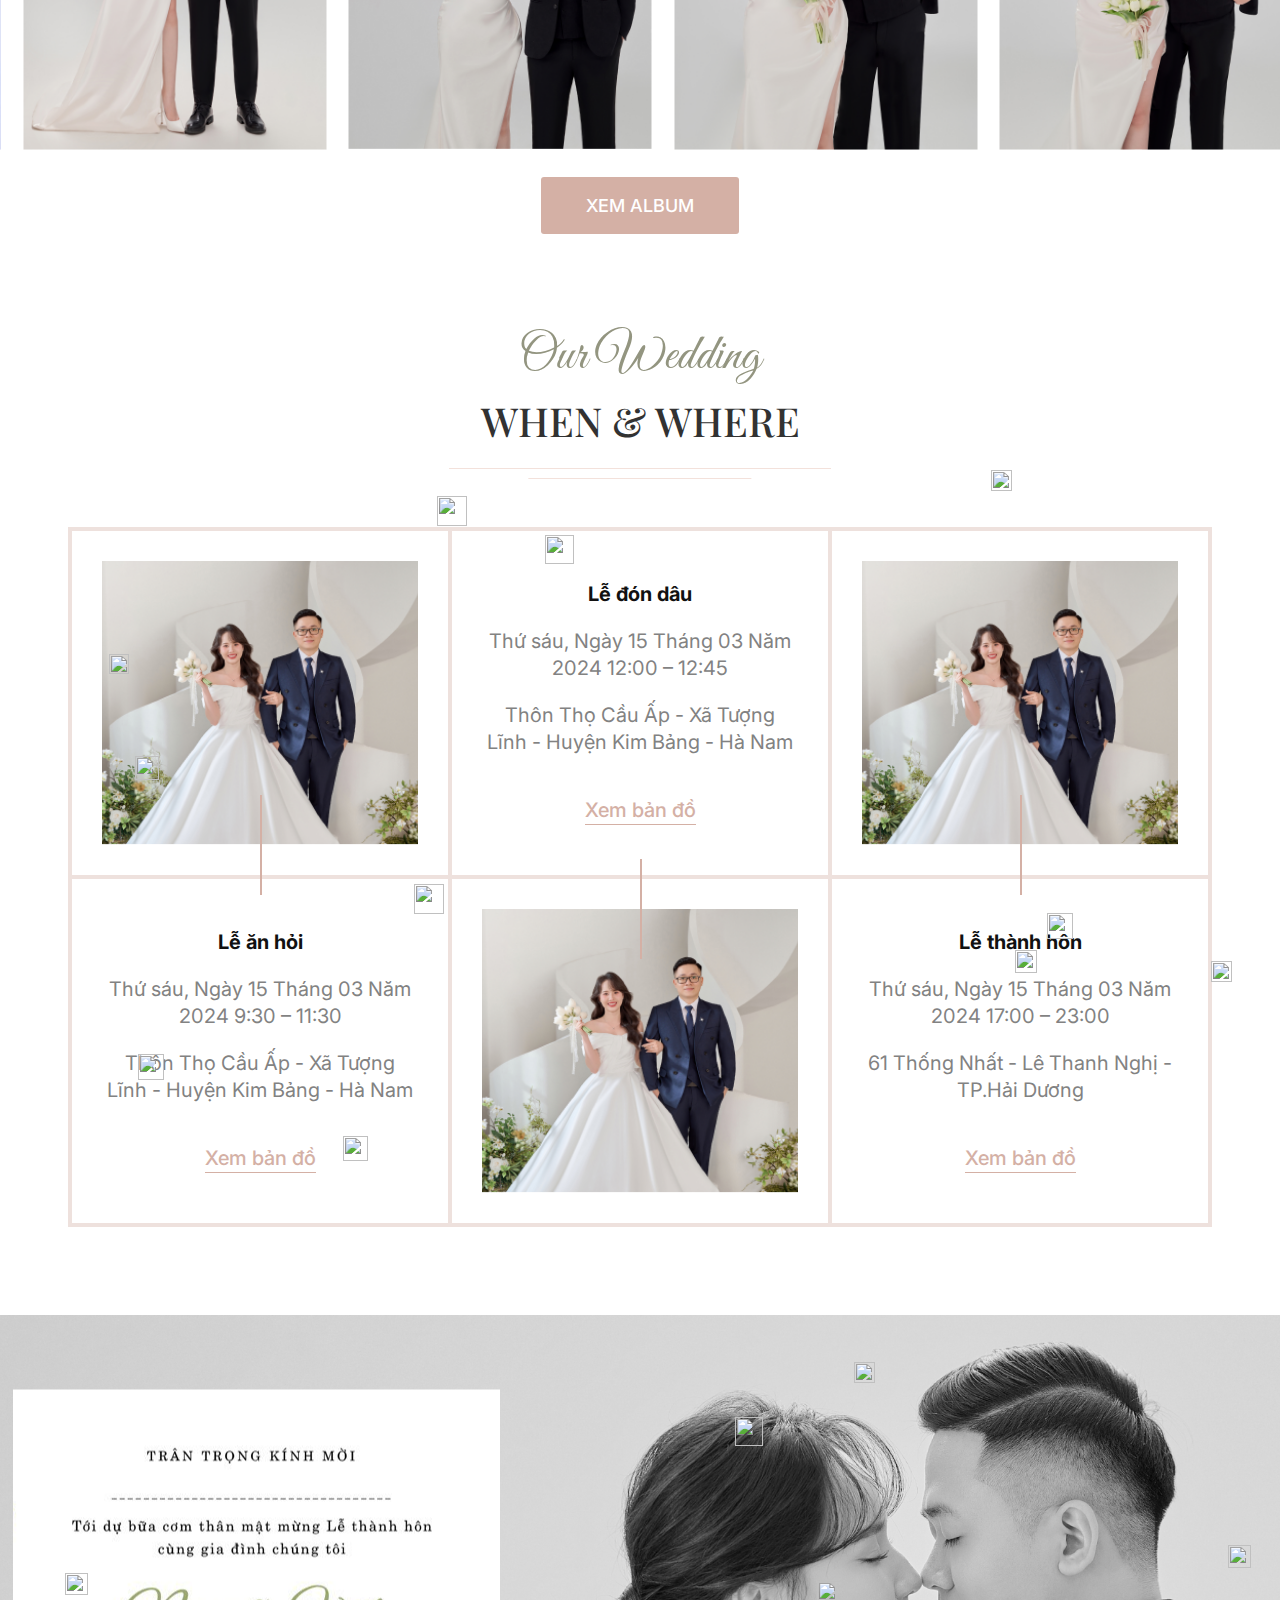
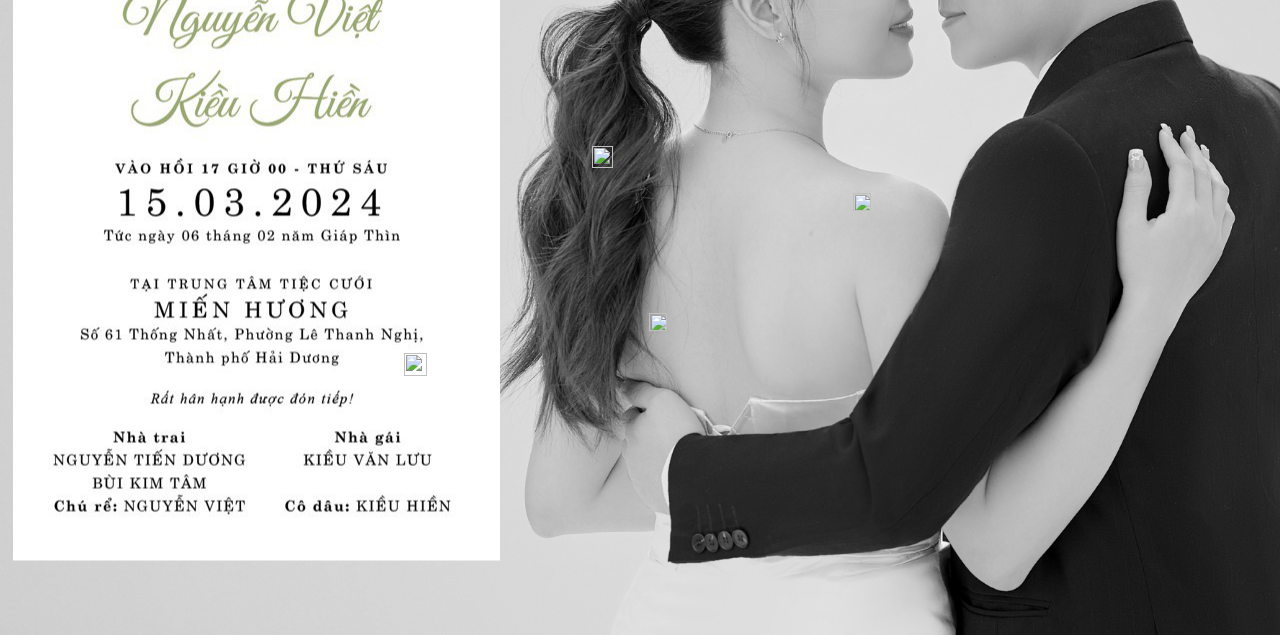
==== commit 7f0d8c65: "commit" ====
--- a/index.html
+++ b/index.html
@@ -35,7 +35,37 @@
 
 	<script>
 		var option_button_image = {
-			source: ['images/slider/h1.jpg', 'images/slider/h2.jpg', 'images/slider/h3.jpg', 'images/slider/h4.jpg', 'images/slider/slide-1.jpg', 'images/slider/slide-2.jpg', 'images/slider/slide-3.jpg', 'images/slider/slide-4.jpg'],
+			source: [
+                'images/album/bia album.png', 
+                'images/album/25x35 nguyen viet - kieu hien_01-1.png',
+                'images/album/25x35 nguyen viet - kieu hien_01.png', 
+                'images/album/25x35 nguyen viet - kieu hien_02.png', 
+                'images/album/25x35 nguyen viet - kieu hien_02-1.png', 
+                'images/album/25x35 nguyen viet - kieu hien_03.png', 
+                'images/album/25x35 nguyen viet - kieu hien_03-1.png', 
+                'images/album/25x35 nguyen viet - kieu hien_04.png',
+                'images/album/25x35 nguyen viet - kieu hien_04-1.png',
+                'images/album/25x35 nguyen viet - kieu hien_05.png',
+                'images/album/25x35 nguyen viet - kieu hien_05-1.png',
+                'images/album/25x35 nguyen viet - kieu hien_06.png',
+                'images/album/25x35 nguyen viet - kieu hien_06-1.png',
+                'images/album/25x35 nguyen viet - kieu hien_07.png',
+                'images/album/25x35 nguyen viet - kieu hien_07-1.png',
+                'images/album/25x35 nguyen viet - kieu hien_08.png',
+                'images/album/25x35 nguyen viet - kieu hien_08-1.png',
+                'images/album/25x35 nguyen viet - kieu hien_09.png',
+                'images/album/25x35 nguyen viet - kieu hien_09-1.png',
+                'images/album/25x35 nguyen viet - kieu hien_10.png',
+                'images/album/25x35 nguyen viet - kieu hien_10-1.png',
+                'images/album/25x35 nguyen viet - kieu hien_12.png',
+                'images/album/25x35 nguyen viet - kieu hien_12-1.png',
+                'images/album/25x35 nguyen viet - kieu hien_13.png',
+                'images/album/25x35 nguyen viet - kieu hien_13-1.png',
+                'images/album/25x35 nguyen viet - kieu hien_14.png',
+                'images/album/25x35 nguyen viet - kieu hien_14-1.png',
+                'images/album/25x35 nguyen viet - kieu hien_15.png',
+                'images/album/25x35 nguyen viet - kieu hien_15-1.png'
+            ],
 			webgl: true,
 			webglShadow: true,
             height: "100%",
@@ -463,7 +493,7 @@
                 </div>
                 <br>
                 <div class="text-center">
-                    <a href="javascript:void(0)" class="theme-btn _df_button" id="button_image">View all</a>
+                    <a href="javascript:void(0)" class="theme-btn _df_button" id="button_image">Xem Album</a>
                 </div>
                 <br>
             </div>
--- a/stylesheet/main.css
+++ b/stylesheet/main.css
@@ -485,4 +485,11 @@
   }
 }
 
+.invitation-img {
+  position: absolute;
+  top: 50%;
+  left: -5%;
+  transform: translateY(-50%)
+}
+
 /*# sourceMappingURL=main.css.map */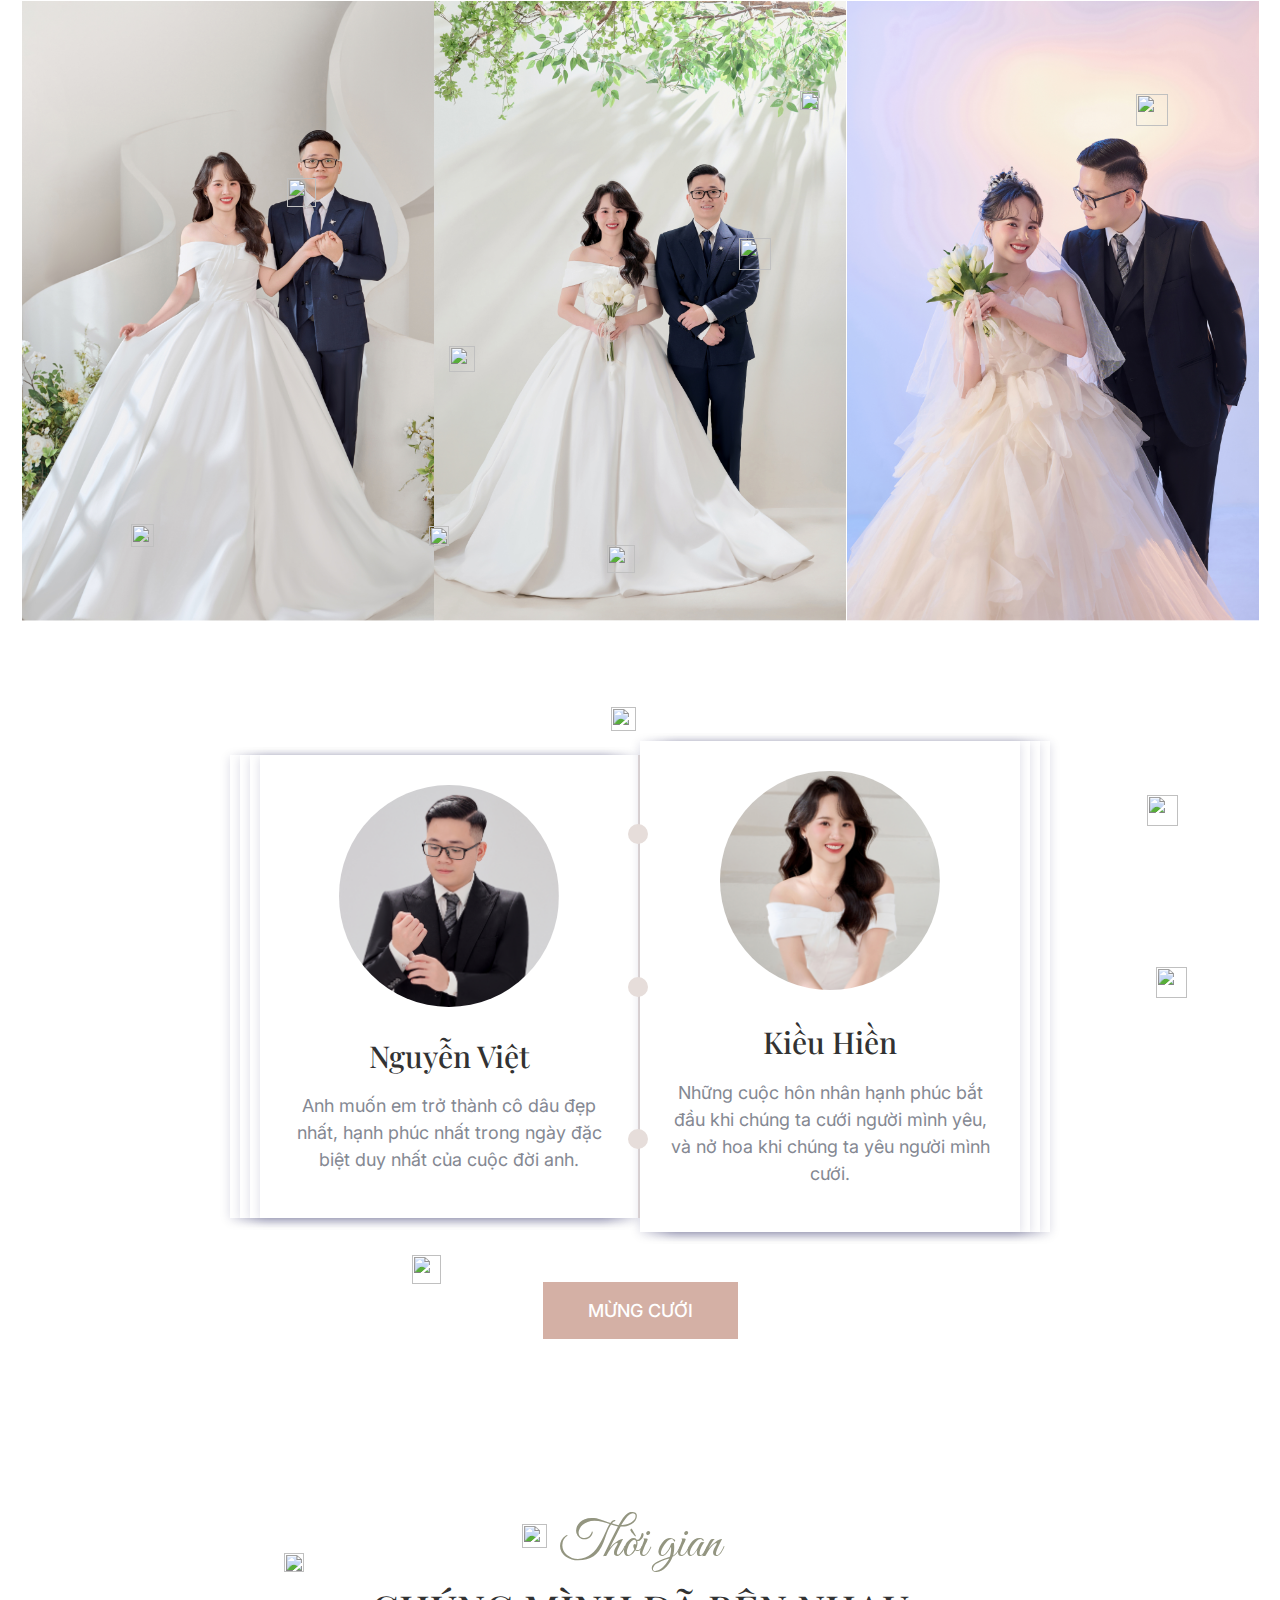
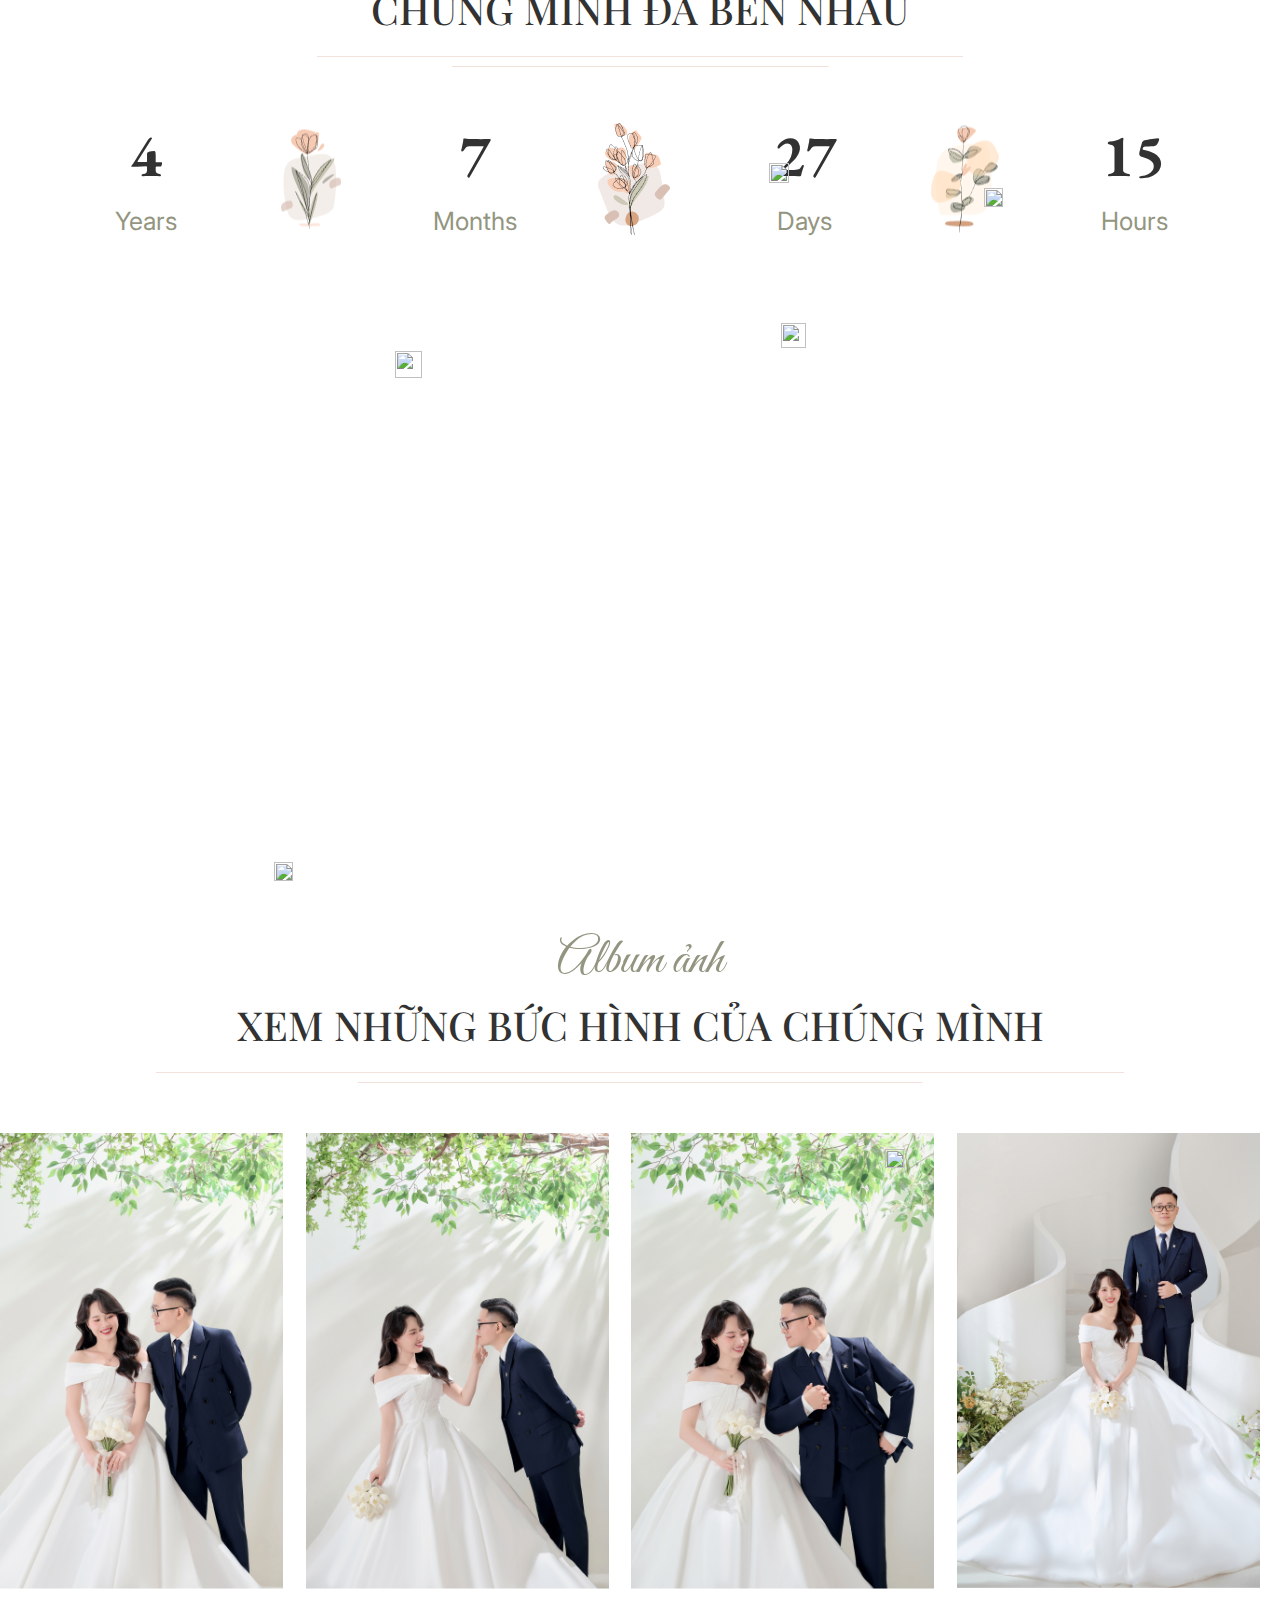
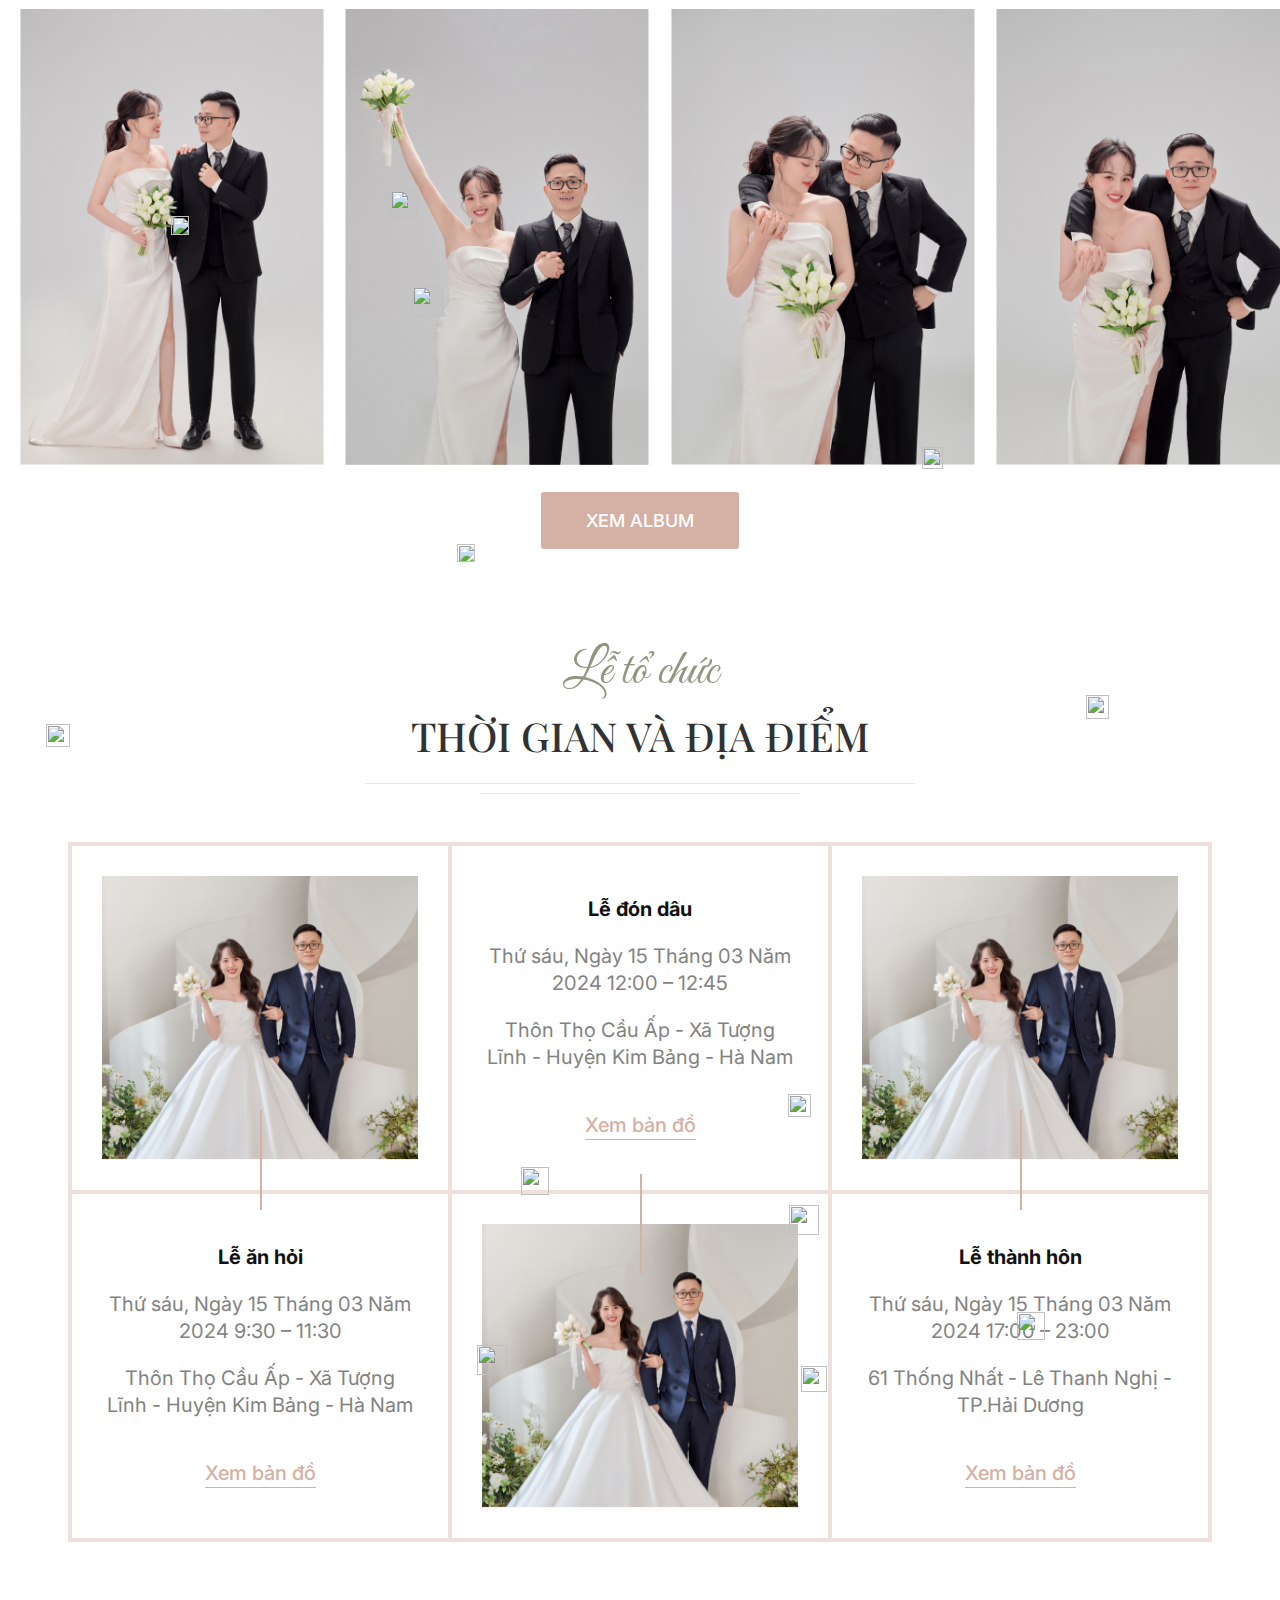
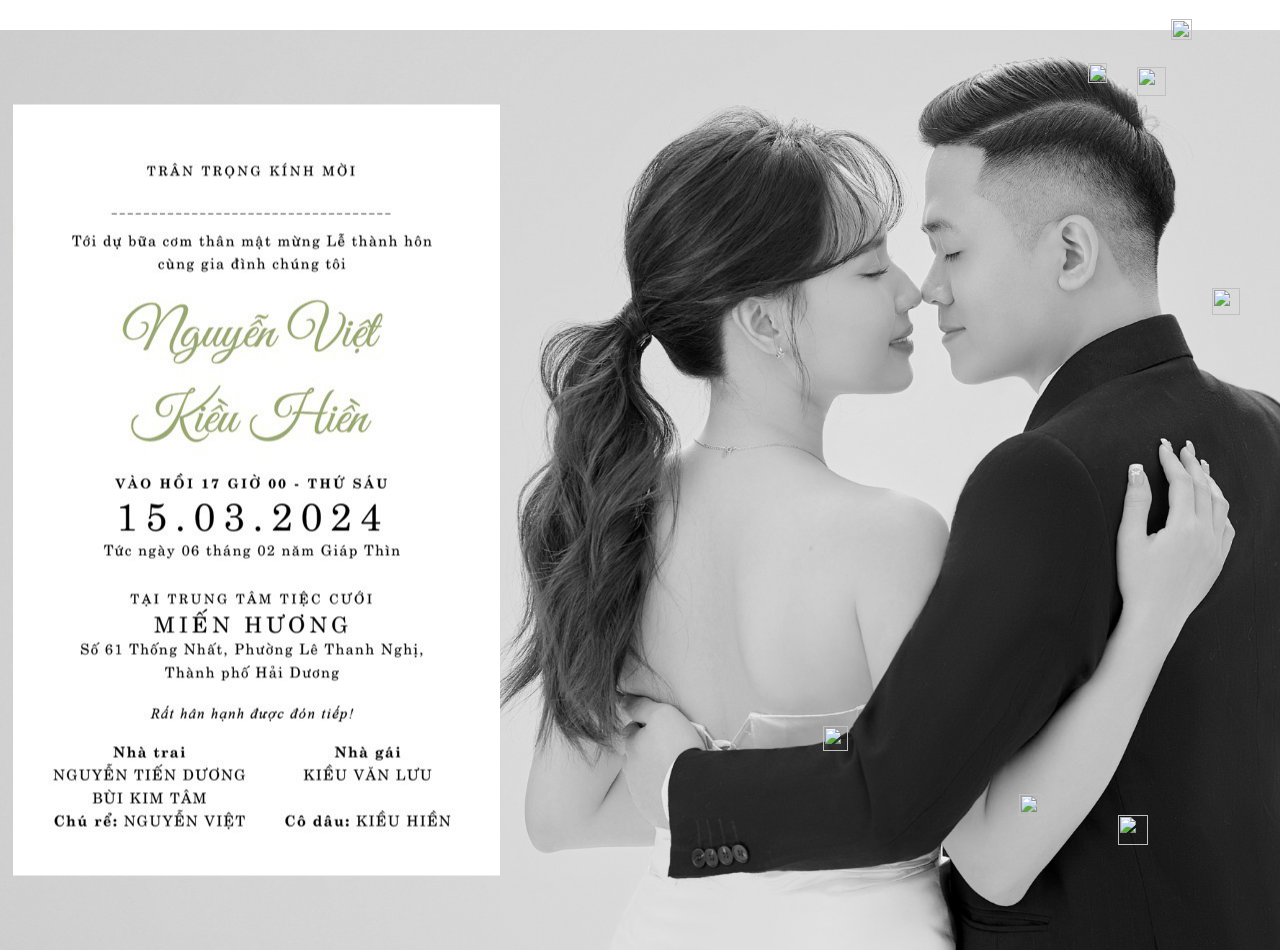
==== commit 7f065344: "commit" ====
--- a/index.html
+++ b/index.html
@@ -205,8 +205,57 @@
                         </div>
                     </div>
                 </div>
+                <div class="text-center" style="margin-top: 50px">
+                    <a href="javascript:void(0)" class="theme-btn" data-toggle="modal" data-target="#donate" >Mừng cưới</a>
+                </div>
             </div> <!-- end container -->
         </section>
+
+        <div class="modal fade" id="donate" tabindex="-1" aria-labelledby="exampleModalLabel" aria-hidden="true">
+            <div class="modal-dialog">
+                <div class="modal-content">
+                    <div class="modal-header">
+                        <h5 class="modal-title" id="exampleModalLabel">
+                            <span>
+                                <svg xmlns="http://www.w3.org/2000/svg" width="28" height="28" fill="currentColor" class="bi bi-coin" viewBox="0 0 16 16">
+                                  <path d="M5.5 9.511c.076.954.83 1.697 2.182 1.785V12h.6v-.709c1.4-.098 2.218-.846 2.218-1.932 0-.987-.626-1.496-1.745-1.76l-.473-.112V5.57c.6.068.982.396 1.074.85h1.052c-.076-.919-.864-1.638-2.126-1.716V4h-.6v.719c-1.195.117-2.01.836-2.01 1.853 0 .9.606 1.472 1.613 1.707l.397.098v2.034c-.615-.093-1.022-.43-1.114-.9H5.5zm2.177-2.166c-.59-.137-.91-.416-.91-.836 0-.47.345-.822.915-.925v1.76h-.005zm.692 1.193c.717.166 1.048.435 1.048.91 0 .542-.412.914-1.135.982V8.518l.087.02z"></path>
+                                  <path d="M8 15A7 7 0 1 1 8 1a7 7 0 0 1 0 14zm0 1A8 8 0 1 0 8 0a8 8 0 0 0 0 16z"></path>
+                                  <path d="M8 13.5a5.5 5.5 0 1 1 0-11 5.5 5.5 0 0 1 0 11zm0 .5A6 6 0 1 0 8 2a6 6 0 0 0 0 12z"></path>
+                                </svg> 
+                            </span>
+                            <span>Hộp mừng cưới</span>
+                        </h5>
+                        <button type="button" class="close" data-dismiss="modal" aria-label="Close">
+                          <span aria-hidden="true">&times;</span>
+                        </button>
+                    </div>
+                    <div class="modal-body">
+                        <div class="donate-box">
+                            <div class="donate-card donate-groom">
+                                <p style="margin-bottom: 10px; font-size: 16px;"><strong>Mừng cưới đến chú rể</strong></p>
+                                <div class="donate-qr text-center" style="margin-bottom: 10px;">
+                                    <img src="images/qr/groom.png" alt="" style="max-width: 150px;" />
+                                </div>
+                                <p>Ngân hàng: <strong>Ngân hàng TMCP Kỹ thương Việt Nam Techcombank - TCB</strong></p>
+                                <p>Tên tài khoản: <strong>Nguyễn Tiến Việt</strong></p>
+                                <p>Số tài khoản: <strong>19033773015011</strong></p>
+                                <p><strong>*** Để lại lời nhắn để chúng mình gửi những lời cảm ơn.</strong></p>
+                            </div>
+                            <div class="donate-card donate-bride">
+                                <p style="margin-bottom: 10px; font-size: 16px;"><strong>Mừng cưới đến chú rể</strong></p>
+                                <div class="donate-qr text-center" style="margin-bottom: 10px;">
+                                    <img src="images/qr/bride.png" alt="" style="max-width: 150px;" />
+                                </div>
+                                <p>Ngân hàng: <strong>Ngân hàng TMCP Kỹ thương Việt Nam Techcombank - TCB</strong></p>
+                                <p>Tên tài khoản: <strong>Kiều Thị Hiền</strong></p>
+                                <p>Số tài khoản: <strong>19037203483017</strong></p>
+                                <p><strong>*** Để lại lời nhắn để chúng mình gửi những lời cảm ơn.</strong></p>
+                            </div>
+                        </div>
+                    </div>
+                </div>
+            </div>
+        </div>
 
         <!-- <section class="wpo-story-section-s2 section-padding pb-0" id="story">
             <div class="container">
@@ -269,6 +318,10 @@
 
         <section class="wpo-fun-fact-section section-padding">
             <div class="container">
+                <div class="wpo-section-title">
+                    <h4>Thời gian</h4>
+                    <h2>Chúng mình đã bên nhau</h2>
+                </div>
                 <div class="row">
                     <div class="col col-xs-12">
                         <div class="wpo-fun-fact-grids clearfix">
@@ -502,8 +555,8 @@
         <section class="wpo-event-section" id="event">
             <div class="container">
                 <div class="wpo-section-title">
-                    <h4>Our Wedding</h4>
-                    <h2>When & Where</h2>
+                    <h4>Lễ tổ chức</h4>
+                    <h2>Thời gian và địa điểm</h2>
                 </div>
                 <div class="wpo-event-wrap">
                     <div class="row">
--- a/stylesheet/main.css
+++ b/stylesheet/main.css
@@ -492,4 +492,45 @@
   transform: translateY(-50%)
 }
 
+#donate .modal-content {
+  background: #fff;
+}
+@media(min-width: 991px) {
+  #donate .modal-dialog {
+    min-width: 750px;
+  }
+}
+#donate .modal-header {
+  background-color: #D4B0A5;
+}
+#donate .modal-header * {
+  color: #fff;
+}
+#donate .donate-box {
+  display: flex;
+}
+#donate .donate-box .donate-card {
+  width: calc(50% - 20px);
+  margin: 10px;
+  padding: 20px;
+  border: 3px solid #D4B0A5;
+  border-radius: 10px;
+}
+#donate .donate-box p {
+  font-size: 14px;
+  margin: 0;
+}
+#donate .donate-qr img {
+  border: 1px solid #eee;
+}
+
+@media(max-width: 767px) {
+  #donate .donate-box {
+    flex-wrap: wrap;
+  }
+  #donate .donate-box .donate-card {
+    width: 100%;
+  }
+}
+
 /*# sourceMappingURL=main.css.map */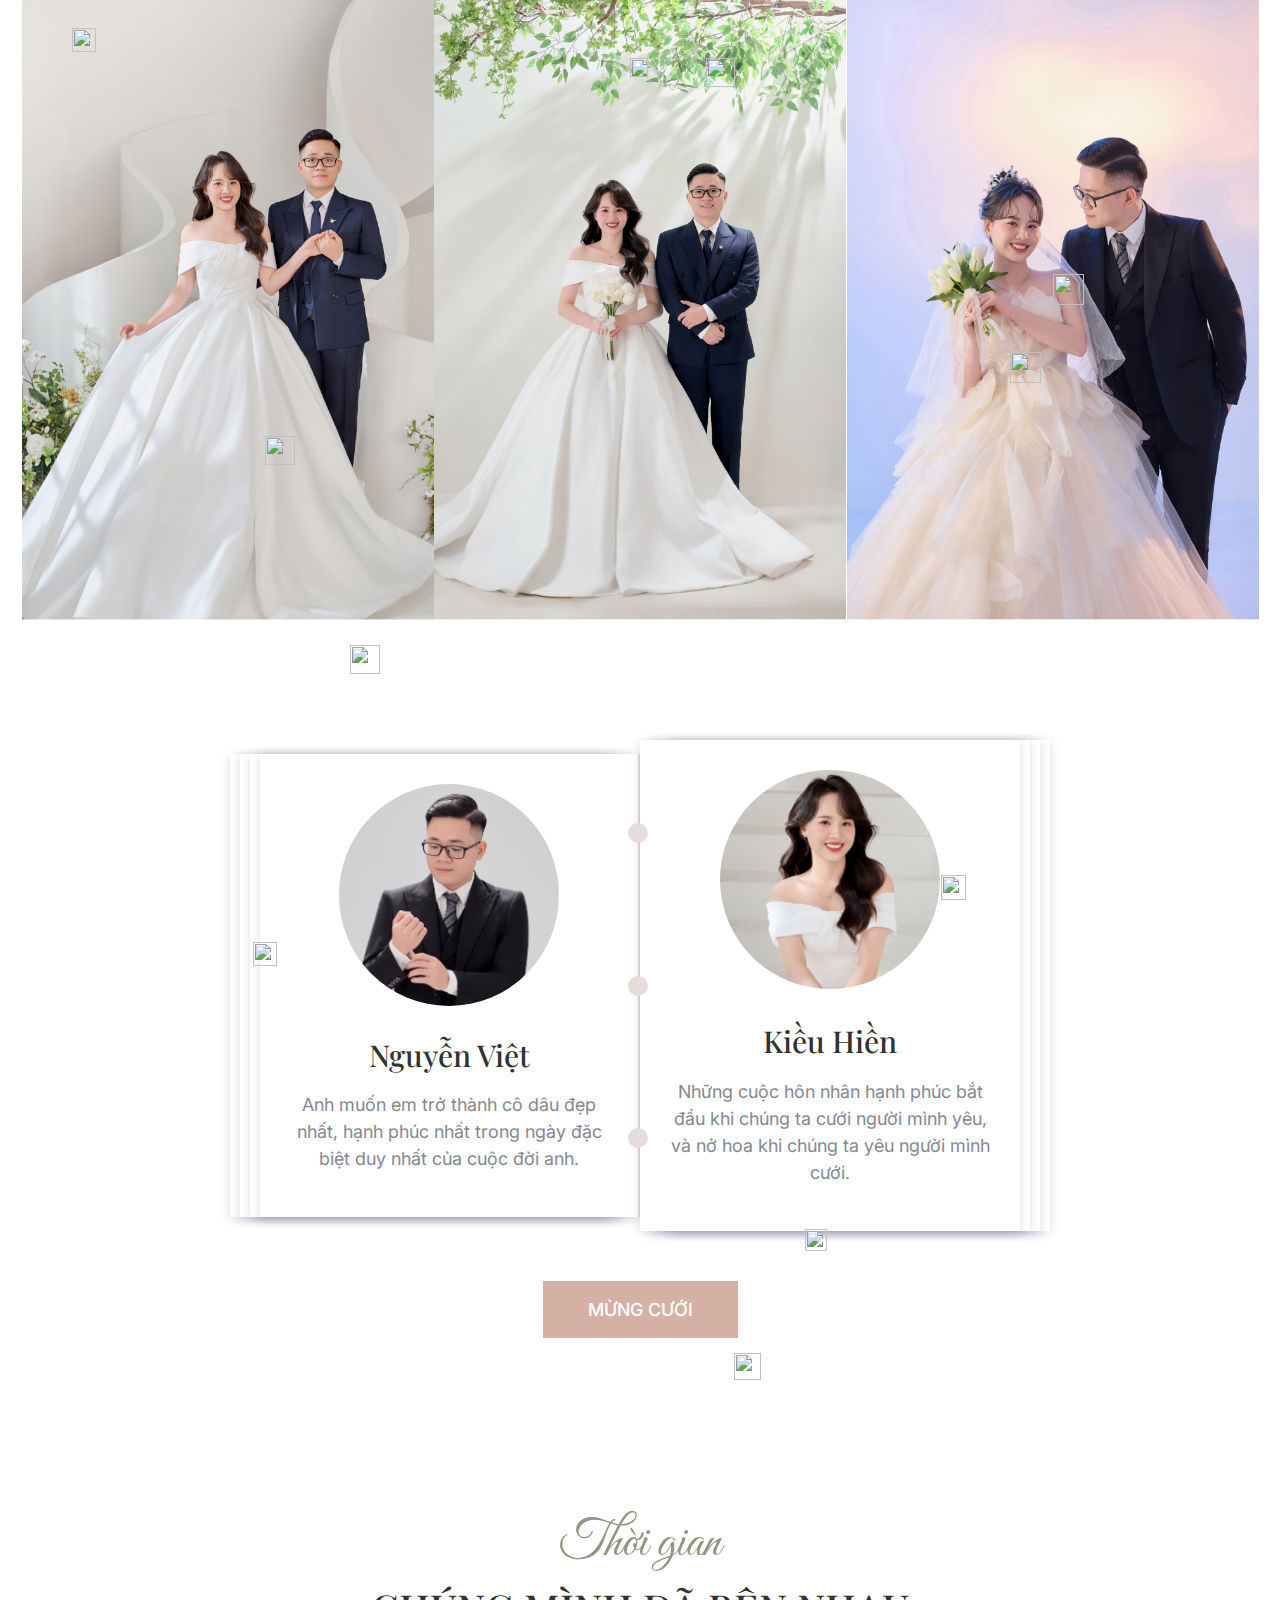
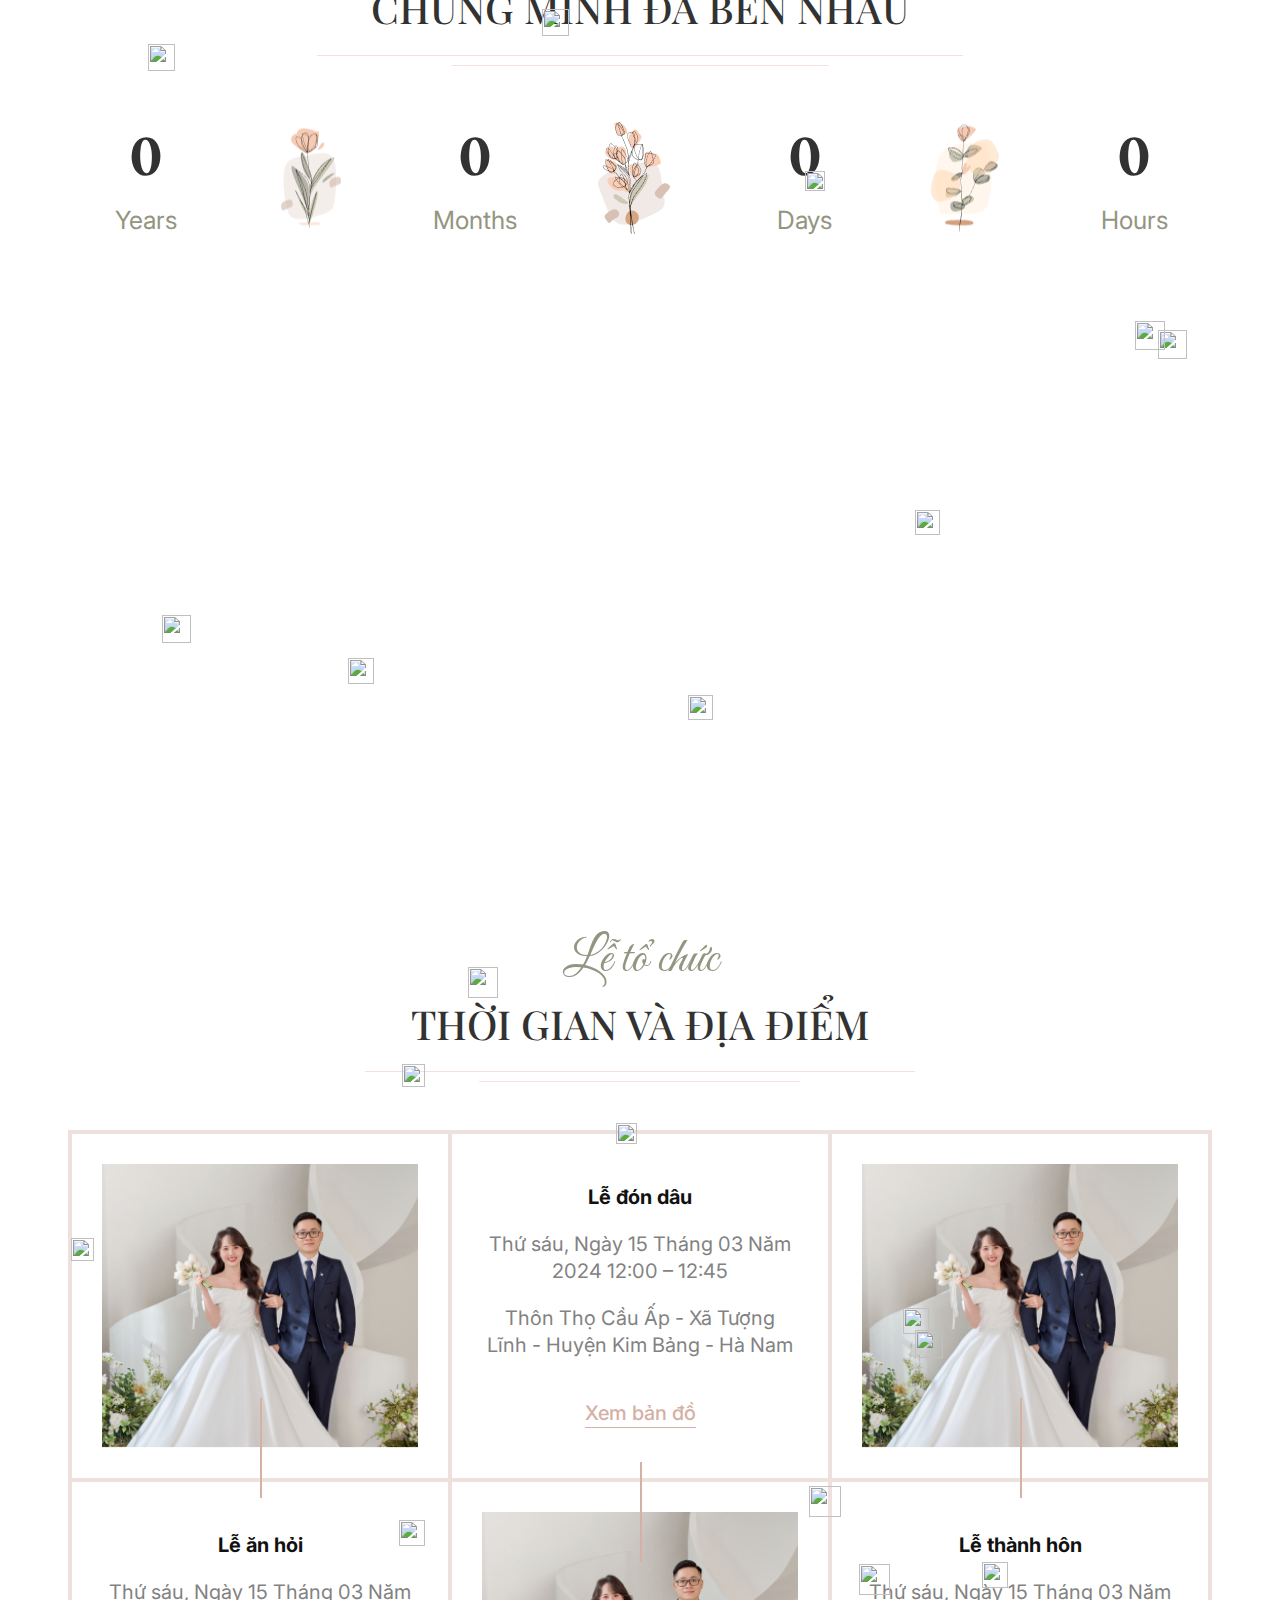
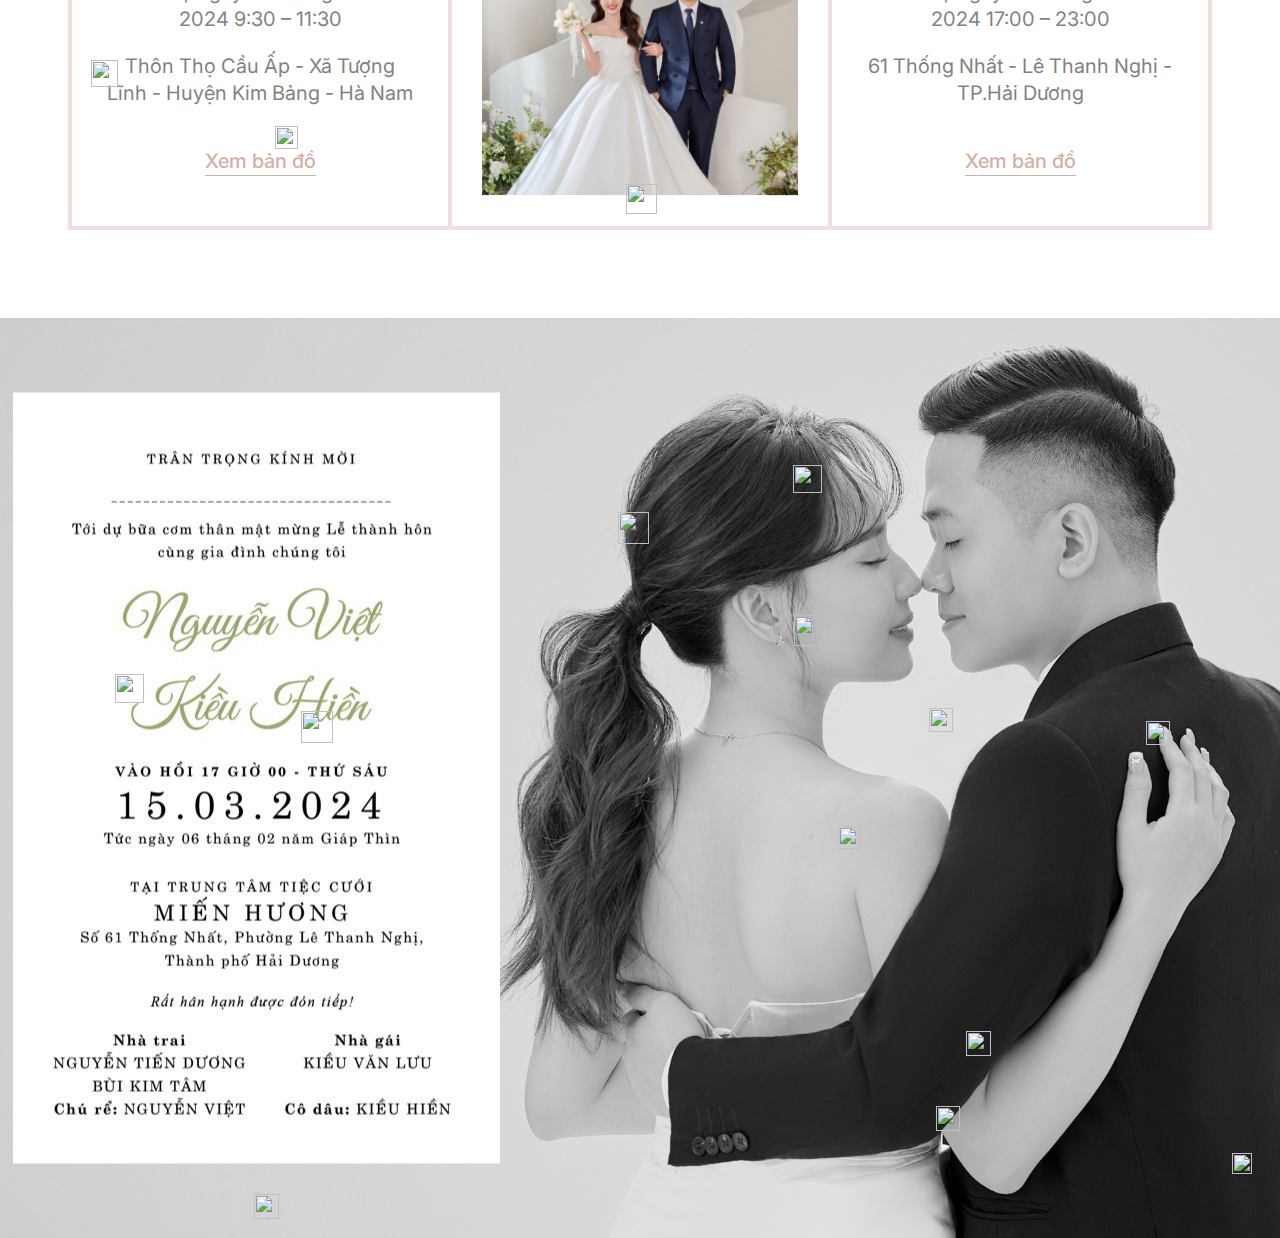
==== commit 5626d012: "commit" ====
--- a/index.html
+++ b/index.html
@@ -107,17 +107,17 @@
                 <nav class="navigation navbar navbar-expand-lg navbar-light">
                     <div class="container-fluid">
                         <div class="row align-items-center">
-                            <div class="col-md-3 col-3 d-lg-none d-block">
+                            <!-- <div class="col-md-3 col-3 d-lg-none d-block">
                             </div>
                             <div class="col-lg-2 col-md-6 col-6 d-lg-block d-none">
                             </div>
                             <div class="col-md-6 col-6 d-lg-none dl-block">
-                                <!-- <div class="navbar-header">
+                                <div class="navbar-header">
                                     <a class="navbar-brand m-0 pt-2 pb-0 text-center" href="index.html">
                                         <p class="font-vibe m-0">Our Wedding</p>
                                         <p class="font-playfair m-0">Nguyễn Việt & Kiều Hiền</p>
                                     </a>
-                                </div> -->
+                                </div>
                             </div>
                             <div class="col-lg-8 col-md-1 col-1">
                                 <div id="navbar" class="collapse navbar-collapse navigation-holder">
@@ -130,7 +130,7 @@
                                 </div>
                             </div>
                             <div class="col-lg-2 col-md-2 col-2">
-                            </div>
+                            </div> -->
                         </div>
                     </div>
                 </nav>
@@ -381,7 +381,7 @@
                                     <div class="wpo-testimonial-item">
                                         <div class="wpo-testimonial-text">
                                             <i class="fi flaticon-quotation"></i>
-                                            <p>Cảm ơn em đã là cô dâu của anh và cảm ơn em vẫn luôn bên cạnh anh cho đến cuối cuộc đời.</p>
+                                            <p>Cảm ơn em đã là cô dâu của anh và cảm ơn em vì đã đến bên anh.</p>
                                             <div class="wpo-testimonial-text-btm">
                                                 <h3>Nguyễn Việt & Kiều Hiền</h3>
                                                 <span>Wedding - 15.03.2024</span>
@@ -416,7 +416,7 @@
             </div>
         </section>
 
-        <section class="wpo-portfolio-section section-padding">
+        <!-- <section class="wpo-portfolio-section section-padding">
             <div class="container">
                 <div class="wpo-section-title">
                     <h4>Album ảnh</h4>
@@ -550,7 +550,7 @@
                 </div>
                 <br>
             </div>
-        </section>
+        </section> -->
 
         <section class="wpo-event-section" id="event">
             <div class="container">
--- a/stylesheet/main.css
+++ b/stylesheet/main.css
@@ -531,6 +531,13 @@
   #donate .donate-box .donate-card {
     width: 100%;
   }
+  .invitation-img {
+    position: unset;
+    transform: unset;
+  }
+  .wpo-site-header .navigation {
+    display: none;
+  }
 }
 
 /*# sourceMappingURL=main.css.map */--- a/stylesheet/style.css
+++ b/stylesheet/style.css
@@ -589,7 +589,7 @@
 @media (max-width: 575px) {
   .wpo-section-title h2,
   .wpo-section-title-s2 h2 {
-    font-size: 22px;
+    font-size: 20px;
     margin-top: 0;
   }
 }
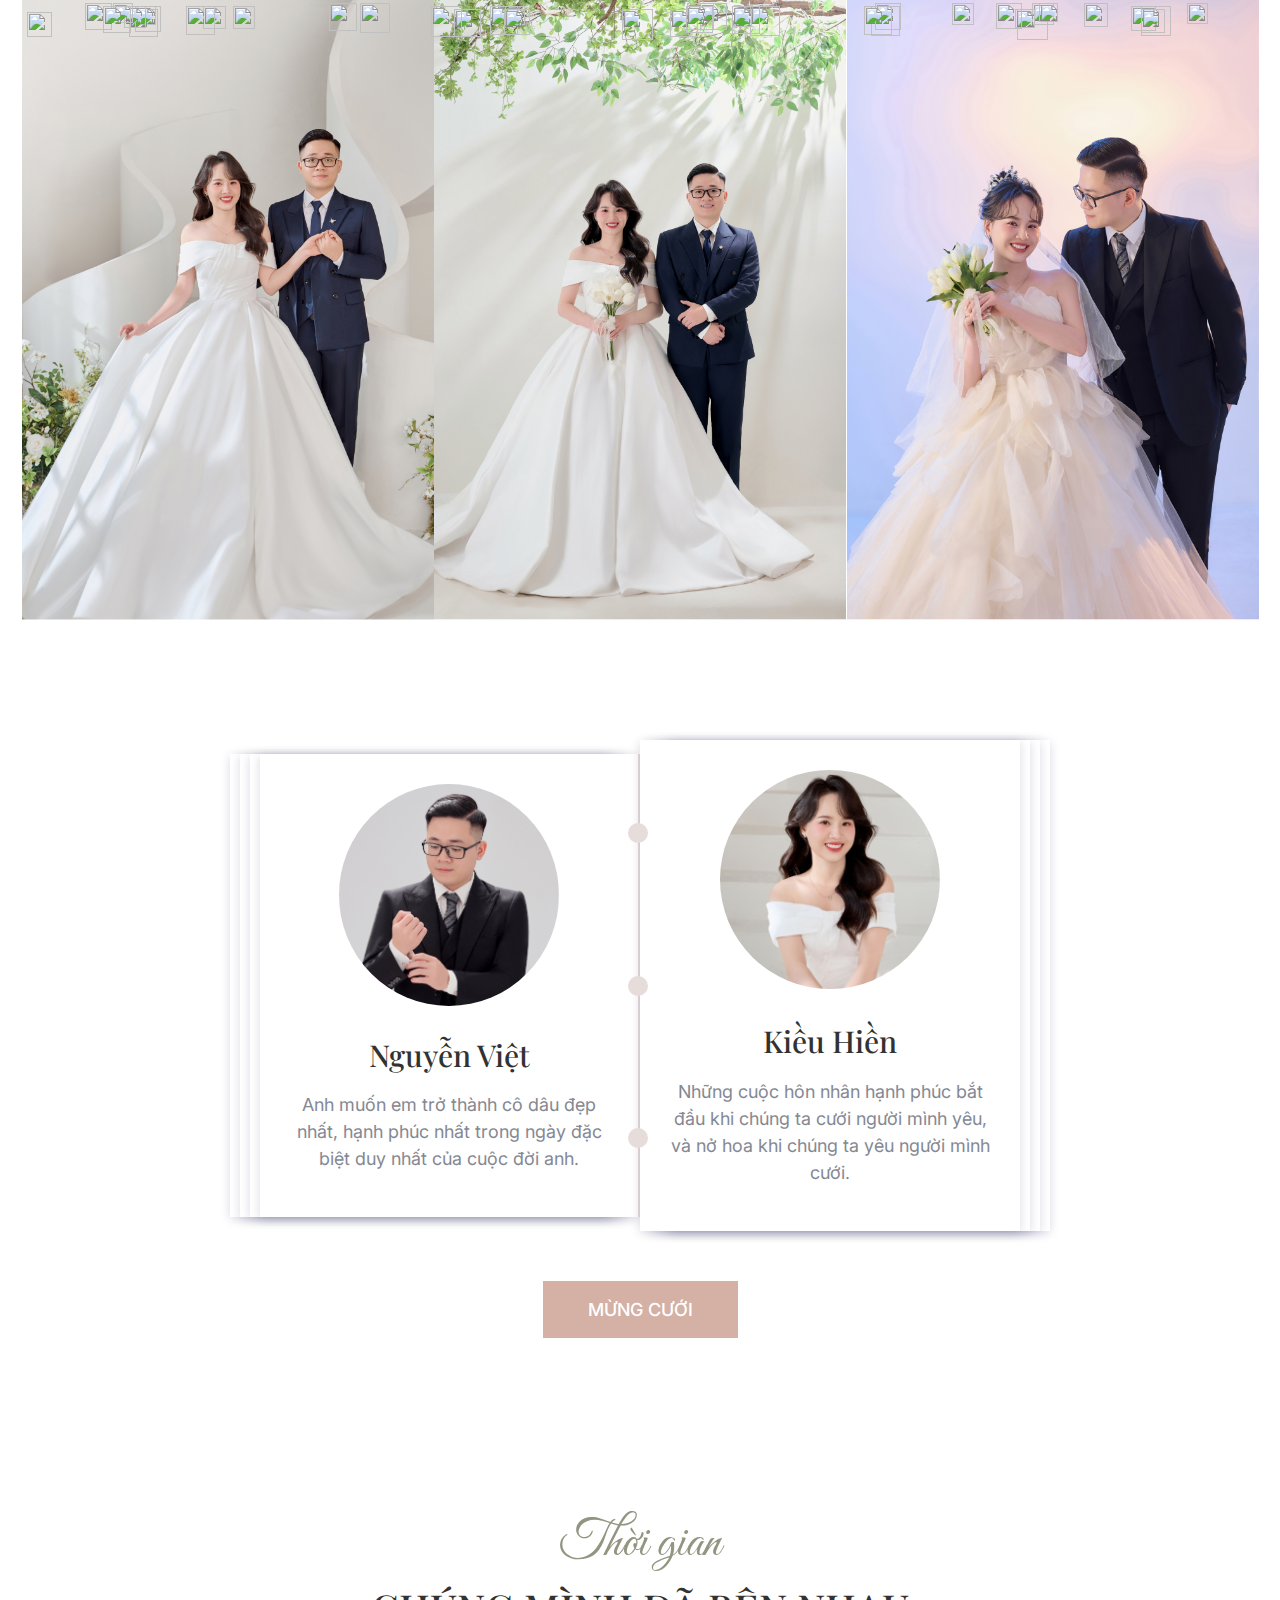
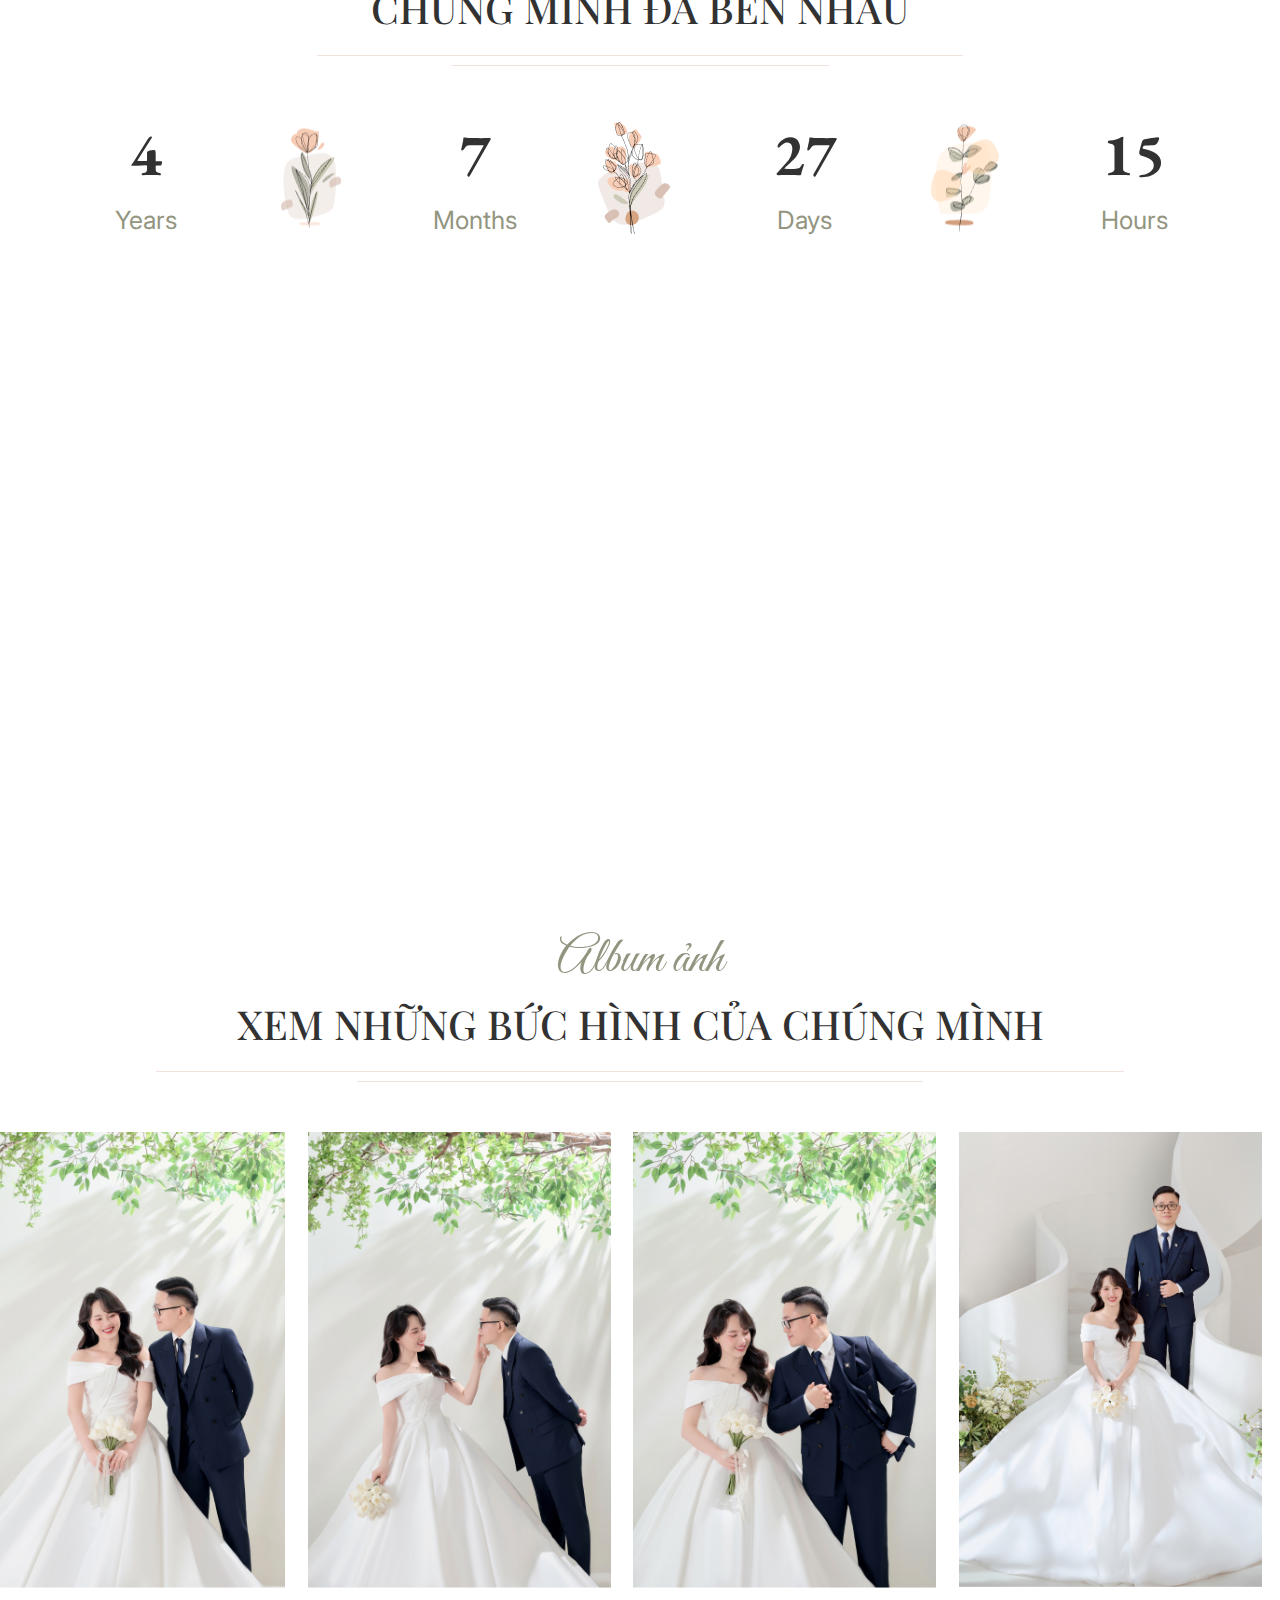
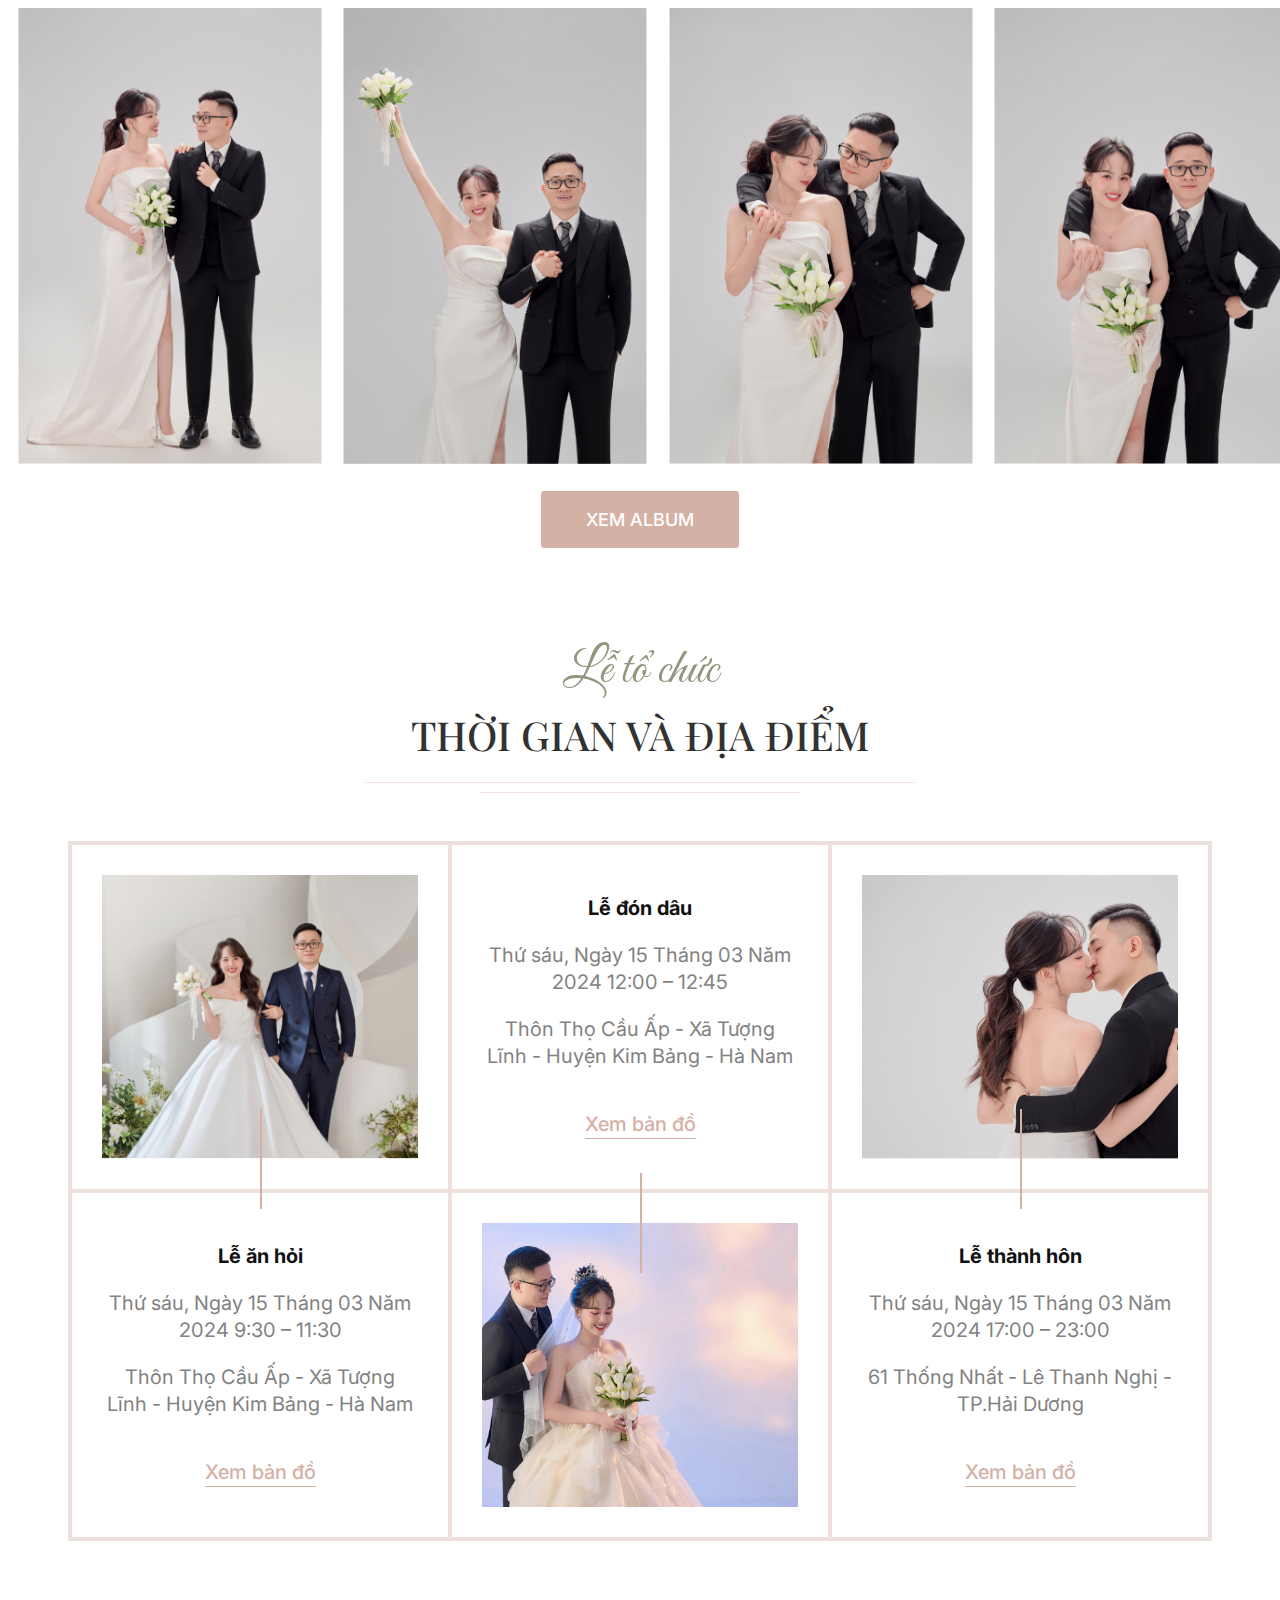
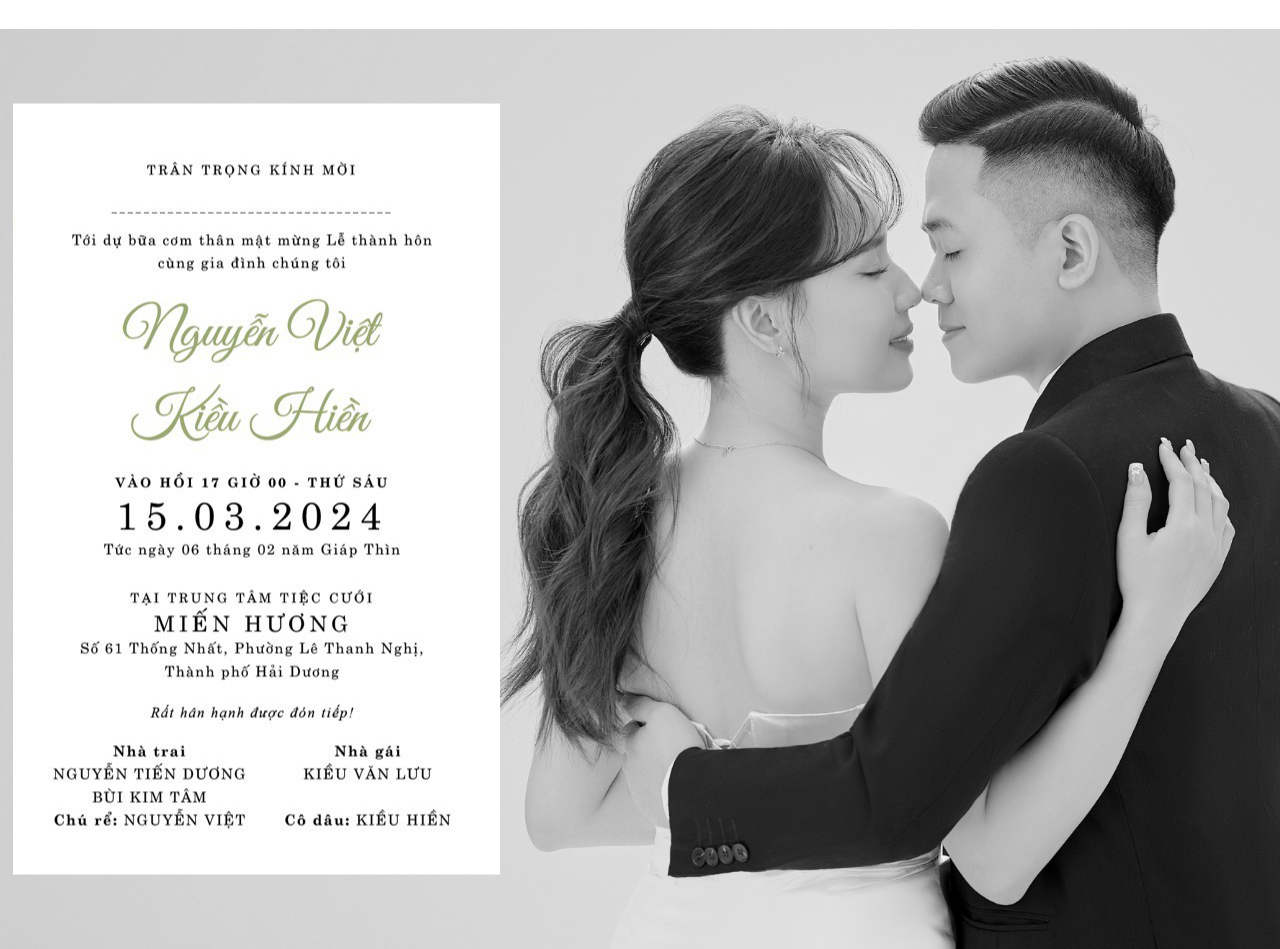
==== commit 1ddbe6ee: "commit" ====
--- a/index.html
+++ b/index.html
@@ -205,7 +205,7 @@
                         </div>
                     </div>
                 </div>
-                <div class="text-center" style="margin-top: 50px">
+                <div class="text-center" style="margin-top: 50px;">
                     <a href="javascript:void(0)" class="theme-btn" data-toggle="modal" data-target="#donate" >Mừng cưới</a>
                 </div>
             </div> <!-- end container -->
@@ -416,14 +416,14 @@
             </div>
         </section>
 
-        <!-- <section class="wpo-portfolio-section section-padding">
+        <section class="wpo-portfolio-section section-padding">
             <div class="container">
                 <div class="wpo-section-title">
                     <h4>Album ảnh</h4>
                     <h2>Xem những bức hình của chúng mình</h2>
                 </div>
             </div>
-            <div class="sortable-gallery">
+            <div class="sortable-gallery section-dt">
                 <div class="img-scroll-animate">
                     <div class="row">
                         <div class="col-xl-3 col-lg-3 col-md-3 col-sm-6 col-6">
@@ -550,7 +550,16 @@
                 </div>
                 <br>
             </div>
-        </section> -->
+
+            <div class="section-mb" style="padding: 0 15px;">
+                <img src="images/album/bia album.png" alt="" />
+                <br>
+                <div class="text-center" style="margin-top: 15px">
+                    <a href="javascript:void(0)" class="theme-btn _df_button" id="button_image">Xem đầy đủ Album</a>
+                </div>
+                <br>
+            </div>
+        </section>
 
         <section class="wpo-event-section" id="event">
             <div class="container">
@@ -571,8 +580,7 @@
                                         <li>Thứ sáu, Ngày 15 Tháng 03 Năm 2024
                                             9:30 – 11:30</li>
                                         <li>Thôn Thọ Cầu Ấp - Xã Tượng Lĩnh - Huyện Kim Bảng - Hà Nam</li>
-                                        <li> <a class="popup-gmaps"
-                                                href="">Xem bản đồ</a></li>
+                                        <li> <a target="_blank" href="https://www.google.com/maps?q=20.622907587854456,105.83399243194077&z=14&t=m&mapclient=embed">Xem bản đồ</a></li>
                                     </ul>
                                 </div>
                             </div>
@@ -580,7 +588,7 @@
                         <div class="col col-lg-4 col-md-6 col-12">
                             <div class="wpo-event-item">
                                 <div class="wpo-event-img">
-                                    <img src="images/wedding/DAT_4993_415.png" alt="">
+                                    <img src="images/wedding/time_2.png" alt="">
                                 </div>
                                 <div class="wpo-event-text">
                                     <ul>
@@ -588,8 +596,7 @@
                                         <li>Thứ sáu, Ngày 15 Tháng 03 Năm 2024
                                             12:00 – 12:45</li>
                                         <li>Thôn Thọ Cầu Ấp - Xã Tượng Lĩnh - Huyện Kim Bảng - Hà Nam</li>
-                                        <li> <a class="popup-gmaps"
-                                                href="">Xem bản đồ</a></li>
+                                        <li> <a target="_blank" href="https://www.google.com/maps?q=20.622907587854456,105.83399243194077&z=14&t=m&mapclient=embed">Xem bản đồ</a></li>
                                     </ul>
                                 </div>
                             </div>
@@ -597,7 +604,7 @@
                         <div class="col col-lg-4 col-md-6 col-12">
                             <div class="wpo-event-item">
                                 <div class="wpo-event-img">
-                                    <img src="images/wedding/DAT_4993_415.png" alt="">
+                                    <img src="images/wedding/time_1.png" alt="">
                                 </div>
                                 <div class="wpo-event-text">
                                     <ul>
@@ -605,8 +612,7 @@
                                         <li>Thứ sáu, Ngày 15 Tháng 03 Năm 2024
                                             17:00 – 23:00</li>
                                         <li>61 Thống Nhất - Lê Thanh Nghị - TP.Hải Dương</li>
-                                        <li> <a class="popup-gmaps"
-                                                href="">Xem bản đồ</a></li>
+                                        <li> <a target="_blank" href="https://maps.app.goo.gl/un42e2jEzrMtjQw29">Xem bản đồ</a></li>
                                     </ul>
                                 </div>
                             </div>
--- a/stylesheet/main.css
+++ b/stylesheet/main.css
@@ -524,6 +524,10 @@
   border: 1px solid #eee;
 }
 
+.section-mb {
+  display: none;
+}
+
 @media(max-width: 767px) {
   #donate .donate-box {
     flex-wrap: wrap;
@@ -538,6 +542,17 @@
   .wpo-site-header .navigation {
     display: none;
   }
-}
+  .couple-area + div.text-center {
+    margin-top: 15px!important;
+  }
+  .section-mb {
+    display: block;
+  }
+  .section-dt {
+    display: none;
+  }
+}
+
+
 
 /*# sourceMappingURL=main.css.map */--- a/stylesheet/style.css
+++ b/stylesheet/style.css
@@ -533,7 +533,7 @@
 @media (max-width: 575px) {
   .wpo-section-title h4,
   .wpo-section-title-s2 h4 {
-    font-size: 18px;
+    font-size: 20px;
   }
 }
 
@@ -10179,6 +10179,7 @@
 
 .wpo-event-section .wpo-event-wrap .wpo-event-item .wpo-event-img img {
   width: 100%;
+  max-height: 271px;
 }
 
 @media (max-width: 1399px) {
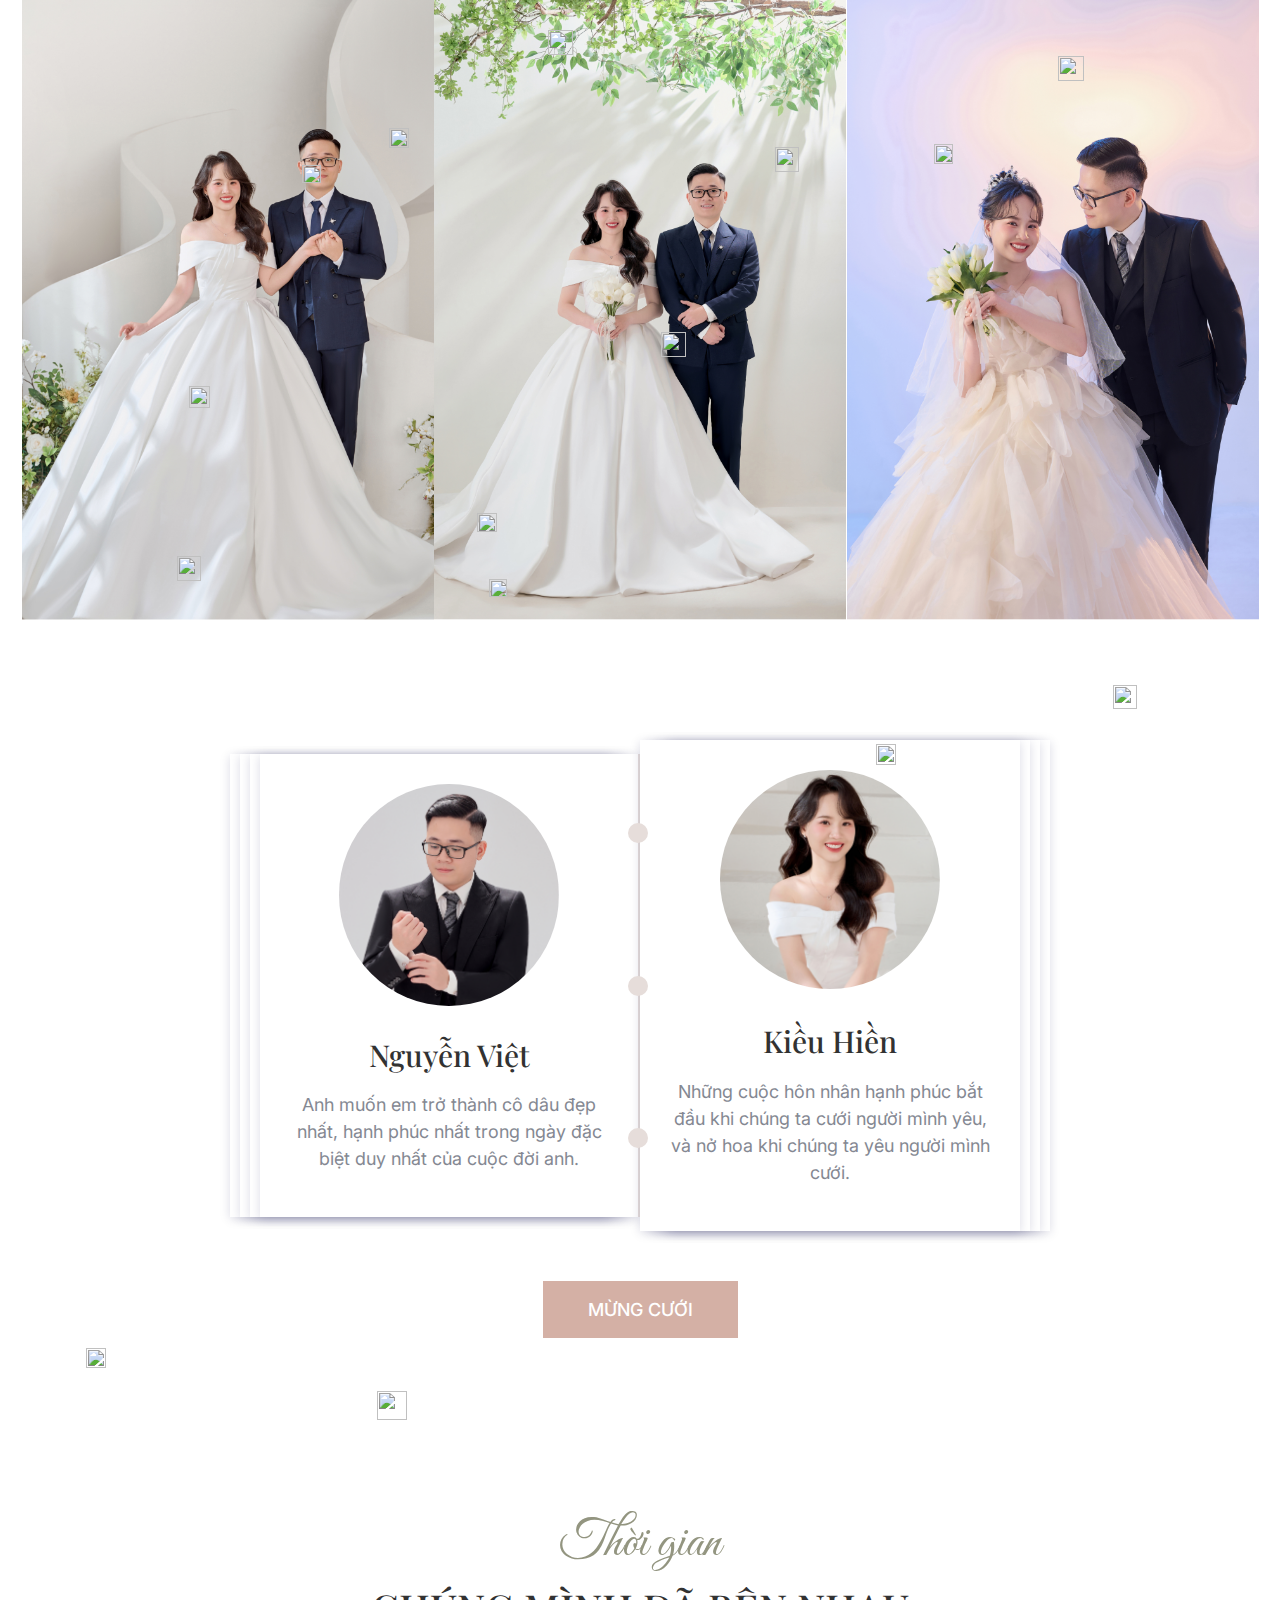
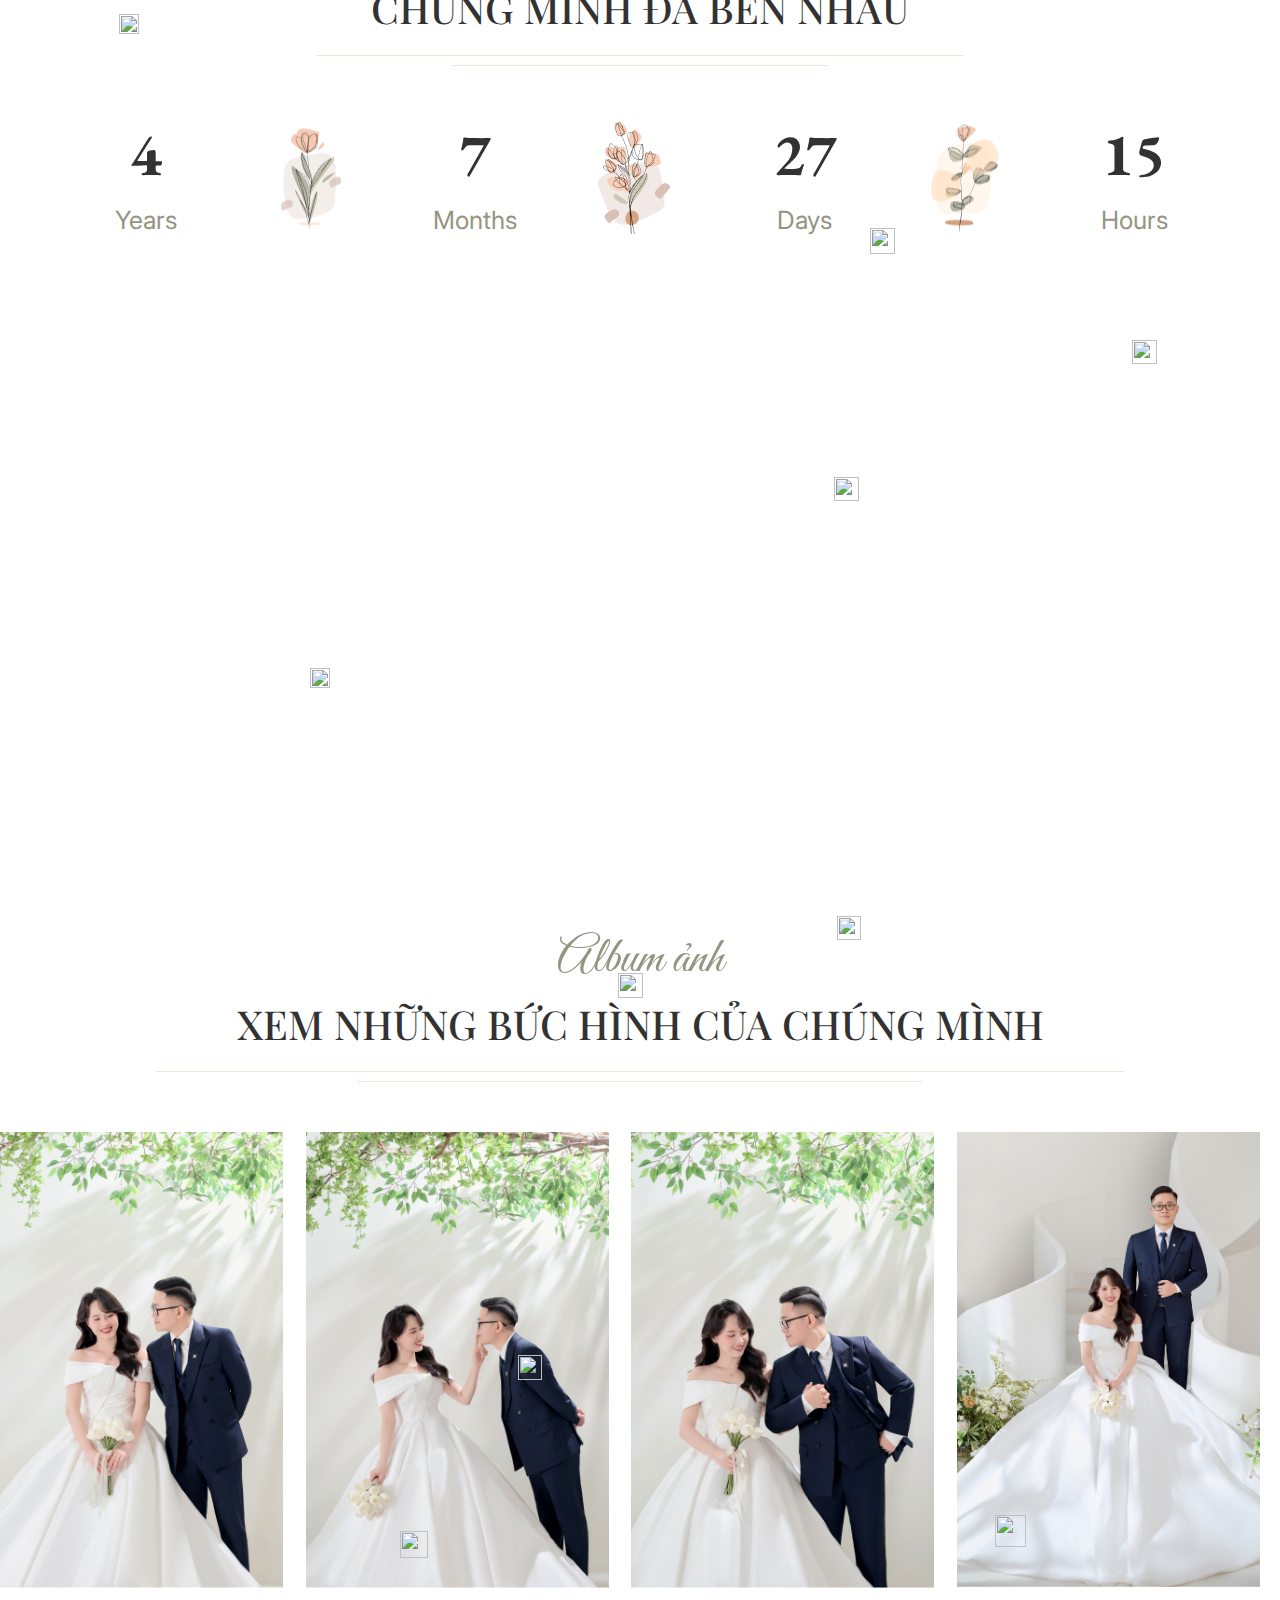
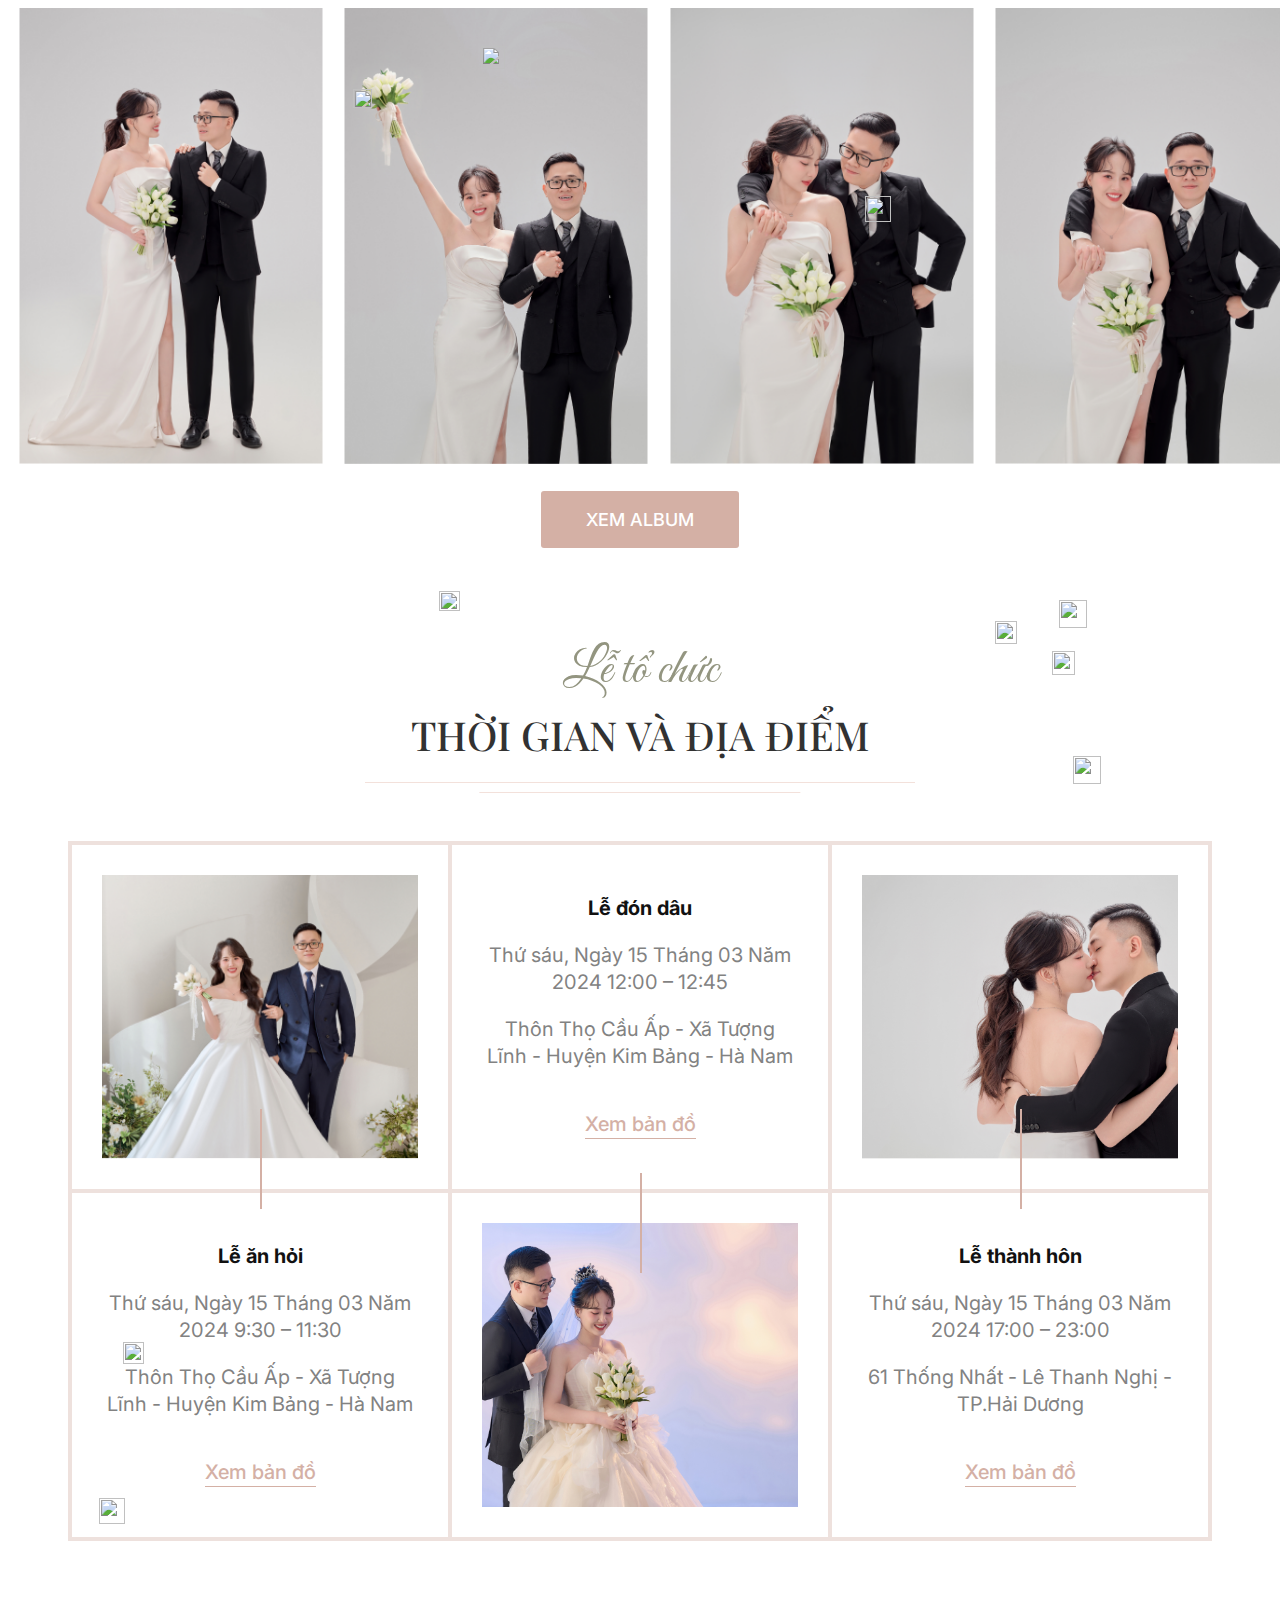
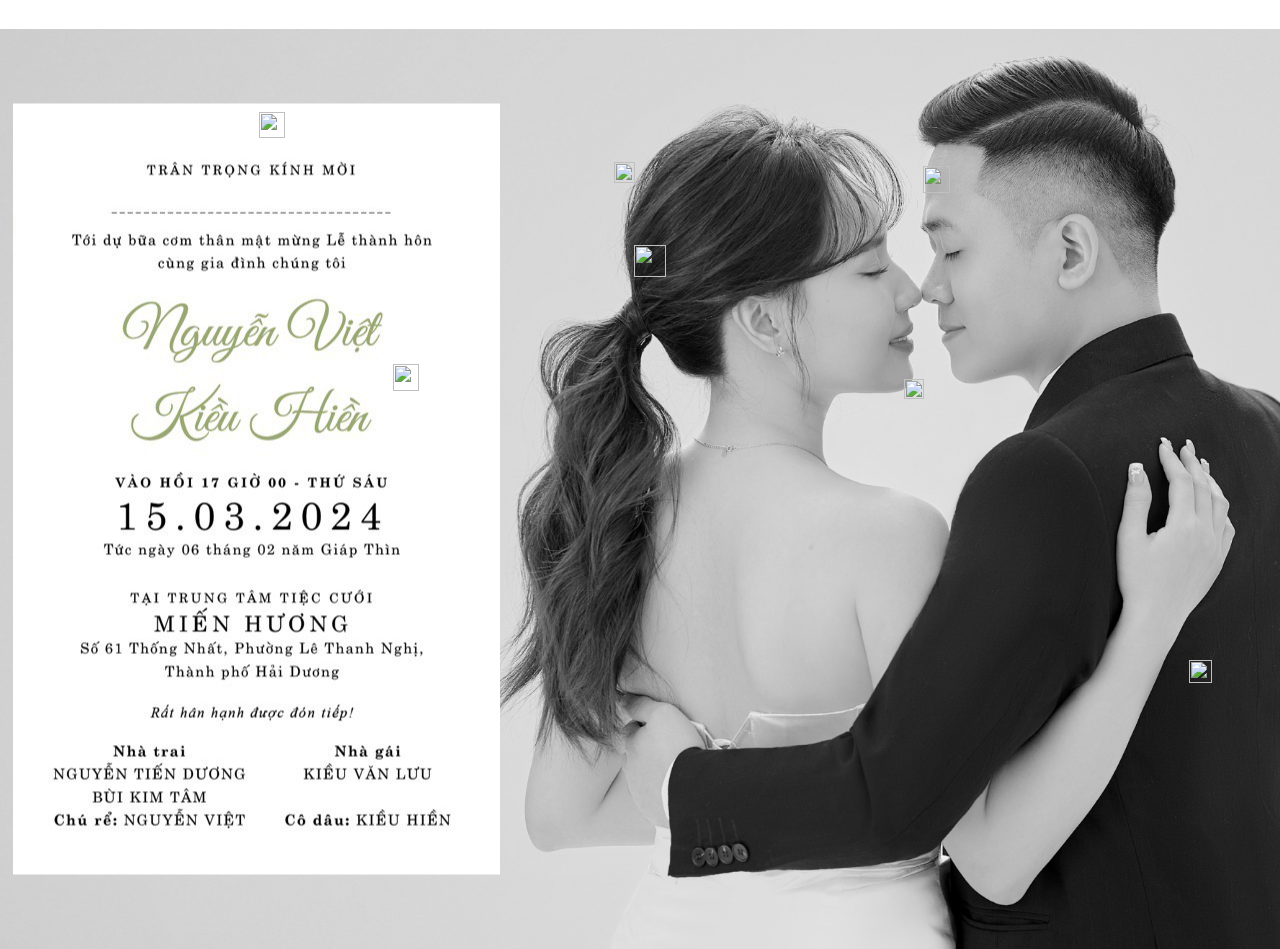
==== commit cd872989: "commit" ====
--- a/index.html
+++ b/index.html
@@ -36,35 +36,35 @@
 	<script>
 		var option_button_image = {
 			source: [
-                'images/album/bia album.png', 
-                'images/album/25x35 nguyen viet - kieu hien_01-1.png',
-                'images/album/25x35 nguyen viet - kieu hien_01.png', 
-                'images/album/25x35 nguyen viet - kieu hien_02.png', 
-                'images/album/25x35 nguyen viet - kieu hien_02-1.png', 
-                'images/album/25x35 nguyen viet - kieu hien_03.png', 
-                'images/album/25x35 nguyen viet - kieu hien_03-1.png', 
-                'images/album/25x35 nguyen viet - kieu hien_04.png',
-                'images/album/25x35 nguyen viet - kieu hien_04-1.png',
-                'images/album/25x35 nguyen viet - kieu hien_05.png',
-                'images/album/25x35 nguyen viet - kieu hien_05-1.png',
-                'images/album/25x35 nguyen viet - kieu hien_06.png',
-                'images/album/25x35 nguyen viet - kieu hien_06-1.png',
-                'images/album/25x35 nguyen viet - kieu hien_07.png',
-                'images/album/25x35 nguyen viet - kieu hien_07-1.png',
-                'images/album/25x35 nguyen viet - kieu hien_08.png',
-                'images/album/25x35 nguyen viet - kieu hien_08-1.png',
-                'images/album/25x35 nguyen viet - kieu hien_09.png',
-                'images/album/25x35 nguyen viet - kieu hien_09-1.png',
-                'images/album/25x35 nguyen viet - kieu hien_10.png',
-                'images/album/25x35 nguyen viet - kieu hien_10-1.png',
-                'images/album/25x35 nguyen viet - kieu hien_12.png',
-                'images/album/25x35 nguyen viet - kieu hien_12-1.png',
-                'images/album/25x35 nguyen viet - kieu hien_13.png',
-                'images/album/25x35 nguyen viet - kieu hien_13-1.png',
-                'images/album/25x35 nguyen viet - kieu hien_14.png',
-                'images/album/25x35 nguyen viet - kieu hien_14-1.png',
-                'images/album/25x35 nguyen viet - kieu hien_15.png',
-                'images/album/25x35 nguyen viet - kieu hien_15-1.png'
+                'images/Album/bia album.png', 
+                'images/Album/25x35 nguyen viet - kieu hien_01-1.png',
+                'images/Album/25x35 nguyen viet - kieu hien_01.png', 
+                'images/Album/25x35 nguyen viet - kieu hien_02.png', 
+                'images/Album/25x35 nguyen viet - kieu hien_02-1.png', 
+                'images/Album/25x35 nguyen viet - kieu hien_03.png', 
+                'images/Album/25x35 nguyen viet - kieu hien_03-1.png', 
+                'images/Album/25x35 nguyen viet - kieu hien_04.png',
+                'images/Album/25x35 nguyen viet - kieu hien_04-1.png',
+                'images/Album/25x35 nguyen viet - kieu hien_05.png',
+                'images/Album/25x35 nguyen viet - kieu hien_05-1.png',
+                'images/Album/25x35 nguyen viet - kieu hien_06.png',
+                'images/Album/25x35 nguyen viet - kieu hien_06-1.png',
+                'images/Album/25x35 nguyen viet - kieu hien_07.png',
+                'images/Album/25x35 nguyen viet - kieu hien_07-1.png',
+                'images/Album/25x35 nguyen viet - kieu hien_08.png',
+                'images/Album/25x35 nguyen viet - kieu hien_08-1.png',
+                'images/Album/25x35 nguyen viet - kieu hien_09.png',
+                'images/Album/25x35 nguyen viet - kieu hien_09-1.png',
+                'images/Album/25x35 nguyen viet - kieu hien_10.png',
+                'images/Album/25x35 nguyen viet - kieu hien_10-1.png',
+                'images/Album/25x35 nguyen viet - kieu hien_12.png',
+                'images/Album/25x35 nguyen viet - kieu hien_12-1.png',
+                'images/Album/25x35 nguyen viet - kieu hien_13.png',
+                'images/Album/25x35 nguyen viet - kieu hien_13-1.png',
+                'images/Album/25x35 nguyen viet - kieu hien_14.png',
+                'images/Album/25x35 nguyen viet - kieu hien_14-1.png',
+                'images/Album/25x35 nguyen viet - kieu hien_15.png',
+                'images/Album/25x35 nguyen viet - kieu hien_15-1.png'
             ],
 			webgl: true,
 			webglShadow: true,
@@ -552,7 +552,7 @@
             </div>
 
             <div class="section-mb" style="padding: 0 15px;">
-                <img src="images/album/bia album.png" alt="" />
+                <img src="images/Album/bia album.png" alt="" />
                 <br>
                 <div class="text-center" style="margin-top: 15px">
                     <a href="javascript:void(0)" class="theme-btn _df_button" id="button_image">Xem đầy đủ Album</a>
